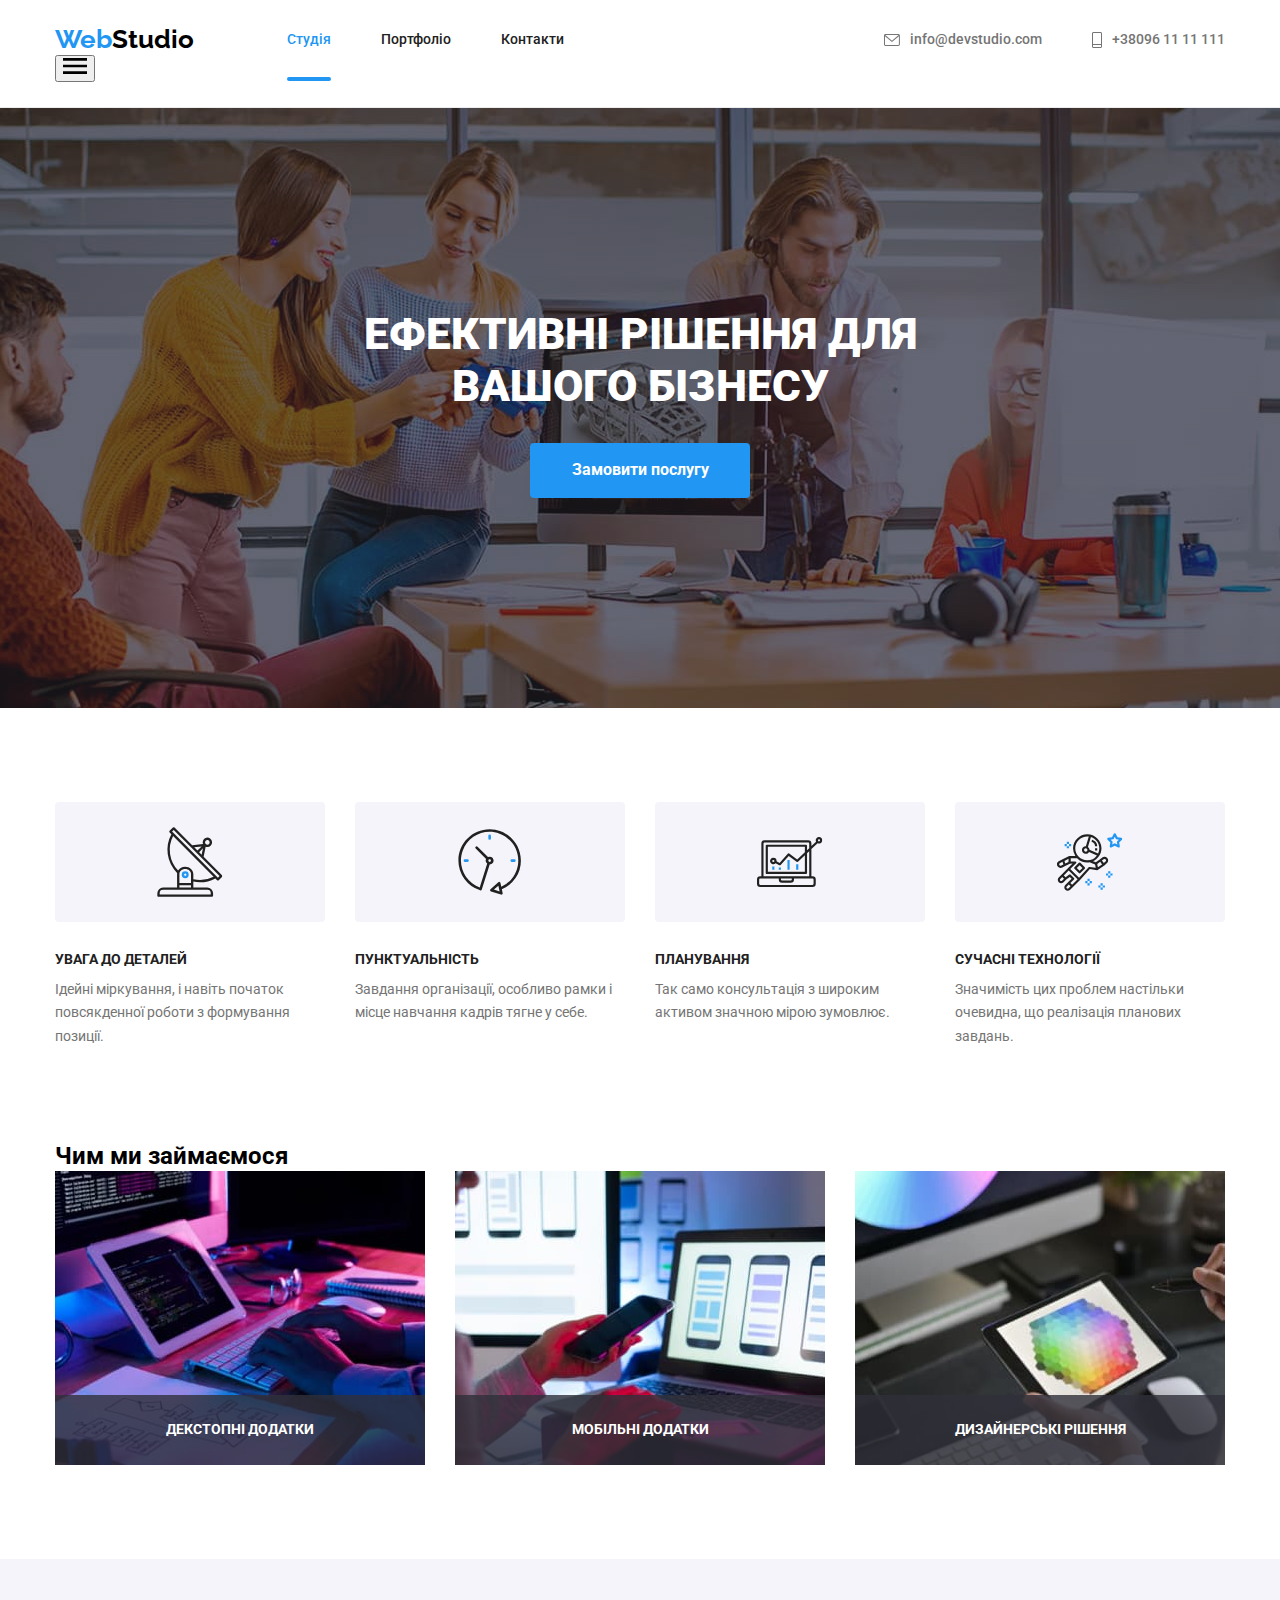
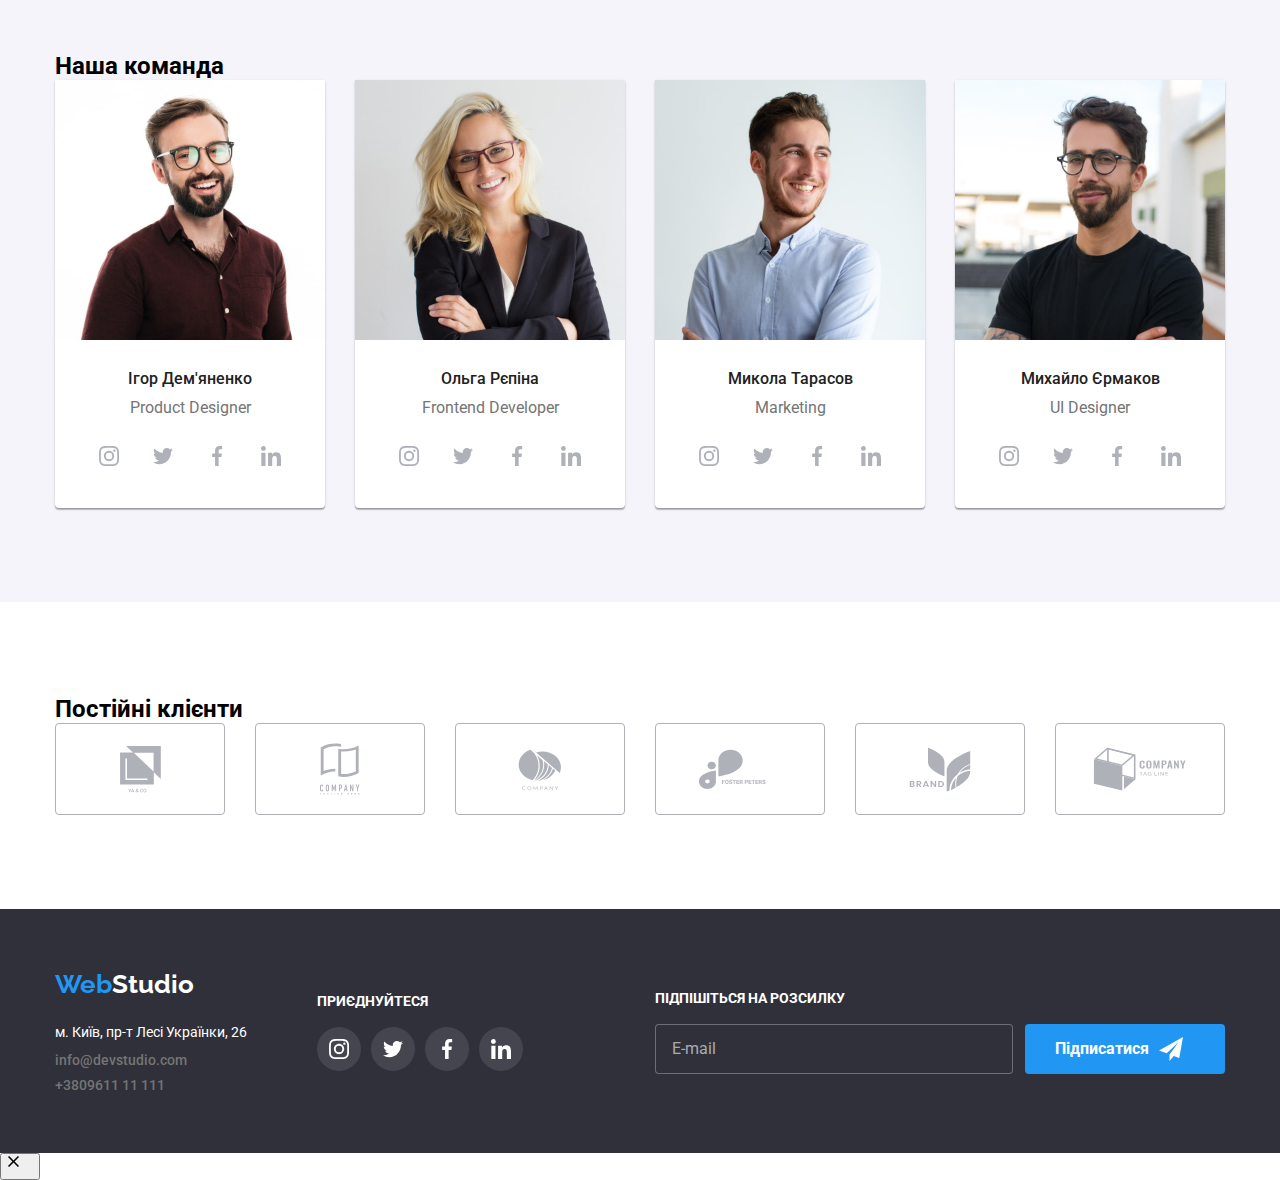
==== index.html @ 44519a96 "first-commit" ====
<!DOCTYPE html>
<html lang="uk">
  <head>
    <meta charset="UTF-8">
    <meta http-equiv="X-UA-Compatible" content="IE=edge">
    <meta name="viewport" content="width=device-width, initial-scale=1.0">
    <title>Document</title>
    <link rel="stylesheet"
    href="https://cdnjs.cloudflare.com/ajax/libs/modern-normalize/1.0.0/modern-normalize.min.css">
    <link
      href="https://fonts.googleapis.com/css2?family=Raleway:wght@700&family=Roboto:wght@400;500;700;900&display=swap"
      rel="stylesheet">
    <link rel="stylesheet" href="./css/main.min.css">
  </head>

  <body>
    <header class="page-header">
      <div class="container page-header__container">
         <div class="page-header__wrap">
          <a href="./index.html" class="logo"><span class="logo__color">Web</span>Studio</a>
          <nav class="page-header__navigation">
            <ul class="page-header__menu">
              <li class="page-header__item"><a href="./index.html" class="page-header__link page-header__link--active">Студія</a></li>
              <li class="page-header__item"><a href="./portfolio.html" class="page-header__link">Портфоліо</a></li>
              <li class="page-header__item"><a href="#" class="page-header__link">Контакти</a></li>
          </ul>
          </nav>
          <ul class="contact-list">
            <li class="contact-list__item"><a href="mailto:info@devstudio.com" class="contact-list__link">
              <svg class="contact-list__icon" width="16px" height="12px">
                <use href="./images/icon-sprite.svg#icon-mail"></use>
              </svg>info@devstudio.com</a></li> 
            <li class="contact-list__item"><a href="tel:+380961111111" class="contact-list__link">
              <svg class="contact-list__icon" width="10px" height="16px">
                <use href="./images/icon-sprite.svg#icon-tel"></use>
              </svg>+38096 11 11 111</a></li>
          </ul>
         </div>
         <button
         class="menu-toggle js-open-menu"
         aria-expanded="false"
         aria-controls="mobile-menu"
       >
         <svg width="24" height="16">
           <use href="./images/icon-sprite.svg#open"></use>
         </svg>
       </button>
         </div>
    </header>
    <main>
      <section class="hero-section">
        <div class="container">
          <h1 class="hero-section__title">Ефективні рішення для вашого бізнесу</h1>
          <button type="button"  class="hero-section__button" data-modal-open>Замовити послугу</button>
        </div>
      </section>
      <section class="section-position benefits-section">
        <div class="container">
          <ul class="benefits-section__list">
            <li class="benefits-section__item">
              <div class="benefits-section__wrap">
                <svg width="65.32px" height="70px" class="benefits-section__icon">
                  <use href="./images/icon-sprite.svg#icon-satellite"></use>
                </svg>
              </div>
              <h3 class="benefits-section__title">УВАГА ДО ДЕТАЛЕЙ</h3>
              <p class="benefits-section__text">Ідейні міркування, і навіть початок повсякденної роботи з
                формування позиції.
              </p>
            </li>
            <li class="benefits-section__item">
              <div class="benefits-section__wrap">
                <svg width="65.32px" height="70px" class="benefits-section__icon">
                  <use href="./images/icon-sprite.svg#icon-watch"></use>
                </svg>
              </div>
              <h3 class="benefits-section__title">ПУНКТУАЛЬНІСТЬ</h3>
              <p class="benefits-section__text">Завдання організації, особливо рамки і місце навчання кадрів
                тягне у себе.
              </p>
            </li>
            <li class="benefits-section__item">
              <div class="benefits-section__wrap">
                <svg width="65.32px" height="70px" class="benefits-section__icon">
                  <use href="./images/icon-sprite.svg#icon-diagram"></use>
                </svg>
              </div>
              <h3 class="benefits-section__title">ПЛАНУВАННЯ</h3>
              <p class="benefits-section__text">Так само консультація з широким активом значною мірою зумовлює.
              </p>
            </li>
            <li class="benefits-section__item">
              <div class="benefits-section__wrap">
                <svg width="65.32px" height="70px" class="benefits-section__icon">
                  <use href="./images/icon-sprite.svg#icon-astronaut"></use>
                </svg>
              </div>
              <h3 class="benefits-section__title">СУЧАСНІ ТЕХНОЛОГІЇ</h3>
              <p class="benefits-section__text">Значимість цих проблем настільки очевидна, що реалізація
                планових завдань.
              </p>
            </li>
          </ul>
        </div>
      </section>
      <section class="section-position work">
        <div class="container">
          <h2 class="name-section">Чим ми займаємося</h2>
          <ul class="work__list">
            <li class="work__item"><img src="./images/img1.jpg" alt="На цьому фото процес кодування" width="370">
              <p class="work__name">Декстопні додатки</p>
            </li>
            <li class="work__item"><img src="./images/img2.jpg" alt="На цьому фото процес програмування" width="370">
              <p class="work__name">Мобільні додатки</p>
            </li>
            <li class="work__item"><img src="./images/img3.jpg" alt="На цьому фото процес налаштування" width="370">
              <p class="work__name">Дизайнерські рішення</p>
            </li>
          </ul>
        </div>
      </section>
      <section class="developers section-position">
        <div class="container">
        <h2 class="name-section">Наша команда</h2>
          <ul class="developers-wrap">
            <li class="developers__item">
              <img src="./images/photoIgor.jpg" alt="Фото Ігор Дем'яненко" width="270" class="foto">
              <h3 class="developers__name">Ігор Дем'яненко</h3>
              <p class="developers__position">Product Designer</p>
              <ul class="developers__social-list">
                <li class="social-list__item"><a href="" class="social-list__link">
                  <svg class="social-list__icon" width="20px" height="20px">
                    <use href="./images/icon-sprite.svg#icon-instagram"></use>
                  </svg>
                </a></li>
                <li class="social-list__item"><a href="" class="social-list__link">
                  <svg class="social-list__icon" width="20px" height="20px">
                    <use href="./images/icon-sprite.svg#icon-twitter"></use>
                  </svg >
                </a></li>
                <li class="social-list__item"><a href="" class="social-list__link">
                  <svg class="social-list__icon" width="20px" height="20px">
                    <use href="./images/icon-sprite.svg#icon-facebook"></use>
                  </svg>
                </a></li>
                <li class="social-list__item"><a href="" class="social-list__link">
                  <svg class="social-list__icon" width="20px" height="20px">
                    <use href="./images/icon-sprite.svg#icon-linkedin"></use>
                  </svg>
                </a></li>
              </ul>
            </li>
            <li class="developers__item">
              <img src="./images/photoOlga.jpg" alt="Фото Ольга Рєпіна" width="270" class="foto">
              <h3 class="developers__name">Ольга Рєпіна</h3>
              <p class="developers__position">Frontend Developer</p>
              <ul class="developers__social-list">
                <li class="social-list__item"><a href="" class="social-list__link">
                  <svg class="social-list__icon" width="20px" height="20px">
                    <use href="./images/icon-sprite.svg#icon-instagram"></use>
                  </svg>
                </a></li>
                <li class="social-list__item"><a href="" class="social-list__link">
                  <svg class="social-list__icon" width="20px" height="20px">
                    <use href="./images/icon-sprite.svg#icon-twitter"></use>
                  </svg >
                </a></li>
                <li class="social-list__item"><a href="" class="social-list__link">
                  <svg class="social-list__icon" width="20px" height="20px">
                    <use href="./images/icon-sprite.svg#icon-facebook"></use>
                  </svg>
                </a></li>
                <li class="social-list__item"><a href="" class="social-list__link">
                  <svg class="social-list__icon" width="20px" height="20px">
                    <use href="./images/icon-sprite.svg#icon-linkedin"></use>
                  </svg>
                </a></li>
              </ul>
            </li>
            <li class="developers__item">
              <img src="./images/photoMykola.jpg" alt="Фото Микола Тарасов" width="270" class="foto">
              <h3 class="developers__name">Микола Тарасов</h3>
              <p class="developers__position">Marketing</p>
              <ul class="developers__social-list">
                <li class="social-list__item"><a href="" class="social-list__link">
                  <svg class="social-list__icon" width="20px" height="20px">
                    <use href="./images/icon-sprite.svg#icon-instagram"></use>
                  </svg>
                </a></li>
                <li class="social-list__item"><a href="" class="social-list__link">
                  <svg class="social-list__icon" width="20px" height="20px">
                    <use href="./images/icon-sprite.svg#icon-twitter"></use>
                  </svg >
                </a></li>
                <li class="social-list__item"><a href="" class="social-list__link">
                  <svg class="social-list__icon" width="20px" height="20px">
                    <use href="./images/icon-sprite.svg#icon-facebook"></use>
                  </svg>
                </a></li>
                <li class="social-list__item"><a href="" class="social-list__link">
                  <svg class="social-list__icon" width="20px" height="20px">
                    <use href="./images/icon-sprite.svg#icon-linkedin"></use>
                  </svg>
                </a></li>
              </ul>
            </li>
            <li class="developers__item">
              <img src="./images/photoMyhail.jpg" alt="Фото Михайло Єрмаков" width="270" class="foto">
              <h3 class="developers__name">Михайло Єрмаков</h3>
              <p class="developers__position">UI Designer</p>
              <ul class="developers__social-list">
                <li class="social-list__item"><a href="" class="social-list__link">
                  <svg class="social-list__icon" width="20px" height="20px">
                    <use href="./images/icon-sprite.svg#icon-instagram"></use>
                  </svg>
                </a></li>
                <li class="social-list__item"><a href="" class="social-list__link">
                  <svg class="social-list__icon" width="20px" height="20px">
                    <use href="./images/icon-sprite.svg#icon-twitter"></use>
                  </svg >
                </a></li>
                <li class="social-list__item"><a href="" class="social-list__link">
                  <svg class="social-list__icon" width="20px" height="20px">
                    <use href="./images/icon-sprite.svg#icon-facebook"></use>
                  </svg>
                </a></li>
                <li class="social-list__item"><a href="" class="social-list__link">
                  <svg class="social-list__icon" width="20px" height="20px">
                    <use href="./images/icon-sprite.svg#icon-linkedin"></use>
                  </svg>
                </a></li>
              </ul>
            </li>
          </ul>
        </div>
      </section>
      <section class="section-position">
        <div class="container">
        <h2 class="name-section">Постійні клієнти</h2>
        <ul class="regular-clients__list">
          <li class="regular-clients__item"><a href="" class="regular-clients__link"><svg class="regular-clients__icon" width="41px" height="46.7px">
            <use href="./images/icon-sprite.svg#icon-client1"></use>
          </svg></a></li>
          <li class="regular-clients__item"><a href="" class="regular-clients__link"><svg class="regular-clients__icon" width="40px" height="52">
            <use href="./images/icon-sprite.svg#icon-client2"></use>
          </svg></a></li>
          <li class="regular-clients__item"><a href="" class="regular-clients__link"><svg class="regular-clients__icon" width="43.46px" height="41.18">
            <use href="./images/icon-sprite.svg#icon-client3"></use>
          </svg></a></li>
          <li class="regular-clients__item"><a href="" class="regular-clients__link"><svg class="regular-clients__icon" width="84.44px" height="40.62">
            <use href="./images/icon-sprite.svg#icon-client4"></use>
          </svg></a></li>
          <li class="regular-clients__item"><a href="" class="regular-clients__link"><svg class="regular-clients__icon" width="62.54" height="45.43">
            <use href="./images/icon-sprite.svg#icon-client5"></use>
          </svg></a></li>
          <li class="regular-clients__item"><a href="" class="regular-clients__link"><svg class="regular-clients__icon" width="93.79px" height="43.93px">
            <use href="./images/icon-sprite.svg#icon-client6"></use>
          </svg></a></li>
        </ul>
        </div>
      </section>
    </main>
    <footer class="page-footer">
    <div class="container page-footer__container">
      <div class="page-footer__address">
      <a href="./index.html" class="logo page-footer__logo"><span class="logo__color">Web</span>Studio</a>
      <address>
        <ul>
          <li class="address-item"><a href="https://goo.gl/maps/CPtrU1FHBa2aNyZL9" target="_blank" rel="noopener noreferrer nofollow" class="address-link">м. Київ, пр-т Лесі Українки, 26</a></li>
          <li class="address-item"><a href="mailto:info@devstudio.com" class="contact-list__link">info@devstudio.com</a></li>
          <li><a href="tel:+380961111111" class="contact-list__link">+3809611 11 111</a></li>
        </ul>
      </address>
    </div>
    <div>
    <span class="page-footer__main-social-link">Приєднуйтеся</span>
    <ul class="footer-social__list">
      <li class="footer-social__item"><a href="" class="social-list__link">
        <svg class="footer-social__icon" width="20px" height="20px">
          <use href="./images/icon-sprite.svg#icon-instagram"></use>
        </svg>
      </a></li>
      <li class="footer-social__item"><a href="" class="social-list__link">
        <svg class="footer-social__icon" width="20px" height="20px">
          <use href="./images/icon-sprite.svg#icon-twitter"></use>
        </svg >
      </a></li>
      <li class="footer-social__item"><a href="" class="social-list__link">
        <svg class="footer-social__icon" width="20px" height="20px">
          <use href="./images/icon-sprite.svg#icon-facebook"></use>
        </svg>
      </a></li>
      <li class="footer-social__item"><a href="" class="social-list__link">
        <svg class="footer-social__icon" width="20px" height="20px">
          <use href="./images/icon-sprite.svg#icon-linkedin"></use>
        </svg>
      </a></li>
    </ul>
    </div>
    <form class="page-footer__form-subscription">
      <div class="form-subscription__wrap">
        <label for="subscription" class="form-subscription__label">Підпішіться на розсилку</label>
        <input type="email" name="subscription" id="subscription" class="form-subscription__input" placeholder="E-mail">
      </div>
      <div class="wrap-submit">
        <button type="submit" class="form-subscription__button">Підписатися 
          <svg width="24px" height="24px" class="form-subscription__icon">
            <use href="./images/icon-sprite.svg#send"></use>
          </svg>
        </button>
      </div>
    </form>
    </div>
    </footer>

    <div class="menu-container js-menu-container" id="mobile-menu">
      <button class="menu-toggle js-close-menu">
        <svg width="24" height="16">
        <use href="./images/icon-sprite.svg#button"></use>
        </svg>
      </button>

    </div>
    <div class="backdrop is-hidden" data-modal>
      <div class="modal">
        <p class="modal__name">Залиште свої дані, ми вам передзвонимо</p>
        <form class="modal-form">
          <div class="modal__wrap">
            <label for="user-name" class="modal__label">Ім'я</label>
            <input type="text" name="name" id="user-name" class="modal__input">
            <svg width="12px" height="12px" class="modal__icon">
              <use href="./images/icon-sprite.svg#name"></use>
            </svg>
          </div>
          <div class="modal__wrap">
            <label for="user-tel" class="modal__label">Телефон</label>
            <input type="tel" name="user-tel" id="user-tel" class="modal__input">
            <svg width="13px" height="13px" class="modal__icon">
              <use href="./images/icon-sprite.svg#phone"></use>
            </svg>
          </div>
          <div class="modal__wrap">
            <label for="user-mail" class="modal__label">Пошта</label>
            <input type="email" name="mail" id="user-mail" class="modal__input">
            <svg width="15px" height="12px" class="modal__icon">
              <use href="./images/icon-sprite.svg#email"></use>
            </svg>
          </div>
          <div class="modal__wrap wrap__textarea">
            <label for="coments" class="modal__label">Коментар</label>
            <textarea name="coments" id="coments" class="modal__textarea" placeholder="Введіть текст"></textarea>
          </div>
            <div class="modal__checkbox">
              <input type="checkbox" class="checkbox__input" name="terms-checkbox" id="terms-checkbox">
              <span class="checkbox__border">
              <svg class="checkbox__icon" width="16" height="15">
              <use href="./images/icon-sprite.svg#check"></use>
              </svg>
              </span>
            <label class="checkbox__label" for="terms-checkbox">Погоджуюся з розсилкою та приймаю
            <a href="#" class="checkbox__link">Умови договору</a>
            </label>
            </div>
          <button type="submit" class="modal__submit">Відправити</button>
        </form>
      <button type="button" class="modal__button" data-modal-close>
        <svg width="11px" height="11px" class="modal__button--blue">
          <use href="./images/icon-sprite.svg#button"></use>
        </svg>
      </button>
      </div>
    </div>
    <script src="./js/modal.js"></script>
  </body>
</html>
---- css/main.min.css ----
body{font-family:"Roboto",sans-serif;font-style:normal;font-weight:400;--dominant-color: #212121;--secondary-color: #757575;--accent-color: #2196F3}*,*::before,*::after{-webkit-box-sizing:border-box;box-sizing:border-box}h1,h2,h3,h4,h5,h6,p,ul{margin:0;padding:0}a{text-decoration:none}ul{list-style-type:none}img{display:block;max-width:100%;height:auto}address{font-style:normal}.container{width:480px;padding:0 15px;margin:0 auto;position:relative}@media screen and (min-width: 768px){.container{width:768px}}@media screen and (min-width: 1200px){.container{width:1200px}}.section-position{padding-top:60px;padding-bottom:60px}@media screen and (min-width: 1200px){.section-position{padding-top:94px;padding-bottom:94px}}.logo{font-family:"Raleway",sans-serif;font-style:normal;font-weight:700;font-size:24px;line-height:.857;color:#000}@media screen and (min-width: 1200px){.logo{font-size:26px;line-height:1.2}}.logo__color{color:var(--accent-color)}.page-footer__logo{display:inline-block;margin-bottom:20px;color:#fff}.page-header{border-bottom:1px solid #ececec;padding-top:16px;padding-bottom:16px}@media screen and (min-width: 768px){.page-header{padding-top:26px;padding-bottom:26px}}@media screen and (min-width: 1200px){.page-header{padding-top:24px;padding-bottom:25px}}@media screen and (min-width: 768px){.page-header__wrap{display:-webkit-box;display:-ms-flexbox;display:flex;-webkit-box-align:center;-ms-flex-align:center;align-items:center}}@media screen and (min-width: 768px){.page-header__navigation{display:-webkit-box;display:-ms-flexbox;display:flex;-webkit-box-align:center;-ms-flex-align:center;align-items:center}}@media screen and (min-width: 768px){.page-header__menu{display:-webkit-box;display:-ms-flexbox;display:flex;margin-left:90px}}@media screen and (min-width: 1200px){.page-header__menu{display:-webkit-box;display:-ms-flexbox;display:flex;margin-left:93px}}.page-header__item{position:relative}.page-header__item:not(:last-child){margin-right:50px}.page-header__link{font-weight:500;font-size:40px;line-height:.851;color:var(--dominant-color);-webkit-transition:color 250ms cubic-bezier(0.4, 0, 0.2, 1);transition:color 250ms cubic-bezier(0.4, 0, 0.2, 1)}.page-header__link:hover,.page-header__link:focus{color:var(--accent-color)}@media screen and (min-width: 768px){.page-header__link{font-size:14px;line-height:1.1}}.page-header__link--active{color:var(--accent-color);-webkit-transition:color 250ms cubic-bezier(0.4, 0, 0.2, 1);transition:color 250ms cubic-bezier(0.4, 0, 0.2, 1)}@media screen and (min-width: 768px){.page-header__link--active::after{display:inline-block;content:"";height:4px;width:100%;position:absolute;left:0;bottom:-32px;border-radius:2px;background-color:var(--accent-color)}}@media screen and (min-width: 1200px){.contact-list{display:-webkit-box;display:-ms-flexbox;display:flex;-webkit-box-align:center;-ms-flex-align:center;align-items:center;margin-left:auto}}@media screen and (min-width: 1200px){.contact-list__item:not(:last-child){margin-right:50px}}.contact-list__link{display:-webkit-box;display:-ms-flexbox;display:flex;-webkit-box-align:center;-ms-flex-align:center;align-items:center;font-weight:500;font-size:14px;line-height:1.1;text-align:center;color:var(--secondary-color);fill:var(--secondary-color);-webkit-transition:color 250ms cubic-bezier(0.4, 0, 0.2, 1),fill 250ms cubic-bezier(0.4, 0, 0.2, 1);transition:color 250ms cubic-bezier(0.4, 0, 0.2, 1),fill 250ms cubic-bezier(0.4, 0, 0.2, 1)}.contact-list__link:hover,.contact-list__link:focus{color:var(--accent-color);fill:var(--accent-color)}.contact-list__icon{margin-right:10px}.page-footer__address{margin-right:70px}.address-item{margin-bottom:9px}.address-link{font-style:normal;font-weight:400;font-size:14px;line-height:1.7;color:#fff;-webkit-transition:color 250ms cubic-bezier(0.4, 0, 0.2, 1);transition:color 250ms cubic-bezier(0.4, 0, 0.2, 1)}.address-link:hover,.address-link:focus{color:var(--accent-color)}.hero-section{max-width:1600px;height:600px;text-align:center;background-color:#2f303a;padding:200px 0;margin:0 auto;background-image:-webkit-gradient(linear, left top, right top, from(rgba(47, 48, 58, 0.4)), to(rgba(47, 48, 58, 0.4))),url("../images/background.jpg");background-image:linear-gradient(to right, rgba(47, 48, 58, 0.4), rgba(47, 48, 58, 0.4)),url("../images/background.jpg");background-repeat:no-repeat;background-position:center;background-size:cover}.hero-section__title{font-weight:900;font-size:44px;line-height:1.2;text-transform:uppercase;color:#fff;width:696px;margin-left:auto;margin-right:auto;margin-bottom:30px}.hero-section__button{font-weight:700;font-size:16px;line-height:1.9;border-radius:4px;border-color:rgba(0,0,0,0);color:#fff;background-color:var(--accent-color);min-height:54px;min-width:220px;padding:10px 32px;cursor:pointer;-webkit-transition:color 250ms cubic-bezier(0.4, 0, 0.2, 1),background-color 250ms cubic-bezier(0.4, 0, 0.2, 1);transition:color 250ms cubic-bezier(0.4, 0, 0.2, 1),background-color 250ms cubic-bezier(0.4, 0, 0.2, 1)}.hero-section__button:hover,.hero-section__button:focus{background-color:#fff;color:var(--dominant-color)}.benefits-section{padding-bottom:0}.benefits-section__list{display:-webkit-box;display:-ms-flexbox;display:flex}.benefits-section__item{text-align:left;width:270px}.benefits-section__item:not(:last-child){margin-right:30px}.benefits-section__wrap{display:-webkit-box;display:-ms-flexbox;display:flex;-webkit-box-align:center;-ms-flex-align:center;align-items:center;-webkit-box-pack:center;-ms-flex-pack:center;justify-content:center;width:100%;height:120px;background-color:#f5f4fa;border-radius:4px;margin-bottom:30px;padding:auto}.benefits-section__title{font-weight:700;font-size:14px;line-height:1.14;color:var(--dominant-color);margin-bottom:10px}.benefits-section__text{font-weight:400;font-size:14px;line-height:1.7;color:var(--secondary-color)}@media screen and (max-width: 1199px){.work{display:none}}.work__list{display:-webkit-box;display:-ms-flexbox;display:flex}.work__item{position:relative}.work__item:not(:last-child){margin-right:30px}.work__name{font-style:normal;font-weight:700;font-size:14px;line-height:.8px;text-transform:uppercase;color:#fff;display:-webkit-box;display:-ms-flexbox;display:flex;-webkit-box-pack:center;-ms-flex-pack:center;justify-content:center;-webkit-box-align:center;-ms-flex-align:center;align-items:center;width:370px;height:70px;text-align:center;background:rgba(47,48,58,.8);position:absolute;bottom:0}.developers{background-color:#f5f4fa}.developers-wrap{display:-webkit-box;display:-ms-flexbox;display:flex}.developers__item{text-align:center;background-color:#fff;-webkit-box-shadow:0px 1px 3px rgba(0,0,0,.12),0px 1px 1px rgba(0,0,0,.14),0px 2px 1px rgba(0,0,0,.2);box-shadow:0px 1px 3px rgba(0,0,0,.12),0px 1px 1px rgba(0,0,0,.14),0px 2px 1px rgba(0,0,0,.2);border-radius:0px 0px 4px 4px;border-color:rgba(0,0,0,0);width:270px}.developers__item:not(:last-child){margin-right:30px}.developers__name{font-weight:500;font-size:16px;line-height:1.18;color:var(--dominant-color);padding-top:30px;margin-bottom:10px}.developers__position{font-weight:400;font-size:16px;line-height:1.18;color:var(--secondary-color);padding-bottom:16px}.developers__social-list{display:-webkit-box;display:-ms-flexbox;display:flex;-webkit-box-pack:center;-ms-flex-pack:center;justify-content:center;padding-bottom:30px}.social-list__item:not(:last-child){margin-right:10px}.social-list__link{display:-webkit-box;display:-ms-flexbox;display:flex;-webkit-box-align:center;-ms-flex-align:center;align-items:center;-webkit-box-pack:center;-ms-flex-pack:center;justify-content:center;width:44px;height:44px;color:#afb1b8;-webkit-transition:background-color 250ms cubic-bezier(0.4, 0, 0.2, 1),border-radius 250ms cubic-bezier(0.4, 0, 0.2, 1);transition:background-color 250ms cubic-bezier(0.4, 0, 0.2, 1),border-radius 250ms cubic-bezier(0.4, 0, 0.2, 1)}.social-list__link:hover,.social-list__link:focus{background-color:var(--accent-color);border-radius:50%}.social-list__icon{fill:#afb1b8;-webkit-transition:fill 250ms cubic-bezier(0.4, 0, 0.2, 1);transition:fill 250ms cubic-bezier(0.4, 0, 0.2, 1)}.social-list__link:hover .social-list__icon,.social-list__link:focus .social-list__icon{fill:#fff}.footer-social__list{display:-webkit-box;display:-ms-flexbox;display:flex}.footer-social__item:not(:last-child){margin-right:10px}.footer-social__icon{fill:#fff}.footer-social__item{background:rgba(255,255,255,.1);border-radius:50%;cursor:pointer;-webkit-transition:background-color 250ms cubic-bezier(0.4, 0, 0.2, 1);transition:background-color 250ms cubic-bezier(0.4, 0, 0.2, 1)}.footer-social__item:hover,.footer-social__item:focus{background-color:var(--accent-color)}.regular-clients__list{display:-webkit-box;display:-ms-flexbox;display:flex}.regular-clients__item:not(:last-child){margin-right:30px}.regular-clients__link{display:-webkit-box;display:-ms-flexbox;display:flex;-webkit-box-align:center;-ms-flex-align:center;align-items:center;-webkit-box-pack:center;-ms-flex-pack:center;justify-content:center;width:170px;height:92px;border:1px solid #afb1b8;border-radius:4px;-webkit-transition:border-color 250ms cubic-bezier(0.4, 0, 0.2, 1);transition:border-color 250ms cubic-bezier(0.4, 0, 0.2, 1)}.regular-clients__link:hover,.regular-clients__link:focus{border-color:var(--accent-color)}.regular-clients__icon{fill:#afb1b8;-webkit-transition:fill 250ms cubic-bezier(0.4, 0, 0.2, 1);transition:fill 250ms cubic-bezier(0.4, 0, 0.2, 1)}.regular-clients__link:hover .regular-clients__icon,.regular-clients__link:focus .regular-clients__icon{fill:var(--accent-color)}.backdrop{position:fixed;top:0;left:0;width:100%;height:100%;background:rgba(0,0,0,.2);opacity:1;-webkit-transition:opacity 250ms cubic-bezier(0.4, 0, 0.2, 1);transition:opacity 250ms cubic-bezier(0.4, 0, 0.2, 1)}.modal{position:absolute;top:50%;left:50%;width:528px;height:581px;padding:40px;text-align:center;background:#fff;-webkit-box-shadow:0px 1px 3px rgba(0,0,0,.12),0px 1px 1px rgba(0,0,0,.14),0px 2px 1px rgba(0,0,0,.2);box-shadow:0px 1px 3px rgba(0,0,0,.12),0px 1px 1px rgba(0,0,0,.14),0px 2px 1px rgba(0,0,0,.2);border-radius:4px;-webkit-transform:translate(-50%, -50%) scale(1);transform:translate(-50%, -50%) scale(1);opacity:1;-webkit-transition:opacity 250ms cubic-bezier(0.4, 0, 0.2, 1),-webkit-transform 250ms cubic-bezier(0.4, 0, 0.2, 1);transition:opacity 250ms cubic-bezier(0.4, 0, 0.2, 1),-webkit-transform 250ms cubic-bezier(0.4, 0, 0.2, 1);transition:transform 250ms cubic-bezier(0.4, 0, 0.2, 1),opacity 250ms cubic-bezier(0.4, 0, 0.2, 1);transition:transform 250ms cubic-bezier(0.4, 0, 0.2, 1),opacity 250ms cubic-bezier(0.4, 0, 0.2, 1),-webkit-transform 250ms cubic-bezier(0.4, 0, 0.2, 1)}.modal__name{font-style:normal;font-weight:700;font-size:20px;line-height:23px;text-align:center;color:var(--dominant-color);margin-bottom:12px}.modal__wrap{position:relative;display:-webkit-box;display:-ms-flexbox;display:flex;-webkit-box-orient:vertical;-webkit-box-direction:normal;-ms-flex-direction:column;flex-direction:column;margin-bottom:10px}.modal__label{display:-webkit-box;display:-ms-flexbox;display:flex;text-align:left;margin-bottom:4px;font-style:normal;font-size:12px;line-height:1.17;color:var(--secondary-color);cursor:pointer}.modal__input{width:100%;padding:10px 42px;line-height:1.125;border:1px solid rgba(33,33,33,.2);border-radius:4px;cursor:pointer;outline:none;-webkit-transition:border-color 250ms cubic-bezier(0.4, 0, 0.2, 1);transition:border-color 250ms cubic-bezier(0.4, 0, 0.2, 1)}.modal__input:focus{border-color:var(--accent-color)}.modal__icon{position:absolute;left:15px;bottom:14px;fill:var(--dominant-color);-webkit-transition:fill 250ms cubic-bezier(0.4, 0, 0.2, 1);transition:fill 250ms cubic-bezier(0.4, 0, 0.2, 1)}.modal__input:focus+.modal__icon{fill:var(--accent-color)}.modal__textarea{display:inline-block;resize:none;width:100%;height:120px;padding:12px 16px;border:1px solid rgba(33,33,33,.2);border-radius:4px;cursor:pointer;outline:none;-webkit-transition:border-color 250ms cubic-bezier(0.4, 0, 0.2, 1);transition:border-color 250ms cubic-bezier(0.4, 0, 0.2, 1)}.modal__textarea:focus{border-color:var(--accent-color)}.modal__textarea::-webkit-input-placeholder{font-style:normal;font-weight:400;font-size:12px;line-height:.857;color:rgba(117,117,117,.5)}.modal__textarea::-moz-placeholder{font-style:normal;font-weight:400;font-size:12px;line-height:.857;color:rgba(117,117,117,.5)}.modal__textarea:-ms-input-placeholder{font-style:normal;font-weight:400;font-size:12px;line-height:.857;color:rgba(117,117,117,.5)}.modal__textarea::-ms-input-placeholder{font-style:normal;font-weight:400;font-size:12px;line-height:.857;color:rgba(117,117,117,.5)}.modal__textarea::placeholder{font-style:normal;font-weight:400;font-size:12px;line-height:.857;color:rgba(117,117,117,.5)}.wrap__textarea{margin-bottom:20px}.modal__button{position:absolute;top:8px;right:8px;display:-webkit-box;display:-ms-flexbox;display:flex;-webkit-box-align:center;-ms-flex-align:center;align-items:center;-webkit-box-pack:center;-ms-flex-pack:center;justify-content:center;width:30px;height:30px;background:#fff;border:1px solid rgba(0,0,0,.1);border-radius:50%;cursor:pointer}.modal__button--blue{-webkit-transition:fill 250ms cubic-bezier(0.4, 0, 0.2, 1);transition:fill 250ms cubic-bezier(0.4, 0, 0.2, 1)}.modal__button:focus .modal__button--blue,.modal__button:hover .modal__button--blue{fill:var(--accent-color)}.modal__checkbox{position:relative;display:-webkit-box;display:-ms-flexbox;display:flex;-webkit-box-align:center;-ms-flex-align:center;align-items:center;-webkit-box-pack:center;-ms-flex-pack:center;justify-content:center;margin-bottom:30px}.checkbox__label{display:block;padding-left:20px;font-size:14px;line-height:1.71;letter-spacing:.03em;color:var(--secondary-color);cursor:pointer}.checkbox__link{text-decoration:underline;color:var(--accent-color)}.checkbox__input{opacity:0;position:absolute;-webkit-transition:opacity 250ms cubic-bezier(0.4, 0, 0.2, 1);transition:opacity 250ms cubic-bezier(0.4, 0, 0.2, 1)}.checkbox__input{width:1px;height:1px;position:absolute;opacity:0;cursor:pointer;-webkit-transition:opacity 250ms cubic-bezier(0.4, 0, 0.2, 1);transition:opacity 250ms cubic-bezier(0.4, 0, 0.2, 1)}.checkbox__border{position:absolute;top:50%;left:20px;fill:rgba(0,0,0,0);-webkit-transform:translateY(-50%);transform:translateY(-50%);width:16px;height:15px;border:2px solid #212121;border-radius:2px;background-color:#fff;z-index:-1;-webkit-transition:background-color 250ms cubic-bezier(0.4, 0, 0.2, 1),fill 250ms cubic-bezier(0.4, 0, 0.2, 1),border 250ms cubic-bezier(0.4, 0, 0.2, 1);transition:background-color 250ms cubic-bezier(0.4, 0, 0.2, 1),fill 250ms cubic-bezier(0.4, 0, 0.2, 1),border 250ms cubic-bezier(0.4, 0, 0.2, 1)}.checkbox__input:checked+.checkbox__border{border:rgba(0,0,0,0);background-color:var(--accent-color);fill:#fff}.modal__submit{font-style:normal;font-weight:700;font-size:16px;line-height:.533;color:#fff;width:200px;height:50px;background:#2196f3;border-radius:4px;border-color:rgba(0,0,0,0);-webkit-transition:color 250ms cubic-bezier(0.4, 0, 0.2, 1),background-color 250ms cubic-bezier(0.4, 0, 0.2, 1),-webkit-box-shadow 250ms cubic-bezier(0.4, 0, 0.2, 1);transition:color 250ms cubic-bezier(0.4, 0, 0.2, 1),background-color 250ms cubic-bezier(0.4, 0, 0.2, 1),-webkit-box-shadow 250ms cubic-bezier(0.4, 0, 0.2, 1);transition:box-shadow 250ms cubic-bezier(0.4, 0, 0.2, 1),color 250ms cubic-bezier(0.4, 0, 0.2, 1),background-color 250ms cubic-bezier(0.4, 0, 0.2, 1);transition:box-shadow 250ms cubic-bezier(0.4, 0, 0.2, 1),color 250ms cubic-bezier(0.4, 0, 0.2, 1),background-color 250ms cubic-bezier(0.4, 0, 0.2, 1),-webkit-box-shadow 250ms cubic-bezier(0.4, 0, 0.2, 1)}.modal__submit:hover,.modal__submit:focus{-webkit-box-shadow:0px 4px 4px rgba(0,0,0,.15);box-shadow:0px 4px 4px rgba(0,0,0,.15);cursor:pointer}.backdrop.is-hidden .modal{-webkit-transform:translate(-50%, -50%) scale(0.5);transform:translate(-50%, -50%) scale(0.5);opacity:0}.backdrop.is-hidden{opacity:0;pointer-events:none;visibility:inherit}.menu-portfolio{display:-webkit-box;display:-ms-flexbox;display:flex;-webkit-box-pack:center;-ms-flex-pack:center;justify-content:center;margin-bottom:50px}.menu-portfolio__item:not(:last-child){margin-right:8px}.button{background:#f5f4fa;cursor:pointer}.menu-portfolio__button{font-family:inherit;font-style:normal;font-weight:500;font-size:16px;line-height:1.5;border-color:rgba(0,0,0,0);border-radius:4px;padding:6px 22px;-webkit-transition:color 250ms cubic-bezier(0.4, 0, 0.2, 1),background-color 250ms cubic-bezier(0.4, 0, 0.2, 1),-webkit-box-shadow 250ms cubic-bezier(0.4, 0, 0.2, 1);transition:color 250ms cubic-bezier(0.4, 0, 0.2, 1),background-color 250ms cubic-bezier(0.4, 0, 0.2, 1),-webkit-box-shadow 250ms cubic-bezier(0.4, 0, 0.2, 1);transition:box-shadow 250ms cubic-bezier(0.4, 0, 0.2, 1),color 250ms cubic-bezier(0.4, 0, 0.2, 1),background-color 250ms cubic-bezier(0.4, 0, 0.2, 1);transition:box-shadow 250ms cubic-bezier(0.4, 0, 0.2, 1),color 250ms cubic-bezier(0.4, 0, 0.2, 1),background-color 250ms cubic-bezier(0.4, 0, 0.2, 1),-webkit-box-shadow 250ms cubic-bezier(0.4, 0, 0.2, 1)}.menu-portfolio__button:hover,.menu-portfolio__button:focus{-webkit-box-shadow:0px 3px 1px rgba(0,0,0,.1),0px 1px 2px rgba(0,0,0,.08),0px 2px 2px rgba(0,0,0,.12);box-shadow:0px 3px 1px rgba(0,0,0,.1),0px 1px 2px rgba(0,0,0,.08),0px 2px 2px rgba(0,0,0,.12);background-color:var(--accent-color);color:#fff}.product{display:-webkit-box;display:-ms-flexbox;display:flex;-ms-flex-wrap:wrap;flex-wrap:wrap}.product__item{margin-right:30px;margin-bottom:30px}.product__item:nth-child(3n){margin-right:0px}.product__item:nth-last-child(-n+3){margin-bottom:0px}.product__link{display:block;width:370px;-webkit-transition:-webkit-box-shadow 250ms cubic-bezier(0.4, 0, 0.2, 1);transition:-webkit-box-shadow 250ms cubic-bezier(0.4, 0, 0.2, 1);transition:box-shadow 250ms cubic-bezier(0.4, 0, 0.2, 1);transition:box-shadow 250ms cubic-bezier(0.4, 0, 0.2, 1), -webkit-box-shadow 250ms cubic-bezier(0.4, 0, 0.2, 1)}.product__link:hover,.product__link:focus{-webkit-box-shadow:0px 1px 1px rgba(0,0,0,.12),0px 4px 4px rgba(0,0,0,.06),1px 4px 6px rgba(0,0,0,.16);box-shadow:0px 1px 1px rgba(0,0,0,.12),0px 4px 4px rgba(0,0,0,.06),1px 4px 6px rgba(0,0,0,.16)}.product__accent{position:relative;overflow:hidden}.product__description{display:-webkit-box;display:-ms-flexbox;display:flex;-webkit-box-pack:center;-ms-flex-pack:center;justify-content:center;-webkit-box-align:center;-ms-flex-align:center;align-items:center;position:absolute;top:0;left:0;width:100%;height:100%;font-style:normal;font-weight:400;font-size:18px;line-height:28px;padding:63px 24px;color:#fff;background:rgba(33,150,243,.9);-webkit-transform:translateY(101%);transform:translateY(101%);-webkit-transition:-webkit-transform 250ms cubic-bezier(0.4, 0, 0.2, 1);transition:-webkit-transform 250ms cubic-bezier(0.4, 0, 0.2, 1);transition:transform 250ms cubic-bezier(0.4, 0, 0.2, 1);transition:transform 250ms cubic-bezier(0.4, 0, 0.2, 1), -webkit-transform 250ms cubic-bezier(0.4, 0, 0.2, 1)}.product__link:hover .product__description,.product__link:focus .product__description{-webkit-transform:translateY(0);transform:translateY(0)}.product__container{border:1px solid #eee;border-top:none;padding:20px 24px}.product__name{font-weight:700;font-size:18px;line-height:2;color:var(--dominant-color);margin-bottom:4px}.product__group{font-weight:400;font-size:16px;line-height:1.87;color:var(--secondary-color)}.page-footer{background-color:#2f303a;padding-top:60px;padding-bottom:60px}.page-footer__container{position:relative;text-align:left}.page-footer__container{display:-webkit-box;display:-ms-flexbox;display:flex;-webkit-box-align:center;-ms-flex-align:center;align-items:center}.page-footer__main-social-link{display:inline-block;font-style:normal;font-weight:700;font-size:14px;line-height:.875;text-transform:uppercase;color:#fff;margin-bottom:20px}.page-footer__form-subscription{display:-webkit-box;display:-ms-flexbox;display:flex;-webkit-box-align:end;-ms-flex-align:end;align-items:end;margin-left:auto}.form-subscription__button{font-style:normal;font-weight:700;font-size:16px;line-height:.533;text-align:center;width:200px;height:50px;margin-left:auto;padding-top:10px;padding-bottom:10px;padding-left:28px;border-radius:4px;border-color:rgba(0,0,0,0);color:#fff;background-color:var(--accent-color);display:-webkit-box;display:-ms-flexbox;display:flex;-webkit-box-align:center;-ms-flex-align:center;align-items:center;-webkit-transition:color 250ms cubic-bezier(0.4, 0, 0.2, 1),background-color 250ms cubic-bezier(0.4, 0, 0.2, 1),-webkit-box-shadow 250ms cubic-bezier(0.4, 0, 0.2, 1);transition:color 250ms cubic-bezier(0.4, 0, 0.2, 1),background-color 250ms cubic-bezier(0.4, 0, 0.2, 1),-webkit-box-shadow 250ms cubic-bezier(0.4, 0, 0.2, 1);transition:box-shadow 250ms cubic-bezier(0.4, 0, 0.2, 1),color 250ms cubic-bezier(0.4, 0, 0.2, 1),background-color 250ms cubic-bezier(0.4, 0, 0.2, 1);transition:box-shadow 250ms cubic-bezier(0.4, 0, 0.2, 1),color 250ms cubic-bezier(0.4, 0, 0.2, 1),background-color 250ms cubic-bezier(0.4, 0, 0.2, 1),-webkit-box-shadow 250ms cubic-bezier(0.4, 0, 0.2, 1)}.form-subscription__button:hover,.form-subscription__button:focus{background-color:#fff;color:var(--dominant-color);-webkit-box-shadow:0px 4px 4px rgba(0,0,0,.15);box-shadow:0px 4px 4px rgba(0,0,0,.15);cursor:pointer}.form-subscription__icon{fill:#fff;margin-left:10px;-webkit-transition:fill 250ms cubic-bezier(0.4, 0, 0.2, 1);transition:fill 250ms cubic-bezier(0.4, 0, 0.2, 1)}.form-subscription__button:hover .form-subscription__icon,.form-subscription__button:focus .form-subscription__icon{fill:var(--dominant-color)}.form-subscription__wrap{width:358px;margin-right:12px}.form-subscription__label{display:inline-block;color:#fff;font-style:normal;font-weight:700;font-size:14px;line-height:.875;text-transform:uppercase;cursor:pointer;margin-bottom:20px}.form-subscription__input{width:100%;height:50px;padding:15px 16px;border:1px solid rgba(255,255,255,.3);border-radius:4px;background-color:#2f303a;cursor:pointer;outline:none;color:rgba(255,255,255,.6);-webkit-transition:-webkit-filter 250ms cubic-bezier(0.4, 0, 0.2, 1);transition:-webkit-filter 250ms cubic-bezier(0.4, 0, 0.2, 1);transition:filter 250ms cubic-bezier(0.4, 0, 0.2, 1);transition:filter 250ms cubic-bezier(0.4, 0, 0.2, 1), -webkit-filter 250ms cubic-bezier(0.4, 0, 0.2, 1)}.form-subscription__input:hover,.form-subscription__input:focus{-webkit-filter:drop-shadow(0px 4px 4px rgba(0, 0, 0, 0.15));filter:drop-shadow(0px 4px 4px rgba(0, 0, 0, 0.15))}.form-subscription__input::-webkit-input-placeholder{font-style:normal;font-weight:400;font-size:16px;line-height:.8;color:rgba(255,255,255,.6)}.form-subscription__input::-moz-placeholder{font-style:normal;font-weight:400;font-size:16px;line-height:.8;color:rgba(255,255,255,.6)}.form-subscription__input:-ms-input-placeholder{font-style:normal;font-weight:400;font-size:16px;line-height:.8;color:rgba(255,255,255,.6)}.form-subscription__input::-ms-input-placeholder{font-style:normal;font-weight:400;font-size:16px;line-height:.8;color:rgba(255,255,255,.6)}.form-subscription__input::placeholder{font-style:normal;font-weight:400;font-size:16px;line-height:.8;color:rgba(255,255,255,.6)}/*# sourceMappingURL=main.min.css.map */
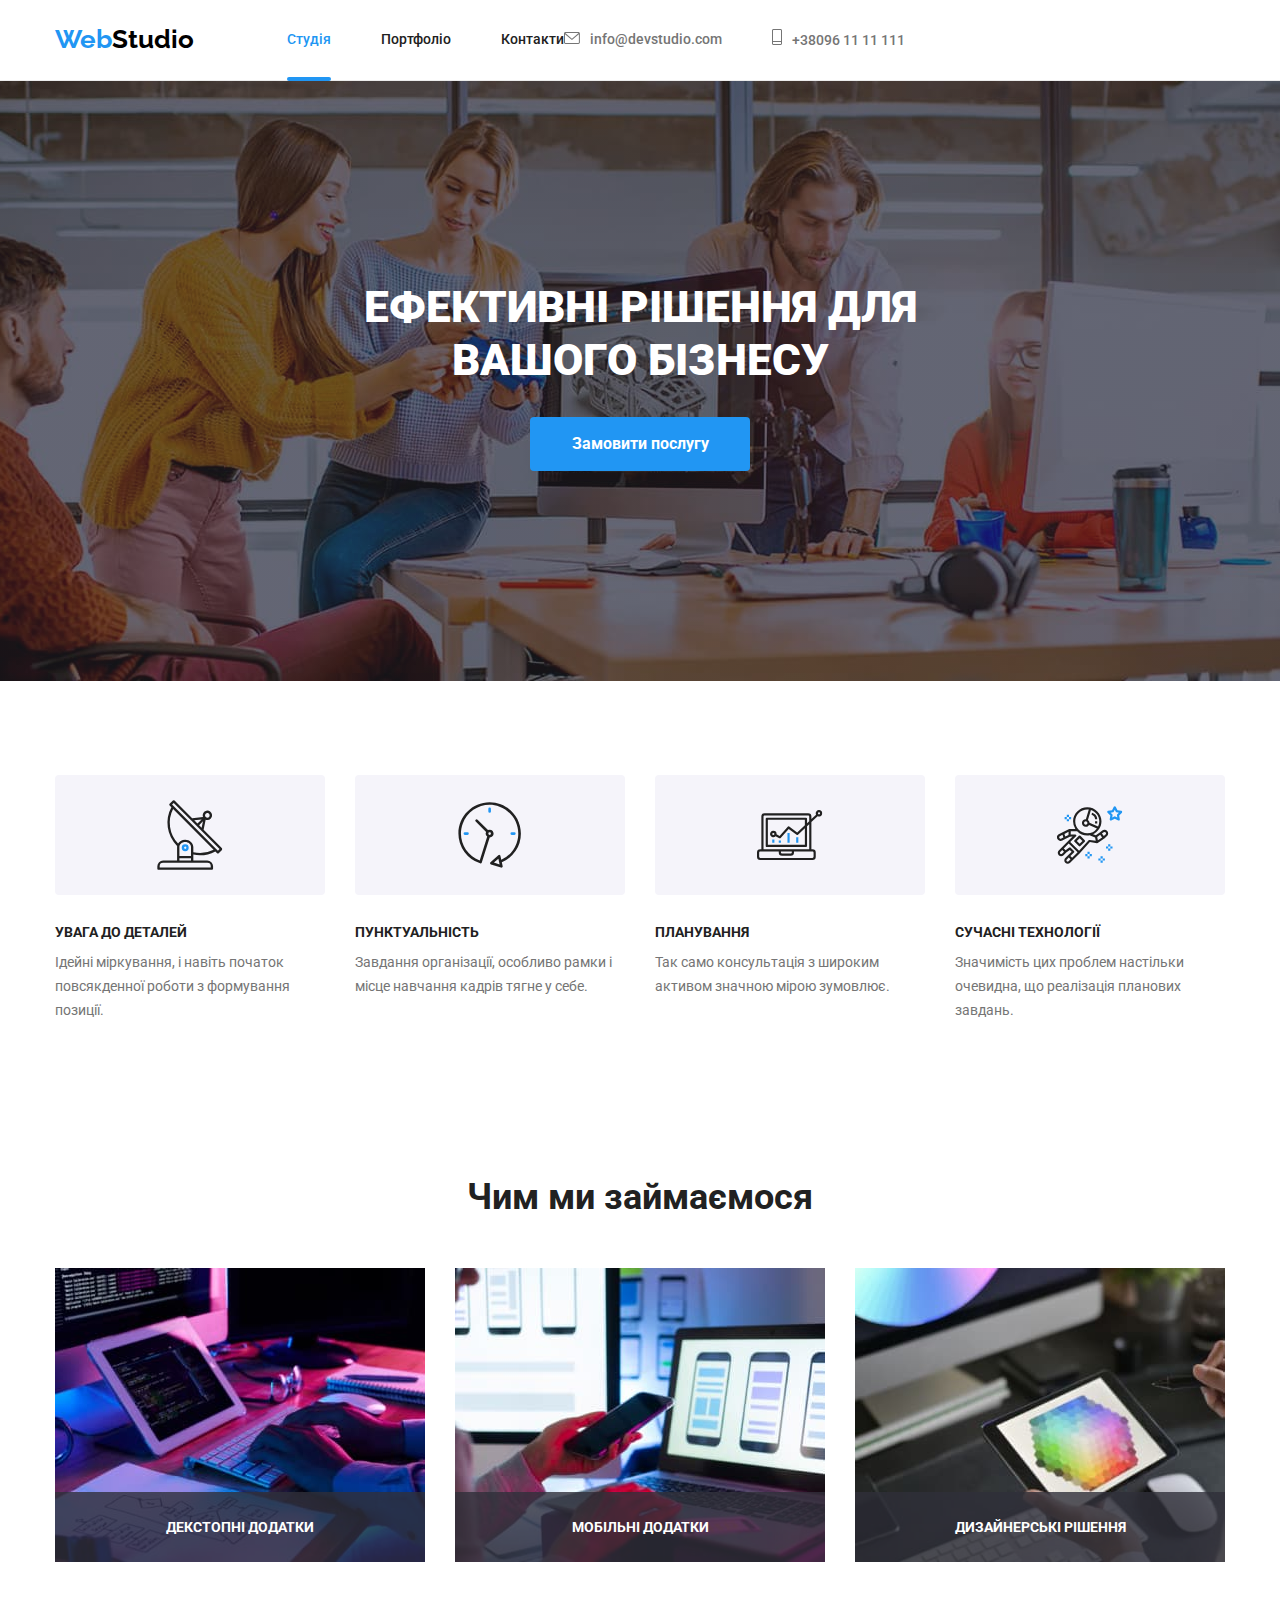
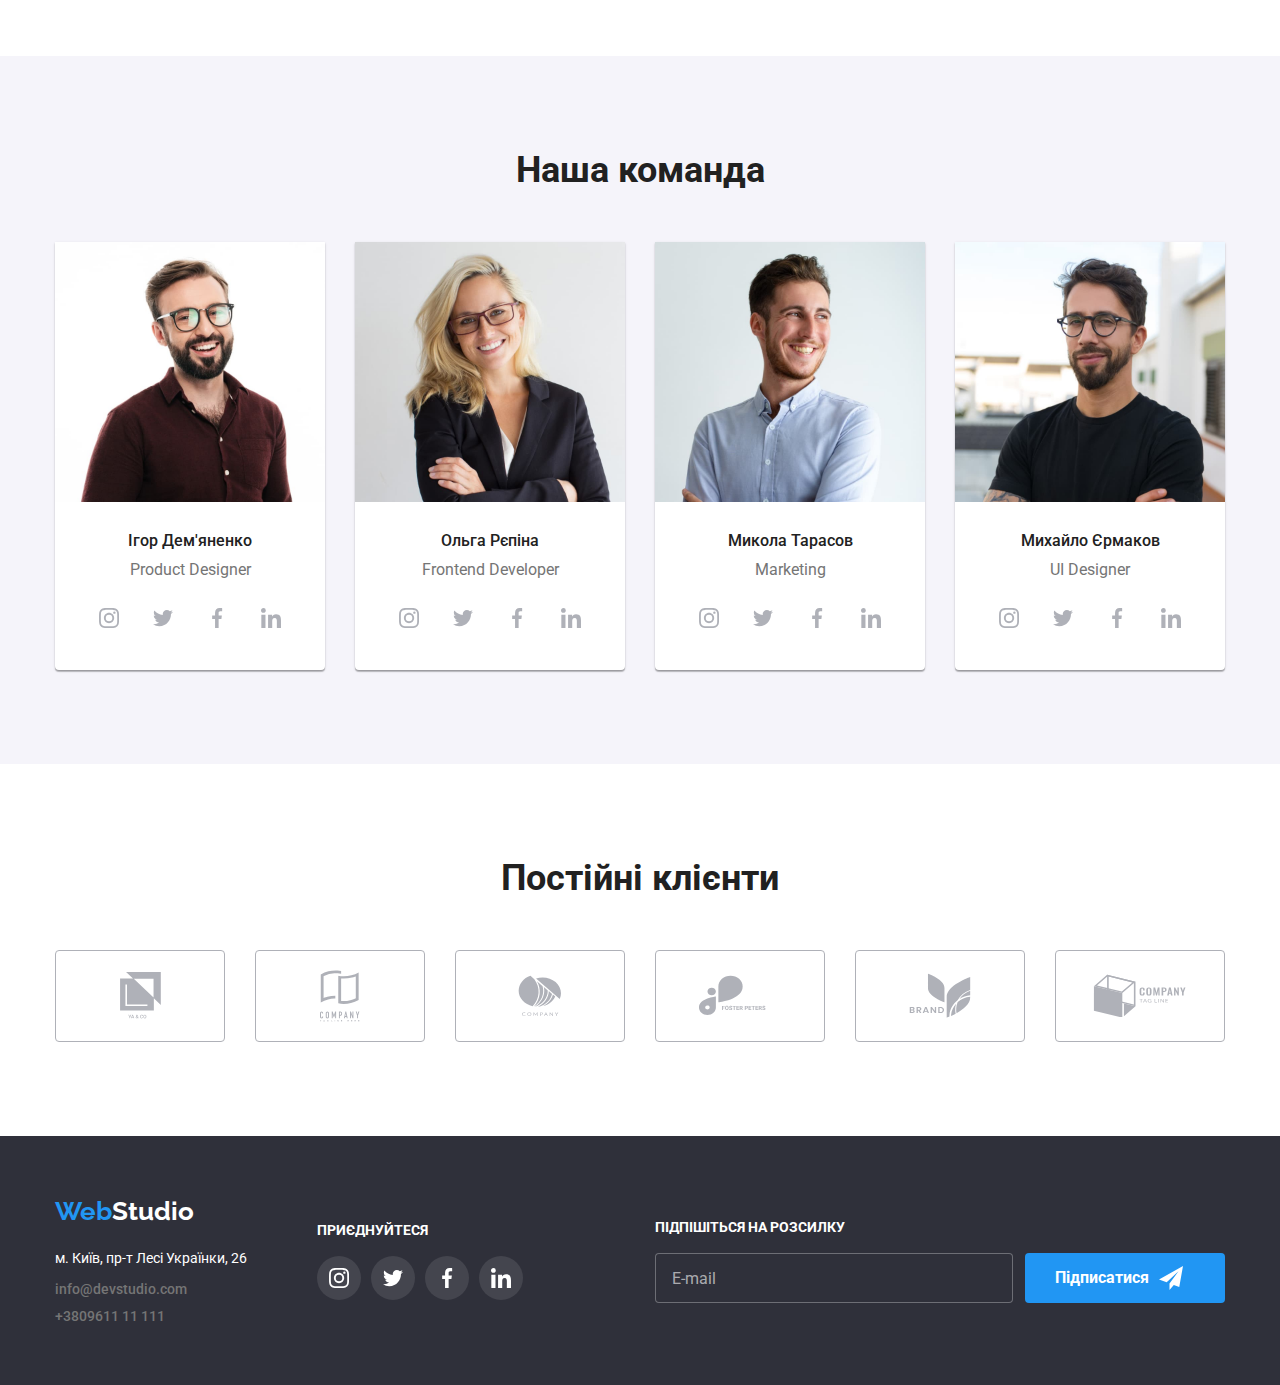
==== commit da4844ec: "adaptiv-commit" ====
--- a/index.html
+++ b/index.html
@@ -262,9 +262,9 @@
     </main>
     <footer class="page-footer">
     <div class="container page-footer__container">
-      <div class="page-footer__address">
+      <div class="page-footer__address footer-wrap">
       <a href="./index.html" class="logo page-footer__logo"><span class="logo__color">Web</span>Studio</a>
-      <address>
+      <address class="address">
         <ul>
           <li class="address-item"><a href="https://goo.gl/maps/CPtrU1FHBa2aNyZL9" target="_blank" rel="noopener noreferrer nofollow" class="address-link">м. Київ, пр-т Лесі Українки, 26</a></li>
           <li class="address-item"><a href="mailto:info@devstudio.com" class="contact-list__link">info@devstudio.com</a></li>
@@ -272,7 +272,7 @@
         </ul>
       </address>
     </div>
-    <div>
+    <div class="footer-wrap">
     <span class="page-footer__main-social-link">Приєднуйтеся</span>
     <ul class="footer-social__list">
       <li class="footer-social__item"><a href="" class="social-list__link">
@@ -319,7 +319,29 @@
         <use href="./images/icon-sprite.svg#button"></use>
         </svg>
       </button>
-
+      <nav class="menu-mobile">
+        <ul class="page-header__menu">
+          <li class="page-header__item"><a href="./index.html" class="page-header__link page-header__link--active">Студія</a></li>
+          <li class="page-header__item"><a href="./portfolio.html" class="page-header__link">Портфоліо</a></li>
+          <li class="page-header__item"><a href="#" class="page-header__link">Контакти</a></li>
+      </ul>
+      </nav>
+      <ul class="contact-list__mobile">
+        <li class="contact-list__item"><a href="mailto:info@devstudio.com" class="contact-list__link mobile-list__link">
+          <svg class="contact-list__icon" width="16px" height="12px">
+            <use href="./images/icon-sprite.svg#icon-mail"></use>
+          </svg>info@devstudio.com</a></li> 
+        <li class="contact-list__item"><a href="tel:+380961111111" class="contact-list__link mobile-list__link">
+          <svg class="contact-list__icon" width="10px" height="16px">
+            <use href="./images/icon-sprite.svg#icon-tel"></use>
+          </svg>+38096 11 11 111</a></li>
+      </ul>
+      <ul class="mobile-social__list">
+        <li class="mobile-social__item"><a class="mobile-social__link">Instagram</a></li>
+        <li class="mobile-social__item"><a class="mobile-social__link">Twitter</a></li>
+        <li class="mobile-social__item"><a class="mobile-social__link">Facebook</a></li>
+        <li class="mobile-social__item"><a class="mobile-social__link">Linkedin</a></li>
+      </ul>
     </div>
     <div class="backdrop is-hidden" data-modal>
       <div class="modal">
@@ -370,6 +392,7 @@
       </button>
       </div>
     </div>
+    <script src="./js/mobile.js"></script> 
     <script src="./js/modal.js"></script>
   </body>
 </html>
--- a/css/main.min.css
+++ b/css/main.min.css
@@ -1 +1 @@
-body{font-family:"Roboto",sans-serif;font-style:normal;font-weight:400;--dominant-color: #212121;--secondary-color: #757575;--accent-color: #2196F3}*,*::before,*::after{-webkit-box-sizing:border-box;box-sizing:border-box}h1,h2,h3,h4,h5,h6,p,ul{margin:0;padding:0}a{text-decoration:none}ul{list-style-type:none}img{display:block;max-width:100%;height:auto}address{font-style:normal}.container{width:480px;padding:0 15px;margin:0 auto;position:relative}@media screen and (min-width: 768px){.container{width:768px}}@media screen and (min-width: 1200px){.container{width:1200px}}.section-position{padding-top:60px;padding-bottom:60px}@media screen and (min-width: 1200px){.section-position{padding-top:94px;padding-bottom:94px}}.logo{font-family:"Raleway",sans-serif;font-style:normal;font-weight:700;font-size:24px;line-height:.857;color:#000}@media screen and (min-width: 1200px){.logo{font-size:26px;line-height:1.2}}.logo__color{color:var(--accent-color)}.page-footer__logo{display:inline-block;margin-bottom:20px;color:#fff}.page-header{border-bottom:1px solid #ececec;padding-top:16px;padding-bottom:16px}@media screen and (min-width: 768px){.page-header{padding-top:26px;padding-bottom:26px}}@media screen and (min-width: 1200px){.page-header{padding-top:24px;padding-bottom:25px}}@media screen and (min-width: 768px){.page-header__wrap{display:-webkit-box;display:-ms-flexbox;display:flex;-webkit-box-align:center;-ms-flex-align:center;align-items:center}}@media screen and (min-width: 768px){.page-header__navigation{display:-webkit-box;display:-ms-flexbox;display:flex;-webkit-box-align:center;-ms-flex-align:center;align-items:center}}@media screen and (min-width: 768px){.page-header__menu{display:-webkit-box;display:-ms-flexbox;display:flex;margin-left:90px}}@media screen and (min-width: 1200px){.page-header__menu{display:-webkit-box;display:-ms-flexbox;display:flex;margin-left:93px}}.page-header__item{position:relative}.page-header__item:not(:last-child){margin-right:50px}.page-header__link{font-weight:500;font-size:40px;line-height:.851;color:var(--dominant-color);-webkit-transition:color 250ms cubic-bezier(0.4, 0, 0.2, 1);transition:color 250ms cubic-bezier(0.4, 0, 0.2, 1)}.page-header__link:hover,.page-header__link:focus{color:var(--accent-color)}@media screen and (min-width: 768px){.page-header__link{font-size:14px;line-height:1.1}}.page-header__link--active{color:var(--accent-color);-webkit-transition:color 250ms cubic-bezier(0.4, 0, 0.2, 1);transition:color 250ms cubic-bezier(0.4, 0, 0.2, 1)}@media screen and (min-width: 768px){.page-header__link--active::after{display:inline-block;content:"";height:4px;width:100%;position:absolute;left:0;bottom:-32px;border-radius:2px;background-color:var(--accent-color)}}@media screen and (min-width: 1200px){.contact-list{display:-webkit-box;display:-ms-flexbox;display:flex;-webkit-box-align:center;-ms-flex-align:center;align-items:center;margin-left:auto}}@media screen and (min-width: 1200px){.contact-list__item:not(:last-child){margin-right:50px}}.contact-list__link{display:-webkit-box;display:-ms-flexbox;display:flex;-webkit-box-align:center;-ms-flex-align:center;align-items:center;font-weight:500;font-size:14px;line-height:1.1;text-align:center;color:var(--secondary-color);fill:var(--secondary-color);-webkit-transition:color 250ms cubic-bezier(0.4, 0, 0.2, 1),fill 250ms cubic-bezier(0.4, 0, 0.2, 1);transition:color 250ms cubic-bezier(0.4, 0, 0.2, 1),fill 250ms cubic-bezier(0.4, 0, 0.2, 1)}.contact-list__link:hover,.contact-list__link:focus{color:var(--accent-color);fill:var(--accent-color)}.contact-list__icon{margin-right:10px}.page-footer__address{margin-right:70px}.address-item{margin-bottom:9px}.address-link{font-style:normal;font-weight:400;font-size:14px;line-height:1.7;color:#fff;-webkit-transition:color 250ms cubic-bezier(0.4, 0, 0.2, 1);transition:color 250ms cubic-bezier(0.4, 0, 0.2, 1)}.address-link:hover,.address-link:focus{color:var(--accent-color)}.hero-section{max-width:1600px;height:600px;text-align:center;background-color:#2f303a;padding:200px 0;margin:0 auto;background-image:-webkit-gradient(linear, left top, right top, from(rgba(47, 48, 58, 0.4)), to(rgba(47, 48, 58, 0.4))),url("../images/background.jpg");background-image:linear-gradient(to right, rgba(47, 48, 58, 0.4), rgba(47, 48, 58, 0.4)),url("../images/background.jpg");background-repeat:no-repeat;background-position:center;background-size:cover}.hero-section__title{font-weight:900;font-size:44px;line-height:1.2;text-transform:uppercase;color:#fff;width:696px;margin-left:auto;margin-right:auto;margin-bottom:30px}.hero-section__button{font-weight:700;font-size:16px;line-height:1.9;border-radius:4px;border-color:rgba(0,0,0,0);color:#fff;background-color:var(--accent-color);min-height:54px;min-width:220px;padding:10px 32px;cursor:pointer;-webkit-transition:color 250ms cubic-bezier(0.4, 0, 0.2, 1),background-color 250ms cubic-bezier(0.4, 0, 0.2, 1);transition:color 250ms cubic-bezier(0.4, 0, 0.2, 1),background-color 250ms cubic-bezier(0.4, 0, 0.2, 1)}.hero-section__button:hover,.hero-section__button:focus{background-color:#fff;color:var(--dominant-color)}.benefits-section{padding-bottom:0}.benefits-section__list{display:-webkit-box;display:-ms-flexbox;display:flex}.benefits-section__item{text-align:left;width:270px}.benefits-section__item:not(:last-child){margin-right:30px}.benefits-section__wrap{display:-webkit-box;display:-ms-flexbox;display:flex;-webkit-box-align:center;-ms-flex-align:center;align-items:center;-webkit-box-pack:center;-ms-flex-pack:center;justify-content:center;width:100%;height:120px;background-color:#f5f4fa;border-radius:4px;margin-bottom:30px;padding:auto}.benefits-section__title{font-weight:700;font-size:14px;line-height:1.14;color:var(--dominant-color);margin-bottom:10px}.benefits-section__text{font-weight:400;font-size:14px;line-height:1.7;color:var(--secondary-color)}@media screen and (max-width: 1199px){.work{display:none}}.work__list{display:-webkit-box;display:-ms-flexbox;display:flex}.work__item{position:relative}.work__item:not(:last-child){margin-right:30px}.work__name{font-style:normal;font-weight:700;font-size:14px;line-height:.8px;text-transform:uppercase;color:#fff;display:-webkit-box;display:-ms-flexbox;display:flex;-webkit-box-pack:center;-ms-flex-pack:center;justify-content:center;-webkit-box-align:center;-ms-flex-align:center;align-items:center;width:370px;height:70px;text-align:center;background:rgba(47,48,58,.8);position:absolute;bottom:0}.developers{background-color:#f5f4fa}.developers-wrap{display:-webkit-box;display:-ms-flexbox;display:flex}.developers__item{text-align:center;background-color:#fff;-webkit-box-shadow:0px 1px 3px rgba(0,0,0,.12),0px 1px 1px rgba(0,0,0,.14),0px 2px 1px rgba(0,0,0,.2);box-shadow:0px 1px 3px rgba(0,0,0,.12),0px 1px 1px rgba(0,0,0,.14),0px 2px 1px rgba(0,0,0,.2);border-radius:0px 0px 4px 4px;border-color:rgba(0,0,0,0);width:270px}.developers__item:not(:last-child){margin-right:30px}.developers__name{font-weight:500;font-size:16px;line-height:1.18;color:var(--dominant-color);padding-top:30px;margin-bottom:10px}.developers__position{font-weight:400;font-size:16px;line-height:1.18;color:var(--secondary-color);padding-bottom:16px}.developers__social-list{display:-webkit-box;display:-ms-flexbox;display:flex;-webkit-box-pack:center;-ms-flex-pack:center;justify-content:center;padding-bottom:30px}.social-list__item:not(:last-child){margin-right:10px}.social-list__link{display:-webkit-box;display:-ms-flexbox;display:flex;-webkit-box-align:center;-ms-flex-align:center;align-items:center;-webkit-box-pack:center;-ms-flex-pack:center;justify-content:center;width:44px;height:44px;color:#afb1b8;-webkit-transition:background-color 250ms cubic-bezier(0.4, 0, 0.2, 1),border-radius 250ms cubic-bezier(0.4, 0, 0.2, 1);transition:background-color 250ms cubic-bezier(0.4, 0, 0.2, 1),border-radius 250ms cubic-bezier(0.4, 0, 0.2, 1)}.social-list__link:hover,.social-list__link:focus{background-color:var(--accent-color);border-radius:50%}.social-list__icon{fill:#afb1b8;-webkit-transition:fill 250ms cubic-bezier(0.4, 0, 0.2, 1);transition:fill 250ms cubic-bezier(0.4, 0, 0.2, 1)}.social-list__link:hover .social-list__icon,.social-list__link:focus .social-list__icon{fill:#fff}.footer-social__list{display:-webkit-box;display:-ms-flexbox;display:flex}.footer-social__item:not(:last-child){margin-right:10px}.footer-social__icon{fill:#fff}.footer-social__item{background:rgba(255,255,255,.1);border-radius:50%;cursor:pointer;-webkit-transition:background-color 250ms cubic-bezier(0.4, 0, 0.2, 1);transition:background-color 250ms cubic-bezier(0.4, 0, 0.2, 1)}.footer-social__item:hover,.footer-social__item:focus{background-color:var(--accent-color)}.regular-clients__list{display:-webkit-box;display:-ms-flexbox;display:flex}.regular-clients__item:not(:last-child){margin-right:30px}.regular-clients__link{display:-webkit-box;display:-ms-flexbox;display:flex;-webkit-box-align:center;-ms-flex-align:center;align-items:center;-webkit-box-pack:center;-ms-flex-pack:center;justify-content:center;width:170px;height:92px;border:1px solid #afb1b8;border-radius:4px;-webkit-transition:border-color 250ms cubic-bezier(0.4, 0, 0.2, 1);transition:border-color 250ms cubic-bezier(0.4, 0, 0.2, 1)}.regular-clients__link:hover,.regular-clients__link:focus{border-color:var(--accent-color)}.regular-clients__icon{fill:#afb1b8;-webkit-transition:fill 250ms cubic-bezier(0.4, 0, 0.2, 1);transition:fill 250ms cubic-bezier(0.4, 0, 0.2, 1)}.regular-clients__link:hover .regular-clients__icon,.regular-clients__link:focus .regular-clients__icon{fill:var(--accent-color)}.backdrop{position:fixed;top:0;left:0;width:100%;height:100%;background:rgba(0,0,0,.2);opacity:1;-webkit-transition:opacity 250ms cubic-bezier(0.4, 0, 0.2, 1);transition:opacity 250ms cubic-bezier(0.4, 0, 0.2, 1)}.modal{position:absolute;top:50%;left:50%;width:528px;height:581px;padding:40px;text-align:center;background:#fff;-webkit-box-shadow:0px 1px 3px rgba(0,0,0,.12),0px 1px 1px rgba(0,0,0,.14),0px 2px 1px rgba(0,0,0,.2);box-shadow:0px 1px 3px rgba(0,0,0,.12),0px 1px 1px rgba(0,0,0,.14),0px 2px 1px rgba(0,0,0,.2);border-radius:4px;-webkit-transform:translate(-50%, -50%) scale(1);transform:translate(-50%, -50%) scale(1);opacity:1;-webkit-transition:opacity 250ms cubic-bezier(0.4, 0, 0.2, 1),-webkit-transform 250ms cubic-bezier(0.4, 0, 0.2, 1);transition:opacity 250ms cubic-bezier(0.4, 0, 0.2, 1),-webkit-transform 250ms cubic-bezier(0.4, 0, 0.2, 1);transition:transform 250ms cubic-bezier(0.4, 0, 0.2, 1),opacity 250ms cubic-bezier(0.4, 0, 0.2, 1);transition:transform 250ms cubic-bezier(0.4, 0, 0.2, 1),opacity 250ms cubic-bezier(0.4, 0, 0.2, 1),-webkit-transform 250ms cubic-bezier(0.4, 0, 0.2, 1)}.modal__name{font-style:normal;font-weight:700;font-size:20px;line-height:23px;text-align:center;color:var(--dominant-color);margin-bottom:12px}.modal__wrap{position:relative;display:-webkit-box;display:-ms-flexbox;display:flex;-webkit-box-orient:vertical;-webkit-box-direction:normal;-ms-flex-direction:column;flex-direction:column;margin-bottom:10px}.modal__label{display:-webkit-box;display:-ms-flexbox;display:flex;text-align:left;margin-bottom:4px;font-style:normal;font-size:12px;line-height:1.17;color:var(--secondary-color);cursor:pointer}.modal__input{width:100%;padding:10px 42px;line-height:1.125;border:1px solid rgba(33,33,33,.2);border-radius:4px;cursor:pointer;outline:none;-webkit-transition:border-color 250ms cubic-bezier(0.4, 0, 0.2, 1);transition:border-color 250ms cubic-bezier(0.4, 0, 0.2, 1)}.modal__input:focus{border-color:var(--accent-color)}.modal__icon{position:absolute;left:15px;bottom:14px;fill:var(--dominant-color);-webkit-transition:fill 250ms cubic-bezier(0.4, 0, 0.2, 1);transition:fill 250ms cubic-bezier(0.4, 0, 0.2, 1)}.modal__input:focus+.modal__icon{fill:var(--accent-color)}.modal__textarea{display:inline-block;resize:none;width:100%;height:120px;padding:12px 16px;border:1px solid rgba(33,33,33,.2);border-radius:4px;cursor:pointer;outline:none;-webkit-transition:border-color 250ms cubic-bezier(0.4, 0, 0.2, 1);transition:border-color 250ms cubic-bezier(0.4, 0, 0.2, 1)}.modal__textarea:focus{border-color:var(--accent-color)}.modal__textarea::-webkit-input-placeholder{font-style:normal;font-weight:400;font-size:12px;line-height:.857;color:rgba(117,117,117,.5)}.modal__textarea::-moz-placeholder{font-style:normal;font-weight:400;font-size:12px;line-height:.857;color:rgba(117,117,117,.5)}.modal__textarea:-ms-input-placeholder{font-style:normal;font-weight:400;font-size:12px;line-height:.857;color:rgba(117,117,117,.5)}.modal__textarea::-ms-input-placeholder{font-style:normal;font-weight:400;font-size:12px;line-height:.857;color:rgba(117,117,117,.5)}.modal__textarea::placeholder{font-style:normal;font-weight:400;font-size:12px;line-height:.857;color:rgba(117,117,117,.5)}.wrap__textarea{margin-bottom:20px}.modal__button{position:absolute;top:8px;right:8px;display:-webkit-box;display:-ms-flexbox;display:flex;-webkit-box-align:center;-ms-flex-align:center;align-items:center;-webkit-box-pack:center;-ms-flex-pack:center;justify-content:center;width:30px;height:30px;background:#fff;border:1px solid rgba(0,0,0,.1);border-radius:50%;cursor:pointer}.modal__button--blue{-webkit-transition:fill 250ms cubic-bezier(0.4, 0, 0.2, 1);transition:fill 250ms cubic-bezier(0.4, 0, 0.2, 1)}.modal__button:focus .modal__button--blue,.modal__button:hover .modal__button--blue{fill:var(--accent-color)}.modal__checkbox{position:relative;display:-webkit-box;display:-ms-flexbox;display:flex;-webkit-box-align:center;-ms-flex-align:center;align-items:center;-webkit-box-pack:center;-ms-flex-pack:center;justify-content:center;margin-bottom:30px}.checkbox__label{display:block;padding-left:20px;font-size:14px;line-height:1.71;letter-spacing:.03em;color:var(--secondary-color);cursor:pointer}.checkbox__link{text-decoration:underline;color:var(--accent-color)}.checkbox__input{opacity:0;position:absolute;-webkit-transition:opacity 250ms cubic-bezier(0.4, 0, 0.2, 1);transition:opacity 250ms cubic-bezier(0.4, 0, 0.2, 1)}.checkbox__input{width:1px;height:1px;position:absolute;opacity:0;cursor:pointer;-webkit-transition:opacity 250ms cubic-bezier(0.4, 0, 0.2, 1);transition:opacity 250ms cubic-bezier(0.4, 0, 0.2, 1)}.checkbox__border{position:absolute;top:50%;left:20px;fill:rgba(0,0,0,0);-webkit-transform:translateY(-50%);transform:translateY(-50%);width:16px;height:15px;border:2px solid #212121;border-radius:2px;background-color:#fff;z-index:-1;-webkit-transition:background-color 250ms cubic-bezier(0.4, 0, 0.2, 1),fill 250ms cubic-bezier(0.4, 0, 0.2, 1),border 250ms cubic-bezier(0.4, 0, 0.2, 1);transition:background-color 250ms cubic-bezier(0.4, 0, 0.2, 1),fill 250ms cubic-bezier(0.4, 0, 0.2, 1),border 250ms cubic-bezier(0.4, 0, 0.2, 1)}.checkbox__input:checked+.checkbox__border{border:rgba(0,0,0,0);background-color:var(--accent-color);fill:#fff}.modal__submit{font-style:normal;font-weight:700;font-size:16px;line-height:.533;color:#fff;width:200px;height:50px;background:#2196f3;border-radius:4px;border-color:rgba(0,0,0,0);-webkit-transition:color 250ms cubic-bezier(0.4, 0, 0.2, 1),background-color 250ms cubic-bezier(0.4, 0, 0.2, 1),-webkit-box-shadow 250ms cubic-bezier(0.4, 0, 0.2, 1);transition:color 250ms cubic-bezier(0.4, 0, 0.2, 1),background-color 250ms cubic-bezier(0.4, 0, 0.2, 1),-webkit-box-shadow 250ms cubic-bezier(0.4, 0, 0.2, 1);transition:box-shadow 250ms cubic-bezier(0.4, 0, 0.2, 1),color 250ms cubic-bezier(0.4, 0, 0.2, 1),background-color 250ms cubic-bezier(0.4, 0, 0.2, 1);transition:box-shadow 250ms cubic-bezier(0.4, 0, 0.2, 1),color 250ms cubic-bezier(0.4, 0, 0.2, 1),background-color 250ms cubic-bezier(0.4, 0, 0.2, 1),-webkit-box-shadow 250ms cubic-bezier(0.4, 0, 0.2, 1)}.modal__submit:hover,.modal__submit:focus{-webkit-box-shadow:0px 4px 4px rgba(0,0,0,.15);box-shadow:0px 4px 4px rgba(0,0,0,.15);cursor:pointer}.backdrop.is-hidden .modal{-webkit-transform:translate(-50%, -50%) scale(0.5);transform:translate(-50%, -50%) scale(0.5);opacity:0}.backdrop.is-hidden{opacity:0;pointer-events:none;visibility:inherit}.menu-portfolio{display:-webkit-box;display:-ms-flexbox;display:flex;-webkit-box-pack:center;-ms-flex-pack:center;justify-content:center;margin-bottom:50px}.menu-portfolio__item:not(:last-child){margin-right:8px}.button{background:#f5f4fa;cursor:pointer}.menu-portfolio__button{font-family:inherit;font-style:normal;font-weight:500;font-size:16px;line-height:1.5;border-color:rgba(0,0,0,0);border-radius:4px;padding:6px 22px;-webkit-transition:color 250ms cubic-bezier(0.4, 0, 0.2, 1),background-color 250ms cubic-bezier(0.4, 0, 0.2, 1),-webkit-box-shadow 250ms cubic-bezier(0.4, 0, 0.2, 1);transition:color 250ms cubic-bezier(0.4, 0, 0.2, 1),background-color 250ms cubic-bezier(0.4, 0, 0.2, 1),-webkit-box-shadow 250ms cubic-bezier(0.4, 0, 0.2, 1);transition:box-shadow 250ms cubic-bezier(0.4, 0, 0.2, 1),color 250ms cubic-bezier(0.4, 0, 0.2, 1),background-color 250ms cubic-bezier(0.4, 0, 0.2, 1);transition:box-shadow 250ms cubic-bezier(0.4, 0, 0.2, 1),color 250ms cubic-bezier(0.4, 0, 0.2, 1),background-color 250ms cubic-bezier(0.4, 0, 0.2, 1),-webkit-box-shadow 250ms cubic-bezier(0.4, 0, 0.2, 1)}.menu-portfolio__button:hover,.menu-portfolio__button:focus{-webkit-box-shadow:0px 3px 1px rgba(0,0,0,.1),0px 1px 2px rgba(0,0,0,.08),0px 2px 2px rgba(0,0,0,.12);box-shadow:0px 3px 1px rgba(0,0,0,.1),0px 1px 2px rgba(0,0,0,.08),0px 2px 2px rgba(0,0,0,.12);background-color:var(--accent-color);color:#fff}.product{display:-webkit-box;display:-ms-flexbox;display:flex;-ms-flex-wrap:wrap;flex-wrap:wrap}.product__item{margin-right:30px;margin-bottom:30px}.product__item:nth-child(3n){margin-right:0px}.product__item:nth-last-child(-n+3){margin-bottom:0px}.product__link{display:block;width:370px;-webkit-transition:-webkit-box-shadow 250ms cubic-bezier(0.4, 0, 0.2, 1);transition:-webkit-box-shadow 250ms cubic-bezier(0.4, 0, 0.2, 1);transition:box-shadow 250ms cubic-bezier(0.4, 0, 0.2, 1);transition:box-shadow 250ms cubic-bezier(0.4, 0, 0.2, 1), -webkit-box-shadow 250ms cubic-bezier(0.4, 0, 0.2, 1)}.product__link:hover,.product__link:focus{-webkit-box-shadow:0px 1px 1px rgba(0,0,0,.12),0px 4px 4px rgba(0,0,0,.06),1px 4px 6px rgba(0,0,0,.16);box-shadow:0px 1px 1px rgba(0,0,0,.12),0px 4px 4px rgba(0,0,0,.06),1px 4px 6px rgba(0,0,0,.16)}.product__accent{position:relative;overflow:hidden}.product__description{display:-webkit-box;display:-ms-flexbox;display:flex;-webkit-box-pack:center;-ms-flex-pack:center;justify-content:center;-webkit-box-align:center;-ms-flex-align:center;align-items:center;position:absolute;top:0;left:0;width:100%;height:100%;font-style:normal;font-weight:400;font-size:18px;line-height:28px;padding:63px 24px;color:#fff;background:rgba(33,150,243,.9);-webkit-transform:translateY(101%);transform:translateY(101%);-webkit-transition:-webkit-transform 250ms cubic-bezier(0.4, 0, 0.2, 1);transition:-webkit-transform 250ms cubic-bezier(0.4, 0, 0.2, 1);transition:transform 250ms cubic-bezier(0.4, 0, 0.2, 1);transition:transform 250ms cubic-bezier(0.4, 0, 0.2, 1), -webkit-transform 250ms cubic-bezier(0.4, 0, 0.2, 1)}.product__link:hover .product__description,.product__link:focus .product__description{-webkit-transform:translateY(0);transform:translateY(0)}.product__container{border:1px solid #eee;border-top:none;padding:20px 24px}.product__name{font-weight:700;font-size:18px;line-height:2;color:var(--dominant-color);margin-bottom:4px}.product__group{font-weight:400;font-size:16px;line-height:1.87;color:var(--secondary-color)}.page-footer{background-color:#2f303a;padding-top:60px;padding-bottom:60px}.page-footer__container{position:relative;text-align:left}.page-footer__container{display:-webkit-box;display:-ms-flexbox;display:flex;-webkit-box-align:center;-ms-flex-align:center;align-items:center}.page-footer__main-social-link{display:inline-block;font-style:normal;font-weight:700;font-size:14px;line-height:.875;text-transform:uppercase;color:#fff;margin-bottom:20px}.page-footer__form-subscription{display:-webkit-box;display:-ms-flexbox;display:flex;-webkit-box-align:end;-ms-flex-align:end;align-items:end;margin-left:auto}.form-subscription__button{font-style:normal;font-weight:700;font-size:16px;line-height:.533;text-align:center;width:200px;height:50px;margin-left:auto;padding-top:10px;padding-bottom:10px;padding-left:28px;border-radius:4px;border-color:rgba(0,0,0,0);color:#fff;background-color:var(--accent-color);display:-webkit-box;display:-ms-flexbox;display:flex;-webkit-box-align:center;-ms-flex-align:center;align-items:center;-webkit-transition:color 250ms cubic-bezier(0.4, 0, 0.2, 1),background-color 250ms cubic-bezier(0.4, 0, 0.2, 1),-webkit-box-shadow 250ms cubic-bezier(0.4, 0, 0.2, 1);transition:color 250ms cubic-bezier(0.4, 0, 0.2, 1),background-color 250ms cubic-bezier(0.4, 0, 0.2, 1),-webkit-box-shadow 250ms cubic-bezier(0.4, 0, 0.2, 1);transition:box-shadow 250ms cubic-bezier(0.4, 0, 0.2, 1),color 250ms cubic-bezier(0.4, 0, 0.2, 1),background-color 250ms cubic-bezier(0.4, 0, 0.2, 1);transition:box-shadow 250ms cubic-bezier(0.4, 0, 0.2, 1),color 250ms cubic-bezier(0.4, 0, 0.2, 1),background-color 250ms cubic-bezier(0.4, 0, 0.2, 1),-webkit-box-shadow 250ms cubic-bezier(0.4, 0, 0.2, 1)}.form-subscription__button:hover,.form-subscription__button:focus{background-color:#fff;color:var(--dominant-color);-webkit-box-shadow:0px 4px 4px rgba(0,0,0,.15);box-shadow:0px 4px 4px rgba(0,0,0,.15);cursor:pointer}.form-subscription__icon{fill:#fff;margin-left:10px;-webkit-transition:fill 250ms cubic-bezier(0.4, 0, 0.2, 1);transition:fill 250ms cubic-bezier(0.4, 0, 0.2, 1)}.form-subscription__button:hover .form-subscription__icon,.form-subscription__button:focus .form-subscription__icon{fill:var(--dominant-color)}.form-subscription__wrap{width:358px;margin-right:12px}.form-subscription__label{display:inline-block;color:#fff;font-style:normal;font-weight:700;font-size:14px;line-height:.875;text-transform:uppercase;cursor:pointer;margin-bottom:20px}.form-subscription__input{width:100%;height:50px;padding:15px 16px;border:1px solid rgba(255,255,255,.3);border-radius:4px;background-color:#2f303a;cursor:pointer;outline:none;color:rgba(255,255,255,.6);-webkit-transition:-webkit-filter 250ms cubic-bezier(0.4, 0, 0.2, 1);transition:-webkit-filter 250ms cubic-bezier(0.4, 0, 0.2, 1);transition:filter 250ms cubic-bezier(0.4, 0, 0.2, 1);transition:filter 250ms cubic-bezier(0.4, 0, 0.2, 1), -webkit-filter 250ms cubic-bezier(0.4, 0, 0.2, 1)}.form-subscription__input:hover,.form-subscription__input:focus{-webkit-filter:drop-shadow(0px 4px 4px rgba(0, 0, 0, 0.15));filter:drop-shadow(0px 4px 4px rgba(0, 0, 0, 0.15))}.form-subscription__input::-webkit-input-placeholder{font-style:normal;font-weight:400;font-size:16px;line-height:.8;color:rgba(255,255,255,.6)}.form-subscription__input::-moz-placeholder{font-style:normal;font-weight:400;font-size:16px;line-height:.8;color:rgba(255,255,255,.6)}.form-subscription__input:-ms-input-placeholder{font-style:normal;font-weight:400;font-size:16px;line-height:.8;color:rgba(255,255,255,.6)}.form-subscription__input::-ms-input-placeholder{font-style:normal;font-weight:400;font-size:16px;line-height:.8;color:rgba(255,255,255,.6)}.form-subscription__input::placeholder{font-style:normal;font-weight:400;font-size:16px;line-height:.8;color:rgba(255,255,255,.6)}/*# sourceMappingURL=main.min.css.map */+body{font-family:"Roboto",sans-serif;font-style:normal;font-weight:400;--dominant-color: #212121;--secondary-color: #757575;--accent-color: #2196F3}*,*::before,*::after{-webkit-box-sizing:border-box;box-sizing:border-box}h1,h2,h3,h4,h5,h6,p,ul{margin:0;padding:0}a{text-decoration:none}ul{list-style-type:none}img{display:block;max-width:100%;height:auto}address{font-style:normal}.container{width:480px;padding:0 15px;margin:0 auto;position:relative}@media screen and (max-width: 767px){.container{max-width:480px}}@media screen and (min-width: 768px){.container{width:768px}}@media screen and (min-width: 1200px){.container{width:1200px}}.section-position{padding-top:60px;padding-bottom:60px}@media screen and (min-width: 1200px){.section-position{padding-top:94px;padding-bottom:94px}}.name-section{font-weight:700;font-size:36px;line-height:1.16;color:var(--dominant-color);text-align:center;margin-bottom:50px}.logo{font-family:"Raleway",sans-serif;font-style:normal;font-weight:700;font-size:24px;line-height:.857;color:#000}@media screen and (min-width: 1200px){.logo{font-size:26px;line-height:1.2}}.logo__color{color:var(--accent-color)}.page-footer__logo{display:inline-block;margin-bottom:20px;color:#fff}.page-header{border-bottom:1px solid #ececec;padding-top:16px;padding-bottom:16px}@media screen and (min-width: 768px){.page-header{padding-top:26px;padding-bottom:26px}}@media screen and (min-width: 1200px){.page-header{padding-top:24px;padding-bottom:25px}}.page-header__container{display:-webkit-box;display:-ms-flexbox;display:flex;-webkit-box-align:center;-ms-flex-align:center;align-items:center}@media screen and (min-width: 768px){.page-header__wrap{display:-webkit-box;display:-ms-flexbox;display:flex;-webkit-box-align:center;-ms-flex-align:center;align-items:center}}.menu-toggle{min-height:40px;min-width:40px;display:-webkit-box;display:-ms-flexbox;display:flex;-webkit-box-align:center;-ms-flex-align:center;align-items:center;-webkit-box-pack:center;-ms-flex-pack:center;justify-content:center;margin:0;margin-left:auto;padding:0;background-color:rgba(0,0,0,0);cursor:pointer;border:none;border-radius:50%;outline:none}.menu-toggle:hover,.menu-toggle:focus{background-color:rgba(0,0,0,.1)}@media(min-width: 768px){.menu-toggle{display:none}}.menu-container{position:fixed;top:0;left:0;width:100vw;height:100vh;padding:48px 40px;background-color:#fff;z-index:999;-webkit-transform:translateX(100%);transform:translateX(100%);-webkit-transition:-webkit-transform 250ms ease-in-out;transition:-webkit-transform 250ms ease-in-out;transition:transform 250ms ease-in-out;transition:transform 250ms ease-in-out, -webkit-transform 250ms ease-in-out}.menu-container.is-open{-webkit-transform:translateX(0);transform:translateX(0)}.menu-container .menu-toggle{position:absolute;top:16px;right:16px;color:#fff}.mobile-social__list{display:-webkit-box;display:-ms-flexbox;display:flex}.mobile-social__item{color:#2196f3}.mobile-social__item:not(:last-child){margin-right:20px;padding-right:10px;border-right:1px solid rgba(33,33,33,.2)}@media screen and (max-width: 767px){.page-header__navigation{display:none}}@media screen and (min-width: 768px){.page-header__navigation{display:-webkit-box;display:-ms-flexbox;display:flex;-webkit-box-align:center;-ms-flex-align:center;align-items:center}}@media screen and (max-width: 1199px){.page-header__navigation{margin-right:80px}}.menu-mobile{margin-bottom:300px}@media screen and (min-width: 768px){.page-header__menu{display:-webkit-box;display:-ms-flexbox;display:flex;margin-left:90px}}@media screen and (min-width: 1200px){.page-header__menu{display:-webkit-box;display:-ms-flexbox;display:flex;margin-left:93px}}.page-header__item{position:relative}@media screen and (max-width: 767px){.page-header__item:not(:last-child){margin-bottom:32px}}@media screen and (min-width: 768px){.page-header__item:not(:last-child){margin-right:50px}}.page-header__link{font-weight:500;font-size:40px;line-height:.851;color:var(--dominant-color);-webkit-transition:color 250ms cubic-bezier(0.4, 0, 0.2, 1);transition:color 250ms cubic-bezier(0.4, 0, 0.2, 1)}.page-header__link:hover,.page-header__link:focus{color:var(--accent-color)}@media screen and (min-width: 768px){.page-header__link{font-size:14px;line-height:1.1}}.page-header__link--active{color:var(--accent-color);-webkit-transition:color 250ms cubic-bezier(0.4, 0, 0.2, 1);transition:color 250ms cubic-bezier(0.4, 0, 0.2, 1)}@media screen and (min-width: 768px){.page-header__link--active::after{display:inline-block;content:"";height:4px;width:100%;position:absolute;left:0;bottom:-37px;border-radius:2px;background-color:var(--accent-color)}}@media screen and (min-width: 1200px){.page-header__link--active::after{bottom:-32px}}@media screen and (max-width: 767px){.contact-list{display:none}}@media screen and (min-width: 768px){.contact-list{display:-webkit-box;display:-ms-flexbox;display:flex;-ms-flex-wrap:wrap;flex-wrap:wrap;-webkit-box-align:center;-ms-flex-align:center;align-items:center}}@media screen and (min-width: 1200px){.contact-list{margin-left:auto}}@media screen and (max-width: 767px){.contact-list__item:not(:last-child){margin-bottom:32px}}@media screen and (min-width: 1200px){.contact-list__item:not(:last-child){margin-right:50px}}@media screen and (max-width: 767px){.contact-list__mobile{margin-bottom:64px}}.contact-list__link{-webkit-box-align:center;-ms-flex-align:center;align-items:center;font-weight:500;font-size:14px;line-height:1.1;text-align:center;color:var(--secondary-color);fill:var(--secondary-color);-webkit-transition:color 250ms cubic-bezier(0.4, 0, 0.2, 1),fill 250ms cubic-bezier(0.4, 0, 0.2, 1);transition:color 250ms cubic-bezier(0.4, 0, 0.2, 1),fill 250ms cubic-bezier(0.4, 0, 0.2, 1)}@media screen and (max-width: 767px){.contact-list__link{display:block;font-size:14px;line-height:0 .583}}.contact-list__link:hover,.contact-list__link:focus{color:var(--accent-color);fill:var(--accent-color)}.mobile-list__link{text-align:left;font-size:34px;line-height:.85}.contact-list__icon{margin-right:10px}@media screen and (max-width: 767px){.contact-list__icon{display:none}}@media screen and (min-width: 768px){.page-footer__address{margin-right:165px}}@media screen and (min-width: 1200px){.page-footer__address{margin-right:70px}}.address-item{margin-bottom:9px}.address-link{font-style:normal;font-weight:400;font-size:14px;line-height:1.7;color:#fff;-webkit-transition:color 250ms cubic-bezier(0.4, 0, 0.2, 1);transition:color 250ms cubic-bezier(0.4, 0, 0.2, 1)}.address-link:hover,.address-link:focus{color:var(--accent-color)}.hero-section{max-width:1600px;height:600px;text-align:center;background-color:#2f303a;padding:200px 0;margin:0 auto;background-image:-webkit-gradient(linear, left top, right top, from(rgba(47, 48, 58, 0.4)), to(rgba(47, 48, 58, 0.4))),url("../images/background.jpg");background-image:linear-gradient(to right, rgba(47, 48, 58, 0.4), rgba(47, 48, 58, 0.4)),url("../images/background.jpg");background-repeat:no-repeat;background-position:center;background-size:cover}.hero-section__title{font-weight:900;font-size:44px;line-height:1.2;text-transform:uppercase;color:#fff;width:696px;margin-left:auto;margin-right:auto;margin-bottom:30px}@media screen and (max-width: 767px){.hero-section__title{display:block;width:360px;text-align:center;font-size:26px;line-height:1.5}}.hero-section__button{font-weight:700;font-size:16px;line-height:1.9;border-radius:4px;border-color:rgba(0,0,0,0);color:#fff;background-color:var(--accent-color);min-height:54px;min-width:220px;padding:10px 32px;cursor:pointer;-webkit-transition:color 250ms cubic-bezier(0.4, 0, 0.2, 1),background-color 250ms cubic-bezier(0.4, 0, 0.2, 1);transition:color 250ms cubic-bezier(0.4, 0, 0.2, 1),background-color 250ms cubic-bezier(0.4, 0, 0.2, 1)}.hero-section__button:hover,.hero-section__button:focus{background-color:#fff;color:var(--dominant-color)}.benefits-section{padding-bottom:0}.benefits-section__list{margin:-15px;padding-bottom:60px}@media screen and (min-width: 768px){.benefits-section__list{display:-webkit-box;display:-ms-flexbox;display:flex;-webkit-box-pack:center;-ms-flex-pack:center;justify-content:center;-ms-flex-wrap:wrap;flex-wrap:wrap;margin:-15px}}.benefits-section__item{text-align:left;width:calc(100% - 30px);margin:0 auto}@media screen and (min-width: 768px){.benefits-section__item{width:354px;margin:15px}}@media screen and (min-width: 1200px){.benefits-section__item{width:270px}}.benefits-section__wrap{display:-webkit-box;display:-ms-flexbox;display:flex;-webkit-box-align:center;-ms-flex-align:center;align-items:center;-webkit-box-pack:center;-ms-flex-pack:center;justify-content:center;width:100%;height:120px;background-color:#f5f4fa;border-radius:4px;margin-bottom:30px;padding:auto}.benefits-section__title{font-weight:700;font-size:14px;line-height:1.14;color:var(--dominant-color);margin-bottom:10px}.benefits-section__text{font-weight:400;font-size:14px;line-height:1.7;color:var(--secondary-color)}@media screen and (max-width: 1199px){.work{display:none}}.work__list{display:-webkit-box;display:-ms-flexbox;display:flex}.work__item{position:relative}.work__item:not(:last-child){margin-right:30px}.work__name{font-style:normal;font-weight:700;font-size:14px;line-height:.8px;text-transform:uppercase;color:#fff;display:-webkit-box;display:-ms-flexbox;display:flex;-webkit-box-pack:center;-ms-flex-pack:center;justify-content:center;-webkit-box-align:center;-ms-flex-align:center;align-items:center;width:370px;height:70px;text-align:center;background:rgba(47,48,58,.8);position:absolute;bottom:0}.developers{background-color:#f5f4fa}.developers-wrap{margin:-15px}@media screen and (min-width: 768px){.developers-wrap{display:-webkit-box;display:-ms-flexbox;display:flex;-ms-flex-wrap:wrap;flex-wrap:wrap}}.developers__item{text-align:center;background-color:#fff;-webkit-box-shadow:0px 1px 3px rgba(0,0,0,.12),0px 1px 1px rgba(0,0,0,.14),0px 2px 1px rgba(0,0,0,.2);box-shadow:0px 1px 3px rgba(0,0,0,.12),0px 1px 1px rgba(0,0,0,.14),0px 2px 1px rgba(0,0,0,.2);border-radius:0px 0px 4px 4px;border-color:rgba(0,0,0,0);width:calc(100% - 30px)}@media screen and (max-width: 767px){.developers__item{margin:0 auto}.developers__item:not(:last-child){margin-bottom:30px}}@media screen and (min-width: 768px){.developers__item{width:354px;margin:15px}}@media screen and (min-width: 1200px){.developers__item{width:270px}}.developers__name{font-weight:500;font-size:16px;line-height:1.18;color:var(--dominant-color);padding-top:30px;margin-bottom:10px}.developers__position{font-weight:400;font-size:16px;line-height:1.18;color:var(--secondary-color);padding-bottom:16px}.developers__social-list{display:-webkit-box;display:-ms-flexbox;display:flex;-webkit-box-pack:center;-ms-flex-pack:center;justify-content:center;padding-bottom:30px}.social-list__item:not(:last-child){margin-right:10px}.social-list__link{display:-webkit-box;display:-ms-flexbox;display:flex;-webkit-box-align:center;-ms-flex-align:center;align-items:center;-webkit-box-pack:center;-ms-flex-pack:center;justify-content:center;width:44px;height:44px;color:#afb1b8;-webkit-transition:background-color 250ms cubic-bezier(0.4, 0, 0.2, 1),border-radius 250ms cubic-bezier(0.4, 0, 0.2, 1);transition:background-color 250ms cubic-bezier(0.4, 0, 0.2, 1),border-radius 250ms cubic-bezier(0.4, 0, 0.2, 1)}.social-list__link:hover,.social-list__link:focus{background-color:var(--accent-color);border-radius:50%}.social-list__icon{fill:#afb1b8;-webkit-transition:fill 250ms cubic-bezier(0.4, 0, 0.2, 1);transition:fill 250ms cubic-bezier(0.4, 0, 0.2, 1)}.social-list__link:hover .social-list__icon,.social-list__link:focus .social-list__icon{fill:#fff}.footer-social__list{display:-webkit-box;display:-ms-flexbox;display:flex;-webkit-box-pack:center;-ms-flex-pack:center;justify-content:center}@media screen and (max-width: 767px){.footer-social__list{margin:0 auto}}.footer-social__item:not(:last-child){margin-right:10px}.footer-social__icon{fill:#fff}.footer-social__item{background:rgba(255,255,255,.1);border-radius:50%;cursor:pointer;-webkit-transition:background-color 250ms cubic-bezier(0.4, 0, 0.2, 1);transition:background-color 250ms cubic-bezier(0.4, 0, 0.2, 1)}.footer-social__item:hover,.footer-social__item:focus{background-color:var(--accent-color)}.regular-clients__list{display:-webkit-box;display:-ms-flexbox;display:flex;-ms-flex-wrap:wrap;flex-wrap:wrap;-webkit-box-align:center;-ms-flex-align:center;align-items:center;-webkit-box-pack:center;-ms-flex-pack:center;justify-content:center;margin:-15px}.regular-clients__item{margin:15px}@media screen and (min-width: 768px){.regular-clients__item{width:226px}}@media screen and (min-width: 1200px){.regular-clients__item{width:170px;height:92px}}.regular-clients__link{display:-webkit-box;display:-ms-flexbox;display:flex;-webkit-box-align:center;-ms-flex-align:center;align-items:center;-webkit-box-pack:center;-ms-flex-pack:center;justify-content:center;margin:0;width:170px;height:92px;border:1px solid #afb1b8;border-radius:4px;-webkit-transition:border-color 250ms cubic-bezier(0.4, 0, 0.2, 1);transition:border-color 250ms cubic-bezier(0.4, 0, 0.2, 1)}.regular-clients__link:hover,.regular-clients__link:focus{border-color:var(--accent-color)}@media screen and (min-width: 768px){.regular-clients__link{width:226px}}@media screen and (min-width: 1200px){.regular-clients__link{width:100%}}.regular-clients__icon{fill:#afb1b8;-webkit-transition:fill 250ms cubic-bezier(0.4, 0, 0.2, 1);transition:fill 250ms cubic-bezier(0.4, 0, 0.2, 1)}.regular-clients__link:hover .regular-clients__icon,.regular-clients__link:focus .regular-clients__icon{fill:var(--accent-color)}.backdrop{position:fixed;top:0;left:0;width:100%;height:100%;background:rgba(0,0,0,.2);opacity:1;-webkit-transition:opacity 250ms cubic-bezier(0.4, 0, 0.2, 1);transition:opacity 250ms cubic-bezier(0.4, 0, 0.2, 1)}.modal{position:absolute;top:93px;left:15px;width:450px;height:609px;padding:40px;text-align:center;background:#fff;-webkit-box-shadow:0px 1px 3px rgba(0,0,0,.12),0px 1px 1px rgba(0,0,0,.14),0px 2px 1px rgba(0,0,0,.2);box-shadow:0px 1px 3px rgba(0,0,0,.12),0px 1px 1px rgba(0,0,0,.14),0px 2px 1px rgba(0,0,0,.2);border-radius:4px;-webkit-transform:scale(1);transform:scale(1);opacity:1;-webkit-transition:opacity 250ms cubic-bezier(0.4, 0, 0.2, 1),-webkit-transform 250ms cubic-bezier(0.4, 0, 0.2, 1);transition:opacity 250ms cubic-bezier(0.4, 0, 0.2, 1),-webkit-transform 250ms cubic-bezier(0.4, 0, 0.2, 1);transition:transform 250ms cubic-bezier(0.4, 0, 0.2, 1),opacity 250ms cubic-bezier(0.4, 0, 0.2, 1);transition:transform 250ms cubic-bezier(0.4, 0, 0.2, 1),opacity 250ms cubic-bezier(0.4, 0, 0.2, 1),-webkit-transform 250ms cubic-bezier(0.4, 0, 0.2, 1)}@media screen and (min-width: 768px){.modal{width:450px;height:609px;top:50%;left:50%;-webkit-transform:translate(-50%, -50%);transform:translate(-50%, -50%)}}.modal__name{font-style:normal;font-weight:700;font-size:20px;line-height:23px;text-align:center;color:var(--dominant-color);margin-bottom:12px}.modal__wrap{position:relative;display:-webkit-box;display:-ms-flexbox;display:flex;-webkit-box-orient:vertical;-webkit-box-direction:normal;-ms-flex-direction:column;flex-direction:column;margin-bottom:10px}.modal__label{display:-webkit-box;display:-ms-flexbox;display:flex;text-align:left;margin-bottom:4px;font-style:normal;font-size:12px;line-height:1.17;color:var(--secondary-color);cursor:pointer}.modal__input{width:100%;padding:10px 42px;line-height:1.125;border:1px solid rgba(33,33,33,.2);border-radius:4px;cursor:pointer;outline:none;-webkit-transition:border-color 250ms cubic-bezier(0.4, 0, 0.2, 1);transition:border-color 250ms cubic-bezier(0.4, 0, 0.2, 1)}.modal__input:focus{border-color:var(--accent-color)}.modal__icon{position:absolute;left:15px;bottom:14px;fill:var(--dominant-color);-webkit-transition:fill 250ms cubic-bezier(0.4, 0, 0.2, 1);transition:fill 250ms cubic-bezier(0.4, 0, 0.2, 1)}.modal__input:focus+.modal__icon{fill:var(--accent-color)}.modal__textarea{display:inline-block;resize:none;width:100%;height:120px;padding:12px 16px;border:1px solid rgba(33,33,33,.2);border-radius:4px;cursor:pointer;outline:none;-webkit-transition:border-color 250ms cubic-bezier(0.4, 0, 0.2, 1);transition:border-color 250ms cubic-bezier(0.4, 0, 0.2, 1)}.modal__textarea:focus{border-color:var(--accent-color)}.modal__textarea::-webkit-input-placeholder{font-style:normal;font-weight:400;font-size:12px;line-height:.857;color:rgba(117,117,117,.5)}.modal__textarea::-moz-placeholder{font-style:normal;font-weight:400;font-size:12px;line-height:.857;color:rgba(117,117,117,.5)}.modal__textarea:-ms-input-placeholder{font-style:normal;font-weight:400;font-size:12px;line-height:.857;color:rgba(117,117,117,.5)}.modal__textarea::-ms-input-placeholder{font-style:normal;font-weight:400;font-size:12px;line-height:.857;color:rgba(117,117,117,.5)}.modal__textarea::placeholder{font-style:normal;font-weight:400;font-size:12px;line-height:.857;color:rgba(117,117,117,.5)}.wrap__textarea{margin-bottom:20px}.modal__button{position:absolute;top:8px;right:8px;display:-webkit-box;display:-ms-flexbox;display:flex;-webkit-box-align:center;-ms-flex-align:center;align-items:center;-webkit-box-pack:center;-ms-flex-pack:center;justify-content:center;width:30px;height:30px;background:#fff;border:1px solid rgba(0,0,0,.1);border-radius:50%;cursor:pointer}.modal__button--blue{-webkit-transition:fill 250ms cubic-bezier(0.4, 0, 0.2, 1);transition:fill 250ms cubic-bezier(0.4, 0, 0.2, 1)}.modal__button:focus .modal__button--blue,.modal__button:hover .modal__button--blue{fill:var(--accent-color)}.modal__checkbox{position:relative;display:-webkit-box;display:-ms-flexbox;display:flex;-webkit-box-align:center;-ms-flex-align:center;align-items:center;-webkit-box-pack:center;-ms-flex-pack:center;justify-content:center;margin-bottom:30px}.checkbox__label{display:block;padding-left:20px;font-size:12px;line-height:.857;color:var(--secondary-color);cursor:pointer}@media screen and (min-width: 768px){.checkbox__label{font-size:12px;line-height:.857;padding-left:20px}}.checkbox__link{text-decoration:underline;color:var(--accent-color)}.checkbox__input{opacity:0;position:absolute;-webkit-transition:opacity 250ms cubic-bezier(0.4, 0, 0.2, 1);transition:opacity 250ms cubic-bezier(0.4, 0, 0.2, 1)}.checkbox__input{width:1px;height:1px;position:absolute;opacity:0;cursor:pointer;-webkit-transition:opacity 250ms cubic-bezier(0.4, 0, 0.2, 1);transition:opacity 250ms cubic-bezier(0.4, 0, 0.2, 1)}.checkbox__border{position:absolute;top:50%;left:5px;fill:rgba(0,0,0,0);-webkit-transform:translateY(-50%);transform:translateY(-50%);width:16px;height:15px;border:2px solid #212121;border-radius:2px;background-color:#fff;z-index:-1;-webkit-transition:background-color 250ms cubic-bezier(0.4, 0, 0.2, 1),fill 250ms cubic-bezier(0.4, 0, 0.2, 1),border 250ms cubic-bezier(0.4, 0, 0.2, 1);transition:background-color 250ms cubic-bezier(0.4, 0, 0.2, 1),fill 250ms cubic-bezier(0.4, 0, 0.2, 1),border 250ms cubic-bezier(0.4, 0, 0.2, 1)}.checkbox__input:checked+.checkbox__border{border:rgba(0,0,0,0);background-color:var(--accent-color);fill:#fff}@media screen and (min-width: 768px){.checkbox__border{top:50%;left:20px}}.modal__submit{font-style:normal;font-weight:700;font-size:16px;line-height:.533;color:#fff;width:200px;height:50px;background:#2196f3;border-radius:4px;border-color:rgba(0,0,0,0);-webkit-transition:color 250ms cubic-bezier(0.4, 0, 0.2, 1),background-color 250ms cubic-bezier(0.4, 0, 0.2, 1),-webkit-box-shadow 250ms cubic-bezier(0.4, 0, 0.2, 1);transition:color 250ms cubic-bezier(0.4, 0, 0.2, 1),background-color 250ms cubic-bezier(0.4, 0, 0.2, 1),-webkit-box-shadow 250ms cubic-bezier(0.4, 0, 0.2, 1);transition:box-shadow 250ms cubic-bezier(0.4, 0, 0.2, 1),color 250ms cubic-bezier(0.4, 0, 0.2, 1),background-color 250ms cubic-bezier(0.4, 0, 0.2, 1);transition:box-shadow 250ms cubic-bezier(0.4, 0, 0.2, 1),color 250ms cubic-bezier(0.4, 0, 0.2, 1),background-color 250ms cubic-bezier(0.4, 0, 0.2, 1),-webkit-box-shadow 250ms cubic-bezier(0.4, 0, 0.2, 1)}.modal__submit:hover,.modal__submit:focus{-webkit-box-shadow:0px 4px 4px rgba(0,0,0,.15);box-shadow:0px 4px 4px rgba(0,0,0,.15);cursor:pointer}.backdrop.is-hidden .modal{-webkit-transform:translate(-50%, -50%) scale(0.5);transform:translate(-50%, -50%) scale(0.5);opacity:0}.backdrop.is-hidden{opacity:0;pointer-events:none;visibility:inherit}.menu-portfolio{display:-webkit-box;display:-ms-flexbox;display:flex;-webkit-box-pack:center;-ms-flex-pack:center;justify-content:center;margin-bottom:50px}.menu-portfolio__item:not(:last-child){margin-right:8px}.button{background:#f5f4fa;cursor:pointer}.menu-portfolio__button{font-family:inherit;font-style:normal;font-weight:500;font-size:16px;line-height:1.5;border-color:rgba(0,0,0,0);border-radius:4px;padding:6px 22px;-webkit-transition:color 250ms cubic-bezier(0.4, 0, 0.2, 1),background-color 250ms cubic-bezier(0.4, 0, 0.2, 1),-webkit-box-shadow 250ms cubic-bezier(0.4, 0, 0.2, 1);transition:color 250ms cubic-bezier(0.4, 0, 0.2, 1),background-color 250ms cubic-bezier(0.4, 0, 0.2, 1),-webkit-box-shadow 250ms cubic-bezier(0.4, 0, 0.2, 1);transition:box-shadow 250ms cubic-bezier(0.4, 0, 0.2, 1),color 250ms cubic-bezier(0.4, 0, 0.2, 1),background-color 250ms cubic-bezier(0.4, 0, 0.2, 1);transition:box-shadow 250ms cubic-bezier(0.4, 0, 0.2, 1),color 250ms cubic-bezier(0.4, 0, 0.2, 1),background-color 250ms cubic-bezier(0.4, 0, 0.2, 1),-webkit-box-shadow 250ms cubic-bezier(0.4, 0, 0.2, 1)}.menu-portfolio__button:hover,.menu-portfolio__button:focus{-webkit-box-shadow:0px 3px 1px rgba(0,0,0,.1),0px 1px 2px rgba(0,0,0,.08),0px 2px 2px rgba(0,0,0,.12);box-shadow:0px 3px 1px rgba(0,0,0,.1),0px 1px 2px rgba(0,0,0,.08),0px 2px 2px rgba(0,0,0,.12);background-color:var(--accent-color);color:#fff}.product{display:-webkit-box;display:-ms-flexbox;display:flex;-ms-flex-wrap:wrap;flex-wrap:wrap}.product__item{margin-right:30px;margin-bottom:30px}.product__item:nth-child(3n){margin-right:0px}.product__item:nth-last-child(-n+3){margin-bottom:0px}.product__link{display:block;width:370px;-webkit-transition:-webkit-box-shadow 250ms cubic-bezier(0.4, 0, 0.2, 1);transition:-webkit-box-shadow 250ms cubic-bezier(0.4, 0, 0.2, 1);transition:box-shadow 250ms cubic-bezier(0.4, 0, 0.2, 1);transition:box-shadow 250ms cubic-bezier(0.4, 0, 0.2, 1), -webkit-box-shadow 250ms cubic-bezier(0.4, 0, 0.2, 1)}.product__link:hover,.product__link:focus{-webkit-box-shadow:0px 1px 1px rgba(0,0,0,.12),0px 4px 4px rgba(0,0,0,.06),1px 4px 6px rgba(0,0,0,.16);box-shadow:0px 1px 1px rgba(0,0,0,.12),0px 4px 4px rgba(0,0,0,.06),1px 4px 6px rgba(0,0,0,.16)}.product__accent{position:relative;overflow:hidden}.product__description{display:-webkit-box;display:-ms-flexbox;display:flex;-webkit-box-pack:center;-ms-flex-pack:center;justify-content:center;-webkit-box-align:center;-ms-flex-align:center;align-items:center;position:absolute;top:0;left:0;width:100%;height:100%;font-style:normal;font-weight:400;font-size:18px;line-height:28px;padding:63px 24px;color:#fff;background:rgba(33,150,243,.9);-webkit-transform:translateY(101%);transform:translateY(101%);-webkit-transition:-webkit-transform 250ms cubic-bezier(0.4, 0, 0.2, 1);transition:-webkit-transform 250ms cubic-bezier(0.4, 0, 0.2, 1);transition:transform 250ms cubic-bezier(0.4, 0, 0.2, 1);transition:transform 250ms cubic-bezier(0.4, 0, 0.2, 1), -webkit-transform 250ms cubic-bezier(0.4, 0, 0.2, 1)}.product__link:hover .product__description,.product__link:focus .product__description{-webkit-transform:translateY(0);transform:translateY(0)}.product__container{border:1px solid #eee;border-top:none;padding:20px 24px}.product__name{font-weight:700;font-size:18px;line-height:2;color:var(--dominant-color);margin-bottom:4px}.product__group{font-weight:400;font-size:16px;line-height:1.87;color:var(--secondary-color)}.page-footer{background-color:#2f303a;padding-top:60px;padding-bottom:60px}.page-footer__container{position:relative;text-align:center}@media screen and (min-width: 1200px){.page-footer__container{text-align:left}}@media screen and (min-width: 768px){.page-footer__container{display:-webkit-box;display:-ms-flexbox;display:flex;-ms-flex-wrap:wrap;flex-wrap:wrap;-webkit-box-pack:center;-ms-flex-pack:center;justify-content:center;-webkit-box-align:center;-ms-flex-align:center;align-items:center}}@media screen and (max-width: 1199px){.footer-wrap{margin-bottom:60px}}.page-footer__main-social-link{display:inline-block;font-style:normal;font-weight:700;font-size:14px;line-height:.875;text-transform:uppercase;color:#fff;margin-bottom:20px}@media screen and (min-width: 1200px){.page-footer__form-subscription{display:-webkit-box;display:-ms-flexbox;display:flex;-webkit-box-align:end;-ms-flex-align:end;align-items:end;margin-left:auto}}.form-subscription__button{font-style:normal;font-weight:700;font-size:16px;line-height:.533;text-align:center;width:200px;height:50px;margin:0 auto;padding-top:10px;padding-bottom:10px;padding-left:28px;border-radius:4px;border-color:rgba(0,0,0,0);color:#fff;background-color:var(--accent-color);display:-webkit-box;display:-ms-flexbox;display:flex;-webkit-box-align:center;-ms-flex-align:center;align-items:center;-webkit-transition:color 250ms cubic-bezier(0.4, 0, 0.2, 1),background-color 250ms cubic-bezier(0.4, 0, 0.2, 1),-webkit-box-shadow 250ms cubic-bezier(0.4, 0, 0.2, 1);transition:color 250ms cubic-bezier(0.4, 0, 0.2, 1),background-color 250ms cubic-bezier(0.4, 0, 0.2, 1),-webkit-box-shadow 250ms cubic-bezier(0.4, 0, 0.2, 1);transition:box-shadow 250ms cubic-bezier(0.4, 0, 0.2, 1),color 250ms cubic-bezier(0.4, 0, 0.2, 1),background-color 250ms cubic-bezier(0.4, 0, 0.2, 1);transition:box-shadow 250ms cubic-bezier(0.4, 0, 0.2, 1),color 250ms cubic-bezier(0.4, 0, 0.2, 1),background-color 250ms cubic-bezier(0.4, 0, 0.2, 1),-webkit-box-shadow 250ms cubic-bezier(0.4, 0, 0.2, 1)}.form-subscription__button:hover,.form-subscription__button:focus{background-color:#fff;color:var(--dominant-color);-webkit-box-shadow:0px 4px 4px rgba(0,0,0,.15);box-shadow:0px 4px 4px rgba(0,0,0,.15);cursor:pointer}.form-subscription__icon{fill:#fff;margin-left:10px;-webkit-transition:fill 250ms cubic-bezier(0.4, 0, 0.2, 1);transition:fill 250ms cubic-bezier(0.4, 0, 0.2, 1)}.form-subscription__button:hover .form-subscription__icon,.form-subscription__button:focus .form-subscription__icon{fill:var(--dominant-color)}@media screen and (max-width: 767px){.form-subscription__wrap{width:100%}}@media screen and (max-width: 1199px){.form-subscription__wrap{margin-bottom:20px}}@media screen and (min-width: 1200px){.form-subscription__wrap{width:358px;margin-right:12px}}.form-subscription__label{display:inline-block;color:#fff;font-style:normal;font-weight:700;font-size:14px;line-height:.875;text-align:center;text-transform:uppercase;cursor:pointer;margin-bottom:20px}.form-subscription__input{width:100%;height:50px;padding:15px 16px;border:1px solid rgba(255,255,255,.3);border-radius:4px;background-color:#2f303a;cursor:pointer;outline:none;color:rgba(255,255,255,.6);-webkit-transition:-webkit-filter 250ms cubic-bezier(0.4, 0, 0.2, 1);transition:-webkit-filter 250ms cubic-bezier(0.4, 0, 0.2, 1);transition:filter 250ms cubic-bezier(0.4, 0, 0.2, 1);transition:filter 250ms cubic-bezier(0.4, 0, 0.2, 1), -webkit-filter 250ms cubic-bezier(0.4, 0, 0.2, 1)}.form-subscription__input:hover,.form-subscription__input:focus{-webkit-filter:drop-shadow(0px 4px 4px rgba(0, 0, 0, 0.15));filter:drop-shadow(0px 4px 4px rgba(0, 0, 0, 0.15))}.form-subscription__input::-webkit-input-placeholder{font-style:normal;font-weight:400;font-size:16px;line-height:.8;color:rgba(255,255,255,.6)}.form-subscription__input::-moz-placeholder{font-style:normal;font-weight:400;font-size:16px;line-height:.8;color:rgba(255,255,255,.6)}.form-subscription__input:-ms-input-placeholder{font-style:normal;font-weight:400;font-size:16px;line-height:.8;color:rgba(255,255,255,.6)}.form-subscription__input::-ms-input-placeholder{font-style:normal;font-weight:400;font-size:16px;line-height:.8;color:rgba(255,255,255,.6)}.form-subscription__input::placeholder{font-style:normal;font-weight:400;font-size:16px;line-height:.8;color:rgba(255,255,255,.6)}/*# sourceMappingURL=main.min.css.map */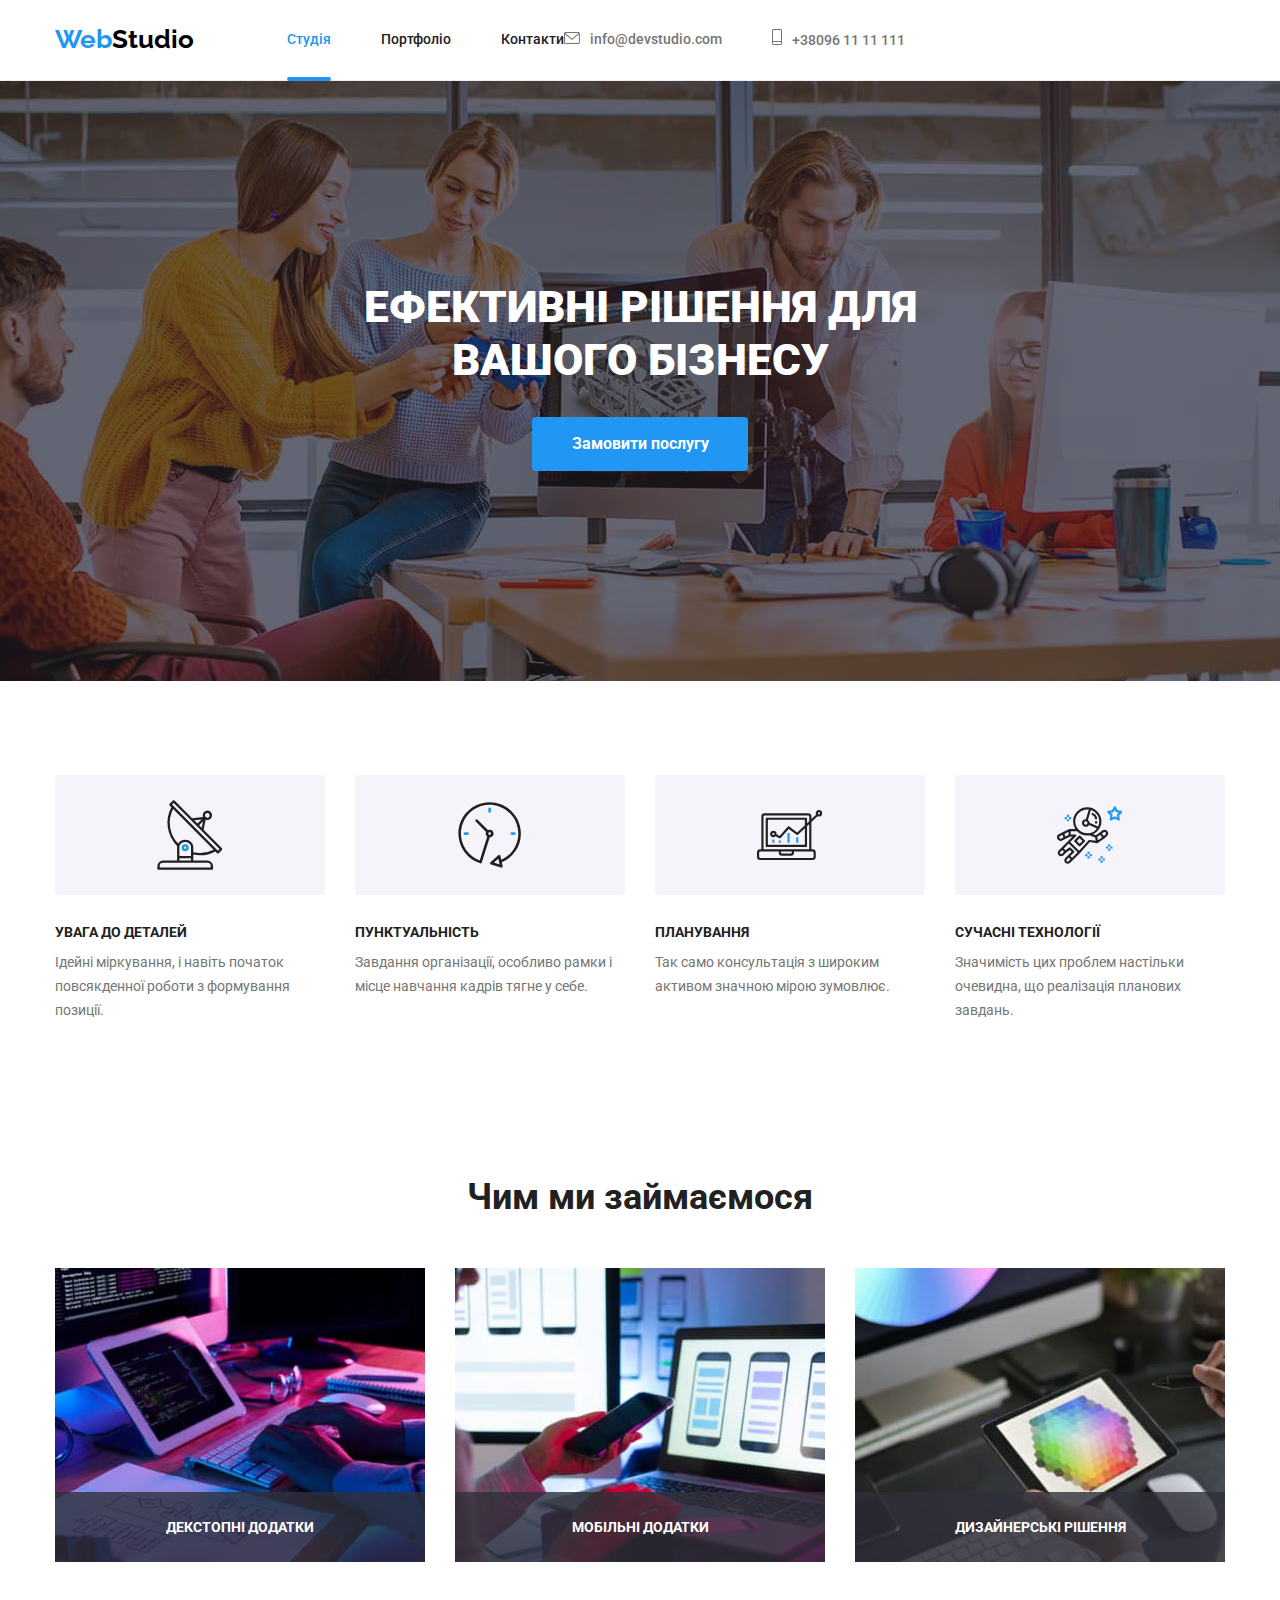
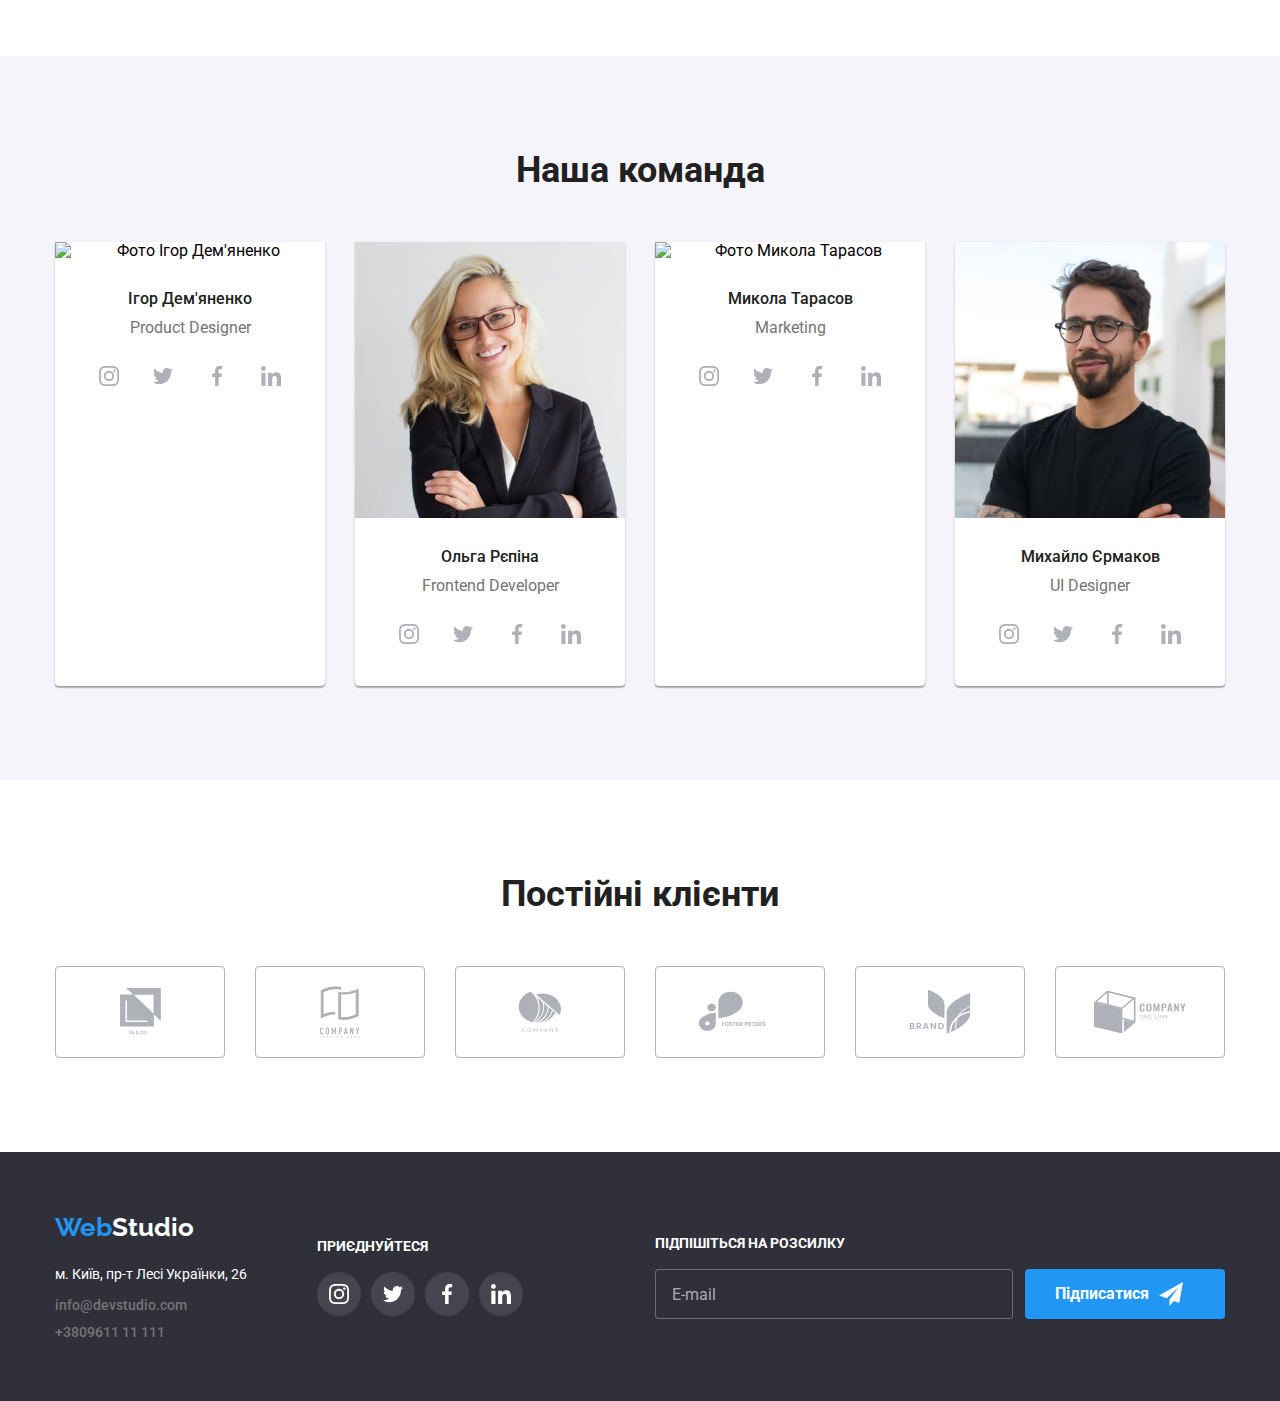
==== commit 3929dbe2: "finish-work" ====
--- a/index.html
+++ b/index.html
@@ -124,7 +124,7 @@
         <h2 class="name-section">Наша команда</h2>
           <ul class="developers-wrap">
             <li class="developers__item">
-              <img src="./images/photoIgor.jpg" alt="Фото Ігор Дем'яненко" width="270" class="foto">
+              <img srcset="./images/Igor@1x.jpg 1x, ./images/Igor@2x.jpg 2x, ./images/Igor@3x.jpg 3x" src="./images/Igor@1x.jpg" alt="Фото Ігор Дем'яненко"  class="foto">
               <h3 class="developers__name">Ігор Дем'яненко</h3>
               <p class="developers__position">Product Designer</p>
               <ul class="developers__social-list">
@@ -151,7 +151,7 @@
               </ul>
             </li>
             <li class="developers__item">
-              <img src="./images/photoOlga.jpg" alt="Фото Ольга Рєпіна" width="270" class="foto">
+              <img srcset="./images/Olga@1x.jpg 1x, ./images/Olga@2x.jpg 2x, ./images/Olga@3x.jpg 3x" src="./images/photoOlga.jpg" alt="Фото Ольга Рєпіна"  class="foto">
               <h3 class="developers__name">Ольга Рєпіна</h3>
               <p class="developers__position">Frontend Developer</p>
               <ul class="developers__social-list">
@@ -178,7 +178,7 @@
               </ul>
             </li>
             <li class="developers__item">
-              <img src="./images/photoMykola.jpg" alt="Фото Микола Тарасов" width="270" class="foto">
+              <img srcset="./images/Mykola@1x.jpg 1x, ./images/Mykola@2x.jpg 2x, ./images/Mykola@3x.jpg 3x" src="./images/photoMykola.jpg" alt="Фото Микола Тарасов"  class="foto">
               <h3 class="developers__name">Микола Тарасов</h3>
               <p class="developers__position">Marketing</p>
               <ul class="developers__social-list">
@@ -205,7 +205,7 @@
               </ul>
             </li>
             <li class="developers__item">
-              <img src="./images/photoMyhail.jpg" alt="Фото Михайло Єрмаков" width="270" class="foto">
+              <img srcset="./images/Myhailo@1x.jpg 1x, ./images/Myhailo@2x.jpg 2x, ./images/Myhailo@3x.jpg 3x" src="./images/photoMyhail.jpg" alt="Фото Михайло Єрмаков"  class="foto">
               <h3 class="developers__name">Михайло Єрмаков</h3>
               <p class="developers__position">UI Designer</p>
               <ul class="developers__social-list">
--- a/css/main.min.css
+++ b/css/main.min.css
@@ -1 +1 @@
-body{font-family:"Roboto",sans-serif;font-style:normal;font-weight:400;--dominant-color: #212121;--secondary-color: #757575;--accent-color: #2196F3}*,*::before,*::after{-webkit-box-sizing:border-box;box-sizing:border-box}h1,h2,h3,h4,h5,h6,p,ul{margin:0;padding:0}a{text-decoration:none}ul{list-style-type:none}img{display:block;max-width:100%;height:auto}address{font-style:normal}.container{width:480px;padding:0 15px;margin:0 auto;position:relative}@media screen and (max-width: 767px){.container{max-width:480px}}@media screen and (min-width: 768px){.container{width:768px}}@media screen and (min-width: 1200px){.container{width:1200px}}.section-position{padding-top:60px;padding-bottom:60px}@media screen and (min-width: 1200px){.section-position{padding-top:94px;padding-bottom:94px}}.name-section{font-weight:700;font-size:36px;line-height:1.16;color:var(--dominant-color);text-align:center;margin-bottom:50px}.logo{font-family:"Raleway",sans-serif;font-style:normal;font-weight:700;font-size:24px;line-height:.857;color:#000}@media screen and (min-width: 1200px){.logo{font-size:26px;line-height:1.2}}.logo__color{color:var(--accent-color)}.page-footer__logo{display:inline-block;margin-bottom:20px;color:#fff}.page-header{border-bottom:1px solid #ececec;padding-top:16px;padding-bottom:16px}@media screen and (min-width: 768px){.page-header{padding-top:26px;padding-bottom:26px}}@media screen and (min-width: 1200px){.page-header{padding-top:24px;padding-bottom:25px}}.page-header__container{display:-webkit-box;display:-ms-flexbox;display:flex;-webkit-box-align:center;-ms-flex-align:center;align-items:center}@media screen and (min-width: 768px){.page-header__wrap{display:-webkit-box;display:-ms-flexbox;display:flex;-webkit-box-align:center;-ms-flex-align:center;align-items:center}}.menu-toggle{min-height:40px;min-width:40px;display:-webkit-box;display:-ms-flexbox;display:flex;-webkit-box-align:center;-ms-flex-align:center;align-items:center;-webkit-box-pack:center;-ms-flex-pack:center;justify-content:center;margin:0;margin-left:auto;padding:0;background-color:rgba(0,0,0,0);cursor:pointer;border:none;border-radius:50%;outline:none}.menu-toggle:hover,.menu-toggle:focus{background-color:rgba(0,0,0,.1)}@media(min-width: 768px){.menu-toggle{display:none}}.menu-container{position:fixed;top:0;left:0;width:100vw;height:100vh;padding:48px 40px;background-color:#fff;z-index:999;-webkit-transform:translateX(100%);transform:translateX(100%);-webkit-transition:-webkit-transform 250ms ease-in-out;transition:-webkit-transform 250ms ease-in-out;transition:transform 250ms ease-in-out;transition:transform 250ms ease-in-out, -webkit-transform 250ms ease-in-out}.menu-container.is-open{-webkit-transform:translateX(0);transform:translateX(0)}.menu-container .menu-toggle{position:absolute;top:16px;right:16px;color:#fff}.mobile-social__list{display:-webkit-box;display:-ms-flexbox;display:flex}.mobile-social__item{color:#2196f3}.mobile-social__item:not(:last-child){margin-right:20px;padding-right:10px;border-right:1px solid rgba(33,33,33,.2)}@media screen and (max-width: 767px){.page-header__navigation{display:none}}@media screen and (min-width: 768px){.page-header__navigation{display:-webkit-box;display:-ms-flexbox;display:flex;-webkit-box-align:center;-ms-flex-align:center;align-items:center}}@media screen and (max-width: 1199px){.page-header__navigation{margin-right:80px}}.menu-mobile{margin-bottom:300px}@media screen and (min-width: 768px){.page-header__menu{display:-webkit-box;display:-ms-flexbox;display:flex;margin-left:90px}}@media screen and (min-width: 1200px){.page-header__menu{display:-webkit-box;display:-ms-flexbox;display:flex;margin-left:93px}}.page-header__item{position:relative}@media screen and (max-width: 767px){.page-header__item:not(:last-child){margin-bottom:32px}}@media screen and (min-width: 768px){.page-header__item:not(:last-child){margin-right:50px}}.page-header__link{font-weight:500;font-size:40px;line-height:.851;color:var(--dominant-color);-webkit-transition:color 250ms cubic-bezier(0.4, 0, 0.2, 1);transition:color 250ms cubic-bezier(0.4, 0, 0.2, 1)}.page-header__link:hover,.page-header__link:focus{color:var(--accent-color)}@media screen and (min-width: 768px){.page-header__link{font-size:14px;line-height:1.1}}.page-header__link--active{color:var(--accent-color);-webkit-transition:color 250ms cubic-bezier(0.4, 0, 0.2, 1);transition:color 250ms cubic-bezier(0.4, 0, 0.2, 1)}@media screen and (min-width: 768px){.page-header__link--active::after{display:inline-block;content:"";height:4px;width:100%;position:absolute;left:0;bottom:-37px;border-radius:2px;background-color:var(--accent-color)}}@media screen and (min-width: 1200px){.page-header__link--active::after{bottom:-32px}}@media screen and (max-width: 767px){.contact-list{display:none}}@media screen and (min-width: 768px){.contact-list{display:-webkit-box;display:-ms-flexbox;display:flex;-ms-flex-wrap:wrap;flex-wrap:wrap;-webkit-box-align:center;-ms-flex-align:center;align-items:center}}@media screen and (min-width: 1200px){.contact-list{margin-left:auto}}@media screen and (max-width: 767px){.contact-list__item:not(:last-child){margin-bottom:32px}}@media screen and (min-width: 1200px){.contact-list__item:not(:last-child){margin-right:50px}}@media screen and (max-width: 767px){.contact-list__mobile{margin-bottom:64px}}.contact-list__link{-webkit-box-align:center;-ms-flex-align:center;align-items:center;font-weight:500;font-size:14px;line-height:1.1;text-align:center;color:var(--secondary-color);fill:var(--secondary-color);-webkit-transition:color 250ms cubic-bezier(0.4, 0, 0.2, 1),fill 250ms cubic-bezier(0.4, 0, 0.2, 1);transition:color 250ms cubic-bezier(0.4, 0, 0.2, 1),fill 250ms cubic-bezier(0.4, 0, 0.2, 1)}@media screen and (max-width: 767px){.contact-list__link{display:block;font-size:14px;line-height:0 .583}}.contact-list__link:hover,.contact-list__link:focus{color:var(--accent-color);fill:var(--accent-color)}.mobile-list__link{text-align:left;font-size:34px;line-height:.85}.contact-list__icon{margin-right:10px}@media screen and (max-width: 767px){.contact-list__icon{display:none}}@media screen and (min-width: 768px){.page-footer__address{margin-right:165px}}@media screen and (min-width: 1200px){.page-footer__address{margin-right:70px}}.address-item{margin-bottom:9px}.address-link{font-style:normal;font-weight:400;font-size:14px;line-height:1.7;color:#fff;-webkit-transition:color 250ms cubic-bezier(0.4, 0, 0.2, 1);transition:color 250ms cubic-bezier(0.4, 0, 0.2, 1)}.address-link:hover,.address-link:focus{color:var(--accent-color)}.hero-section{max-width:1600px;height:600px;text-align:center;background-color:#2f303a;padding:200px 0;margin:0 auto;background-image:-webkit-gradient(linear, left top, right top, from(rgba(47, 48, 58, 0.4)), to(rgba(47, 48, 58, 0.4))),url("../images/background.jpg");background-image:linear-gradient(to right, rgba(47, 48, 58, 0.4), rgba(47, 48, 58, 0.4)),url("../images/background.jpg");background-repeat:no-repeat;background-position:center;background-size:cover}.hero-section__title{font-weight:900;font-size:44px;line-height:1.2;text-transform:uppercase;color:#fff;width:696px;margin-left:auto;margin-right:auto;margin-bottom:30px}@media screen and (max-width: 767px){.hero-section__title{display:block;width:360px;text-align:center;font-size:26px;line-height:1.5}}.hero-section__button{font-weight:700;font-size:16px;line-height:1.9;border-radius:4px;border-color:rgba(0,0,0,0);color:#fff;background-color:var(--accent-color);min-height:54px;min-width:220px;padding:10px 32px;cursor:pointer;-webkit-transition:color 250ms cubic-bezier(0.4, 0, 0.2, 1),background-color 250ms cubic-bezier(0.4, 0, 0.2, 1);transition:color 250ms cubic-bezier(0.4, 0, 0.2, 1),background-color 250ms cubic-bezier(0.4, 0, 0.2, 1)}.hero-section__button:hover,.hero-section__button:focus{background-color:#fff;color:var(--dominant-color)}.benefits-section{padding-bottom:0}.benefits-section__list{margin:-15px;padding-bottom:60px}@media screen and (min-width: 768px){.benefits-section__list{display:-webkit-box;display:-ms-flexbox;display:flex;-webkit-box-pack:center;-ms-flex-pack:center;justify-content:center;-ms-flex-wrap:wrap;flex-wrap:wrap;margin:-15px}}.benefits-section__item{text-align:left;width:calc(100% - 30px);margin:0 auto}@media screen and (min-width: 768px){.benefits-section__item{width:354px;margin:15px}}@media screen and (min-width: 1200px){.benefits-section__item{width:270px}}.benefits-section__wrap{display:-webkit-box;display:-ms-flexbox;display:flex;-webkit-box-align:center;-ms-flex-align:center;align-items:center;-webkit-box-pack:center;-ms-flex-pack:center;justify-content:center;width:100%;height:120px;background-color:#f5f4fa;border-radius:4px;margin-bottom:30px;padding:auto}.benefits-section__title{font-weight:700;font-size:14px;line-height:1.14;color:var(--dominant-color);margin-bottom:10px}.benefits-section__text{font-weight:400;font-size:14px;line-height:1.7;color:var(--secondary-color)}@media screen and (max-width: 1199px){.work{display:none}}.work__list{display:-webkit-box;display:-ms-flexbox;display:flex}.work__item{position:relative}.work__item:not(:last-child){margin-right:30px}.work__name{font-style:normal;font-weight:700;font-size:14px;line-height:.8px;text-transform:uppercase;color:#fff;display:-webkit-box;display:-ms-flexbox;display:flex;-webkit-box-pack:center;-ms-flex-pack:center;justify-content:center;-webkit-box-align:center;-ms-flex-align:center;align-items:center;width:370px;height:70px;text-align:center;background:rgba(47,48,58,.8);position:absolute;bottom:0}.developers{background-color:#f5f4fa}.developers-wrap{margin:-15px}@media screen and (min-width: 768px){.developers-wrap{display:-webkit-box;display:-ms-flexbox;display:flex;-ms-flex-wrap:wrap;flex-wrap:wrap}}.developers__item{text-align:center;background-color:#fff;-webkit-box-shadow:0px 1px 3px rgba(0,0,0,.12),0px 1px 1px rgba(0,0,0,.14),0px 2px 1px rgba(0,0,0,.2);box-shadow:0px 1px 3px rgba(0,0,0,.12),0px 1px 1px rgba(0,0,0,.14),0px 2px 1px rgba(0,0,0,.2);border-radius:0px 0px 4px 4px;border-color:rgba(0,0,0,0);width:calc(100% - 30px)}@media screen and (max-width: 767px){.developers__item{margin:0 auto}.developers__item:not(:last-child){margin-bottom:30px}}@media screen and (min-width: 768px){.developers__item{width:354px;margin:15px}}@media screen and (min-width: 1200px){.developers__item{width:270px}}.developers__name{font-weight:500;font-size:16px;line-height:1.18;color:var(--dominant-color);padding-top:30px;margin-bottom:10px}.developers__position{font-weight:400;font-size:16px;line-height:1.18;color:var(--secondary-color);padding-bottom:16px}.developers__social-list{display:-webkit-box;display:-ms-flexbox;display:flex;-webkit-box-pack:center;-ms-flex-pack:center;justify-content:center;padding-bottom:30px}.social-list__item:not(:last-child){margin-right:10px}.social-list__link{display:-webkit-box;display:-ms-flexbox;display:flex;-webkit-box-align:center;-ms-flex-align:center;align-items:center;-webkit-box-pack:center;-ms-flex-pack:center;justify-content:center;width:44px;height:44px;color:#afb1b8;-webkit-transition:background-color 250ms cubic-bezier(0.4, 0, 0.2, 1),border-radius 250ms cubic-bezier(0.4, 0, 0.2, 1);transition:background-color 250ms cubic-bezier(0.4, 0, 0.2, 1),border-radius 250ms cubic-bezier(0.4, 0, 0.2, 1)}.social-list__link:hover,.social-list__link:focus{background-color:var(--accent-color);border-radius:50%}.social-list__icon{fill:#afb1b8;-webkit-transition:fill 250ms cubic-bezier(0.4, 0, 0.2, 1);transition:fill 250ms cubic-bezier(0.4, 0, 0.2, 1)}.social-list__link:hover .social-list__icon,.social-list__link:focus .social-list__icon{fill:#fff}.footer-social__list{display:-webkit-box;display:-ms-flexbox;display:flex;-webkit-box-pack:center;-ms-flex-pack:center;justify-content:center}@media screen and (max-width: 767px){.footer-social__list{margin:0 auto}}.footer-social__item:not(:last-child){margin-right:10px}.footer-social__icon{fill:#fff}.footer-social__item{background:rgba(255,255,255,.1);border-radius:50%;cursor:pointer;-webkit-transition:background-color 250ms cubic-bezier(0.4, 0, 0.2, 1);transition:background-color 250ms cubic-bezier(0.4, 0, 0.2, 1)}.footer-social__item:hover,.footer-social__item:focus{background-color:var(--accent-color)}.regular-clients__list{display:-webkit-box;display:-ms-flexbox;display:flex;-ms-flex-wrap:wrap;flex-wrap:wrap;-webkit-box-align:center;-ms-flex-align:center;align-items:center;-webkit-box-pack:center;-ms-flex-pack:center;justify-content:center;margin:-15px}.regular-clients__item{margin:15px}@media screen and (min-width: 768px){.regular-clients__item{width:226px}}@media screen and (min-width: 1200px){.regular-clients__item{width:170px;height:92px}}.regular-clients__link{display:-webkit-box;display:-ms-flexbox;display:flex;-webkit-box-align:center;-ms-flex-align:center;align-items:center;-webkit-box-pack:center;-ms-flex-pack:center;justify-content:center;margin:0;width:170px;height:92px;border:1px solid #afb1b8;border-radius:4px;-webkit-transition:border-color 250ms cubic-bezier(0.4, 0, 0.2, 1);transition:border-color 250ms cubic-bezier(0.4, 0, 0.2, 1)}.regular-clients__link:hover,.regular-clients__link:focus{border-color:var(--accent-color)}@media screen and (min-width: 768px){.regular-clients__link{width:226px}}@media screen and (min-width: 1200px){.regular-clients__link{width:100%}}.regular-clients__icon{fill:#afb1b8;-webkit-transition:fill 250ms cubic-bezier(0.4, 0, 0.2, 1);transition:fill 250ms cubic-bezier(0.4, 0, 0.2, 1)}.regular-clients__link:hover .regular-clients__icon,.regular-clients__link:focus .regular-clients__icon{fill:var(--accent-color)}.backdrop{position:fixed;top:0;left:0;width:100%;height:100%;background:rgba(0,0,0,.2);opacity:1;-webkit-transition:opacity 250ms cubic-bezier(0.4, 0, 0.2, 1);transition:opacity 250ms cubic-bezier(0.4, 0, 0.2, 1)}.modal{position:absolute;top:93px;left:15px;width:450px;height:609px;padding:40px;text-align:center;background:#fff;-webkit-box-shadow:0px 1px 3px rgba(0,0,0,.12),0px 1px 1px rgba(0,0,0,.14),0px 2px 1px rgba(0,0,0,.2);box-shadow:0px 1px 3px rgba(0,0,0,.12),0px 1px 1px rgba(0,0,0,.14),0px 2px 1px rgba(0,0,0,.2);border-radius:4px;-webkit-transform:scale(1);transform:scale(1);opacity:1;-webkit-transition:opacity 250ms cubic-bezier(0.4, 0, 0.2, 1),-webkit-transform 250ms cubic-bezier(0.4, 0, 0.2, 1);transition:opacity 250ms cubic-bezier(0.4, 0, 0.2, 1),-webkit-transform 250ms cubic-bezier(0.4, 0, 0.2, 1);transition:transform 250ms cubic-bezier(0.4, 0, 0.2, 1),opacity 250ms cubic-bezier(0.4, 0, 0.2, 1);transition:transform 250ms cubic-bezier(0.4, 0, 0.2, 1),opacity 250ms cubic-bezier(0.4, 0, 0.2, 1),-webkit-transform 250ms cubic-bezier(0.4, 0, 0.2, 1)}@media screen and (min-width: 768px){.modal{width:450px;height:609px;top:50%;left:50%;-webkit-transform:translate(-50%, -50%);transform:translate(-50%, -50%)}}.modal__name{font-style:normal;font-weight:700;font-size:20px;line-height:23px;text-align:center;color:var(--dominant-color);margin-bottom:12px}.modal__wrap{position:relative;display:-webkit-box;display:-ms-flexbox;display:flex;-webkit-box-orient:vertical;-webkit-box-direction:normal;-ms-flex-direction:column;flex-direction:column;margin-bottom:10px}.modal__label{display:-webkit-box;display:-ms-flexbox;display:flex;text-align:left;margin-bottom:4px;font-style:normal;font-size:12px;line-height:1.17;color:var(--secondary-color);cursor:pointer}.modal__input{width:100%;padding:10px 42px;line-height:1.125;border:1px solid rgba(33,33,33,.2);border-radius:4px;cursor:pointer;outline:none;-webkit-transition:border-color 250ms cubic-bezier(0.4, 0, 0.2, 1);transition:border-color 250ms cubic-bezier(0.4, 0, 0.2, 1)}.modal__input:focus{border-color:var(--accent-color)}.modal__icon{position:absolute;left:15px;bottom:14px;fill:var(--dominant-color);-webkit-transition:fill 250ms cubic-bezier(0.4, 0, 0.2, 1);transition:fill 250ms cubic-bezier(0.4, 0, 0.2, 1)}.modal__input:focus+.modal__icon{fill:var(--accent-color)}.modal__textarea{display:inline-block;resize:none;width:100%;height:120px;padding:12px 16px;border:1px solid rgba(33,33,33,.2);border-radius:4px;cursor:pointer;outline:none;-webkit-transition:border-color 250ms cubic-bezier(0.4, 0, 0.2, 1);transition:border-color 250ms cubic-bezier(0.4, 0, 0.2, 1)}.modal__textarea:focus{border-color:var(--accent-color)}.modal__textarea::-webkit-input-placeholder{font-style:normal;font-weight:400;font-size:12px;line-height:.857;color:rgba(117,117,117,.5)}.modal__textarea::-moz-placeholder{font-style:normal;font-weight:400;font-size:12px;line-height:.857;color:rgba(117,117,117,.5)}.modal__textarea:-ms-input-placeholder{font-style:normal;font-weight:400;font-size:12px;line-height:.857;color:rgba(117,117,117,.5)}.modal__textarea::-ms-input-placeholder{font-style:normal;font-weight:400;font-size:12px;line-height:.857;color:rgba(117,117,117,.5)}.modal__textarea::placeholder{font-style:normal;font-weight:400;font-size:12px;line-height:.857;color:rgba(117,117,117,.5)}.wrap__textarea{margin-bottom:20px}.modal__button{position:absolute;top:8px;right:8px;display:-webkit-box;display:-ms-flexbox;display:flex;-webkit-box-align:center;-ms-flex-align:center;align-items:center;-webkit-box-pack:center;-ms-flex-pack:center;justify-content:center;width:30px;height:30px;background:#fff;border:1px solid rgba(0,0,0,.1);border-radius:50%;cursor:pointer}.modal__button--blue{-webkit-transition:fill 250ms cubic-bezier(0.4, 0, 0.2, 1);transition:fill 250ms cubic-bezier(0.4, 0, 0.2, 1)}.modal__button:focus .modal__button--blue,.modal__button:hover .modal__button--blue{fill:var(--accent-color)}.modal__checkbox{position:relative;display:-webkit-box;display:-ms-flexbox;display:flex;-webkit-box-align:center;-ms-flex-align:center;align-items:center;-webkit-box-pack:center;-ms-flex-pack:center;justify-content:center;margin-bottom:30px}.checkbox__label{display:block;padding-left:20px;font-size:12px;line-height:.857;color:var(--secondary-color);cursor:pointer}@media screen and (min-width: 768px){.checkbox__label{font-size:12px;line-height:.857;padding-left:20px}}.checkbox__link{text-decoration:underline;color:var(--accent-color)}.checkbox__input{opacity:0;position:absolute;-webkit-transition:opacity 250ms cubic-bezier(0.4, 0, 0.2, 1);transition:opacity 250ms cubic-bezier(0.4, 0, 0.2, 1)}.checkbox__input{width:1px;height:1px;position:absolute;opacity:0;cursor:pointer;-webkit-transition:opacity 250ms cubic-bezier(0.4, 0, 0.2, 1);transition:opacity 250ms cubic-bezier(0.4, 0, 0.2, 1)}.checkbox__border{position:absolute;top:50%;left:5px;fill:rgba(0,0,0,0);-webkit-transform:translateY(-50%);transform:translateY(-50%);width:16px;height:15px;border:2px solid #212121;border-radius:2px;background-color:#fff;z-index:-1;-webkit-transition:background-color 250ms cubic-bezier(0.4, 0, 0.2, 1),fill 250ms cubic-bezier(0.4, 0, 0.2, 1),border 250ms cubic-bezier(0.4, 0, 0.2, 1);transition:background-color 250ms cubic-bezier(0.4, 0, 0.2, 1),fill 250ms cubic-bezier(0.4, 0, 0.2, 1),border 250ms cubic-bezier(0.4, 0, 0.2, 1)}.checkbox__input:checked+.checkbox__border{border:rgba(0,0,0,0);background-color:var(--accent-color);fill:#fff}@media screen and (min-width: 768px){.checkbox__border{top:50%;left:20px}}.modal__submit{font-style:normal;font-weight:700;font-size:16px;line-height:.533;color:#fff;width:200px;height:50px;background:#2196f3;border-radius:4px;border-color:rgba(0,0,0,0);-webkit-transition:color 250ms cubic-bezier(0.4, 0, 0.2, 1),background-color 250ms cubic-bezier(0.4, 0, 0.2, 1),-webkit-box-shadow 250ms cubic-bezier(0.4, 0, 0.2, 1);transition:color 250ms cubic-bezier(0.4, 0, 0.2, 1),background-color 250ms cubic-bezier(0.4, 0, 0.2, 1),-webkit-box-shadow 250ms cubic-bezier(0.4, 0, 0.2, 1);transition:box-shadow 250ms cubic-bezier(0.4, 0, 0.2, 1),color 250ms cubic-bezier(0.4, 0, 0.2, 1),background-color 250ms cubic-bezier(0.4, 0, 0.2, 1);transition:box-shadow 250ms cubic-bezier(0.4, 0, 0.2, 1),color 250ms cubic-bezier(0.4, 0, 0.2, 1),background-color 250ms cubic-bezier(0.4, 0, 0.2, 1),-webkit-box-shadow 250ms cubic-bezier(0.4, 0, 0.2, 1)}.modal__submit:hover,.modal__submit:focus{-webkit-box-shadow:0px 4px 4px rgba(0,0,0,.15);box-shadow:0px 4px 4px rgba(0,0,0,.15);cursor:pointer}.backdrop.is-hidden .modal{-webkit-transform:translate(-50%, -50%) scale(0.5);transform:translate(-50%, -50%) scale(0.5);opacity:0}.backdrop.is-hidden{opacity:0;pointer-events:none;visibility:inherit}.menu-portfolio{display:-webkit-box;display:-ms-flexbox;display:flex;-webkit-box-pack:center;-ms-flex-pack:center;justify-content:center;margin-bottom:50px}.menu-portfolio__item:not(:last-child){margin-right:8px}.button{background:#f5f4fa;cursor:pointer}.menu-portfolio__button{font-family:inherit;font-style:normal;font-weight:500;font-size:16px;line-height:1.5;border-color:rgba(0,0,0,0);border-radius:4px;padding:6px 22px;-webkit-transition:color 250ms cubic-bezier(0.4, 0, 0.2, 1),background-color 250ms cubic-bezier(0.4, 0, 0.2, 1),-webkit-box-shadow 250ms cubic-bezier(0.4, 0, 0.2, 1);transition:color 250ms cubic-bezier(0.4, 0, 0.2, 1),background-color 250ms cubic-bezier(0.4, 0, 0.2, 1),-webkit-box-shadow 250ms cubic-bezier(0.4, 0, 0.2, 1);transition:box-shadow 250ms cubic-bezier(0.4, 0, 0.2, 1),color 250ms cubic-bezier(0.4, 0, 0.2, 1),background-color 250ms cubic-bezier(0.4, 0, 0.2, 1);transition:box-shadow 250ms cubic-bezier(0.4, 0, 0.2, 1),color 250ms cubic-bezier(0.4, 0, 0.2, 1),background-color 250ms cubic-bezier(0.4, 0, 0.2, 1),-webkit-box-shadow 250ms cubic-bezier(0.4, 0, 0.2, 1)}.menu-portfolio__button:hover,.menu-portfolio__button:focus{-webkit-box-shadow:0px 3px 1px rgba(0,0,0,.1),0px 1px 2px rgba(0,0,0,.08),0px 2px 2px rgba(0,0,0,.12);box-shadow:0px 3px 1px rgba(0,0,0,.1),0px 1px 2px rgba(0,0,0,.08),0px 2px 2px rgba(0,0,0,.12);background-color:var(--accent-color);color:#fff}.product{display:-webkit-box;display:-ms-flexbox;display:flex;-ms-flex-wrap:wrap;flex-wrap:wrap}.product__item{margin-right:30px;margin-bottom:30px}.product__item:nth-child(3n){margin-right:0px}.product__item:nth-last-child(-n+3){margin-bottom:0px}.product__link{display:block;width:370px;-webkit-transition:-webkit-box-shadow 250ms cubic-bezier(0.4, 0, 0.2, 1);transition:-webkit-box-shadow 250ms cubic-bezier(0.4, 0, 0.2, 1);transition:box-shadow 250ms cubic-bezier(0.4, 0, 0.2, 1);transition:box-shadow 250ms cubic-bezier(0.4, 0, 0.2, 1), -webkit-box-shadow 250ms cubic-bezier(0.4, 0, 0.2, 1)}.product__link:hover,.product__link:focus{-webkit-box-shadow:0px 1px 1px rgba(0,0,0,.12),0px 4px 4px rgba(0,0,0,.06),1px 4px 6px rgba(0,0,0,.16);box-shadow:0px 1px 1px rgba(0,0,0,.12),0px 4px 4px rgba(0,0,0,.06),1px 4px 6px rgba(0,0,0,.16)}.product__accent{position:relative;overflow:hidden}.product__description{display:-webkit-box;display:-ms-flexbox;display:flex;-webkit-box-pack:center;-ms-flex-pack:center;justify-content:center;-webkit-box-align:center;-ms-flex-align:center;align-items:center;position:absolute;top:0;left:0;width:100%;height:100%;font-style:normal;font-weight:400;font-size:18px;line-height:28px;padding:63px 24px;color:#fff;background:rgba(33,150,243,.9);-webkit-transform:translateY(101%);transform:translateY(101%);-webkit-transition:-webkit-transform 250ms cubic-bezier(0.4, 0, 0.2, 1);transition:-webkit-transform 250ms cubic-bezier(0.4, 0, 0.2, 1);transition:transform 250ms cubic-bezier(0.4, 0, 0.2, 1);transition:transform 250ms cubic-bezier(0.4, 0, 0.2, 1), -webkit-transform 250ms cubic-bezier(0.4, 0, 0.2, 1)}.product__link:hover .product__description,.product__link:focus .product__description{-webkit-transform:translateY(0);transform:translateY(0)}.product__container{border:1px solid #eee;border-top:none;padding:20px 24px}.product__name{font-weight:700;font-size:18px;line-height:2;color:var(--dominant-color);margin-bottom:4px}.product__group{font-weight:400;font-size:16px;line-height:1.87;color:var(--secondary-color)}.page-footer{background-color:#2f303a;padding-top:60px;padding-bottom:60px}.page-footer__container{position:relative;text-align:center}@media screen and (min-width: 1200px){.page-footer__container{text-align:left}}@media screen and (min-width: 768px){.page-footer__container{display:-webkit-box;display:-ms-flexbox;display:flex;-ms-flex-wrap:wrap;flex-wrap:wrap;-webkit-box-pack:center;-ms-flex-pack:center;justify-content:center;-webkit-box-align:center;-ms-flex-align:center;align-items:center}}@media screen and (max-width: 1199px){.footer-wrap{margin-bottom:60px}}.page-footer__main-social-link{display:inline-block;font-style:normal;font-weight:700;font-size:14px;line-height:.875;text-transform:uppercase;color:#fff;margin-bottom:20px}@media screen and (min-width: 1200px){.page-footer__form-subscription{display:-webkit-box;display:-ms-flexbox;display:flex;-webkit-box-align:end;-ms-flex-align:end;align-items:end;margin-left:auto}}.form-subscription__button{font-style:normal;font-weight:700;font-size:16px;line-height:.533;text-align:center;width:200px;height:50px;margin:0 auto;padding-top:10px;padding-bottom:10px;padding-left:28px;border-radius:4px;border-color:rgba(0,0,0,0);color:#fff;background-color:var(--accent-color);display:-webkit-box;display:-ms-flexbox;display:flex;-webkit-box-align:center;-ms-flex-align:center;align-items:center;-webkit-transition:color 250ms cubic-bezier(0.4, 0, 0.2, 1),background-color 250ms cubic-bezier(0.4, 0, 0.2, 1),-webkit-box-shadow 250ms cubic-bezier(0.4, 0, 0.2, 1);transition:color 250ms cubic-bezier(0.4, 0, 0.2, 1),background-color 250ms cubic-bezier(0.4, 0, 0.2, 1),-webkit-box-shadow 250ms cubic-bezier(0.4, 0, 0.2, 1);transition:box-shadow 250ms cubic-bezier(0.4, 0, 0.2, 1),color 250ms cubic-bezier(0.4, 0, 0.2, 1),background-color 250ms cubic-bezier(0.4, 0, 0.2, 1);transition:box-shadow 250ms cubic-bezier(0.4, 0, 0.2, 1),color 250ms cubic-bezier(0.4, 0, 0.2, 1),background-color 250ms cubic-bezier(0.4, 0, 0.2, 1),-webkit-box-shadow 250ms cubic-bezier(0.4, 0, 0.2, 1)}.form-subscription__button:hover,.form-subscription__button:focus{background-color:#fff;color:var(--dominant-color);-webkit-box-shadow:0px 4px 4px rgba(0,0,0,.15);box-shadow:0px 4px 4px rgba(0,0,0,.15);cursor:pointer}.form-subscription__icon{fill:#fff;margin-left:10px;-webkit-transition:fill 250ms cubic-bezier(0.4, 0, 0.2, 1);transition:fill 250ms cubic-bezier(0.4, 0, 0.2, 1)}.form-subscription__button:hover .form-subscription__icon,.form-subscription__button:focus .form-subscription__icon{fill:var(--dominant-color)}@media screen and (max-width: 767px){.form-subscription__wrap{width:100%}}@media screen and (max-width: 1199px){.form-subscription__wrap{margin-bottom:20px}}@media screen and (min-width: 1200px){.form-subscription__wrap{width:358px;margin-right:12px}}.form-subscription__label{display:inline-block;color:#fff;font-style:normal;font-weight:700;font-size:14px;line-height:.875;text-align:center;text-transform:uppercase;cursor:pointer;margin-bottom:20px}.form-subscription__input{width:100%;height:50px;padding:15px 16px;border:1px solid rgba(255,255,255,.3);border-radius:4px;background-color:#2f303a;cursor:pointer;outline:none;color:rgba(255,255,255,.6);-webkit-transition:-webkit-filter 250ms cubic-bezier(0.4, 0, 0.2, 1);transition:-webkit-filter 250ms cubic-bezier(0.4, 0, 0.2, 1);transition:filter 250ms cubic-bezier(0.4, 0, 0.2, 1);transition:filter 250ms cubic-bezier(0.4, 0, 0.2, 1), -webkit-filter 250ms cubic-bezier(0.4, 0, 0.2, 1)}.form-subscription__input:hover,.form-subscription__input:focus{-webkit-filter:drop-shadow(0px 4px 4px rgba(0, 0, 0, 0.15));filter:drop-shadow(0px 4px 4px rgba(0, 0, 0, 0.15))}.form-subscription__input::-webkit-input-placeholder{font-style:normal;font-weight:400;font-size:16px;line-height:.8;color:rgba(255,255,255,.6)}.form-subscription__input::-moz-placeholder{font-style:normal;font-weight:400;font-size:16px;line-height:.8;color:rgba(255,255,255,.6)}.form-subscription__input:-ms-input-placeholder{font-style:normal;font-weight:400;font-size:16px;line-height:.8;color:rgba(255,255,255,.6)}.form-subscription__input::-ms-input-placeholder{font-style:normal;font-weight:400;font-size:16px;line-height:.8;color:rgba(255,255,255,.6)}.form-subscription__input::placeholder{font-style:normal;font-weight:400;font-size:16px;line-height:.8;color:rgba(255,255,255,.6)}/*# sourceMappingURL=main.min.css.map */+body{font-family:"Roboto",sans-serif;font-style:normal;font-weight:400;--dominant-color: #212121;--secondary-color: #757575;--accent-color: #2196F3}*,*::before,*::after{-webkit-box-sizing:border-box;box-sizing:border-box}h1,h2,h3,h4,h5,h6,p,ul{margin:0;padding:0}a{text-decoration:none}ul{list-style-type:none}img{display:block;max-width:100%;height:auto}address{font-style:normal}.container{width:100%;padding:0 15px;margin:0 auto;position:relative}@media screen and (min-width: 480px){.container{width:480px}}@media screen and (min-width: 768px){.container{width:768px}}@media screen and (min-width: 1200px){.container{width:1200px}}.section-position{padding-top:60px;padding-bottom:60px}@media screen and (min-width: 1200px){.section-position{padding-top:94px;padding-bottom:94px}}.name-section{font-weight:700;font-size:36px;line-height:1.16;color:var(--dominant-color);text-align:center;margin-bottom:50px}.logo{font-family:"Raleway",sans-serif;font-style:normal;font-weight:700;font-size:24px;line-height:.857;color:#000}@media screen and (min-width: 1200px){.logo{font-size:26px;line-height:1.2}}.logo__color{color:var(--accent-color)}.page-footer__logo{display:inline-block;margin-bottom:20px;color:#fff}.page-header{border-bottom:1px solid #ececec;padding-top:16px;padding-bottom:16px}@media screen and (min-width: 768px){.page-header{padding-top:26px;padding-bottom:26px}}@media screen and (min-width: 1200px){.page-header{padding-top:24px;padding-bottom:25px}}.page-header__container{display:-webkit-box;display:-ms-flexbox;display:flex;-webkit-box-align:center;-ms-flex-align:center;align-items:center}@media screen and (min-width: 768px){.page-header__wrap{display:-webkit-box;display:-ms-flexbox;display:flex;-webkit-box-align:center;-ms-flex-align:center;align-items:center}}.menu-toggle{min-height:40px;min-width:40px;display:-webkit-box;display:-ms-flexbox;display:flex;-webkit-box-align:center;-ms-flex-align:center;align-items:center;-webkit-box-pack:center;-ms-flex-pack:center;justify-content:center;margin:0;margin-left:auto;padding:0;background-color:rgba(0,0,0,0);cursor:pointer;border:none;border-radius:50%;outline:none}.menu-toggle:hover,.menu-toggle:focus{background-color:rgba(0,0,0,.1)}@media(min-width: 768px){.menu-toggle{display:none}}.menu-container{position:fixed;top:0;left:0;width:100%;height:100vh;padding:48px 40px;background-color:#fff;z-index:999;-webkit-transform:translateX(100%);transform:translateX(100%);-webkit-transition:-webkit-transform 250ms ease-in-out;transition:-webkit-transform 250ms ease-in-out;transition:transform 250ms ease-in-out;transition:transform 250ms ease-in-out, -webkit-transform 250ms ease-in-out}@media screen and (min-width: 480px){.menu-container{width:100vw}}.menu-container.is-open{-webkit-transform:translateX(0);transform:translateX(0)}.menu-container .menu-toggle{position:absolute;top:16px;right:16px;color:#fff}.mobile-social__list{display:-webkit-box;display:-ms-flexbox;display:flex}.mobile-social__item{color:#2196f3}.mobile-social__item:not(:last-child){margin-right:20px;padding-right:10px;border-right:1px solid rgba(33,33,33,.2)}@media screen and (max-width: 767px){.page-header__navigation{display:none}}@media screen and (min-width: 768px){.page-header__navigation{display:-webkit-box;display:-ms-flexbox;display:flex;-webkit-box-align:center;-ms-flex-align:center;align-items:center}}@media screen and (max-width: 1199px){.page-header__navigation{margin-right:80px}}.menu-mobile{margin-bottom:300px}@media screen and (min-width: 768px){.page-header__menu{display:-webkit-box;display:-ms-flexbox;display:flex;margin-left:90px}}@media screen and (min-width: 1200px){.page-header__menu{margin-left:93px}}.page-header__item{position:relative}@media screen and (max-width: 767px){.page-header__item:not(:last-child){margin-bottom:32px}}@media screen and (min-width: 768px){.page-header__item:not(:last-child){margin-right:50px}}.page-header__link{font-weight:500;font-size:40px;line-height:.851;color:var(--dominant-color);-webkit-transition:color 250ms cubic-bezier(0.4, 0, 0.2, 1);transition:color 250ms cubic-bezier(0.4, 0, 0.2, 1)}.page-header__link:hover,.page-header__link:focus{color:var(--accent-color)}@media screen and (min-width: 768px){.page-header__link{font-size:14px;line-height:1.1}}.page-header__link--active{color:var(--accent-color);-webkit-transition:color 250ms cubic-bezier(0.4, 0, 0.2, 1);transition:color 250ms cubic-bezier(0.4, 0, 0.2, 1)}@media screen and (min-width: 768px){.page-header__link--active::after{display:inline-block;content:"";height:4px;width:100%;position:absolute;left:0;bottom:-37px;border-radius:2px;background-color:var(--accent-color)}}@media screen and (min-width: 1200px){.page-header__link--active::after{bottom:-32px}}@media screen and (max-width: 767px){.contact-list{display:none}}@media screen and (min-width: 768px){.contact-list{display:-webkit-box;display:-ms-flexbox;display:flex;-ms-flex-wrap:wrap;flex-wrap:wrap;-webkit-box-align:center;-ms-flex-align:center;align-items:center}}@media screen and (min-width: 1200px){.contact-list{margin-left:auto}}@media screen and (max-width: 767px){.contact-list__item:not(:last-child){margin-bottom:32px}}@media screen and (min-width: 1200px){.contact-list__item:not(:last-child){margin-right:50px}}@media screen and (max-width: 767px){.contact-list__mobile{margin-bottom:64px}}.contact-list__link{-webkit-box-align:center;-ms-flex-align:center;align-items:center;font-weight:500;font-size:14px;line-height:1.1;text-align:center;color:var(--secondary-color);fill:var(--secondary-color);-webkit-transition:color 250ms cubic-bezier(0.4, 0, 0.2, 1),fill 250ms cubic-bezier(0.4, 0, 0.2, 1);transition:color 250ms cubic-bezier(0.4, 0, 0.2, 1),fill 250ms cubic-bezier(0.4, 0, 0.2, 1)}@media screen and (max-width: 767px){.contact-list__link{display:block;font-size:14px;line-height:0 .583}}.contact-list__link:hover,.contact-list__link:focus{color:var(--accent-color);fill:var(--accent-color)}.mobile-list__link{text-align:left;font-size:34px;line-height:.85}.contact-list__icon{margin-right:10px}@media screen and (max-width: 767px){.contact-list__icon{display:none}}@media screen and (min-width: 768px){.page-footer__address{margin-right:165px}}@media screen and (min-width: 1200px){.page-footer__address{margin-right:70px}}.address-item{margin-bottom:9px}.address-link{font-style:normal;font-weight:400;font-size:14px;line-height:1.7;color:#fff;-webkit-transition:color 250ms cubic-bezier(0.4, 0, 0.2, 1);transition:color 250ms cubic-bezier(0.4, 0, 0.2, 1)}.address-link:hover,.address-link:focus{color:var(--accent-color)}.hero-section{max-width:100%;height:400px;text-align:center;background-color:#2f303a;padding:118px 0;margin:0 auto;background-repeat:no-repeat;background-position:center;background-size:cover}@media screen and (min-device-pixel-ratio: 2)and (max-width: 767px),screen and (-webkit-min-device-pixel-ratio: 2)and (max-width: 767px),screen and (min-resolution: 192dpi)and (max-width: 767px),screen and (min-resolution: 2dppx)and (max-width: 767px){.hero-section{background-image:-webkit-gradient(linear, left top, left bottom, from(rgba(47, 48, 58, 0.4)), to(rgba(47, 48, 58, 0.4))),url(../../images/hero-background-mobile@2x.jpg);background-image:linear-gradient(rgba(47, 48, 58, 0.4), rgba(47, 48, 58, 0.4)),url(../../images/hero-background-mobile@2x.jpg)}}@media screen and (max-width: 767px){.hero-section{background-image:-webkit-gradient(linear, left top, left bottom, from(rgba(47, 48, 58, 0.4)), to(rgba(47, 48, 58, 0.4))),url(../../images/hero-background-mobile@1x.jpg);background-image:linear-gradient(rgba(47, 48, 58, 0.4), rgba(47, 48, 58, 0.4)),url(../../images/hero-background-mobile@1x.jpg);padding:118px 0 118px 0;width:480px}}@media screen and (min-device-pixel-ratio: 2)and (min-width: 768px),screen and (-webkit-min-device-pixel-ratio: 2)and (min-width: 768px),screen and (min-resolution: 192dpi)and (min-width: 768px),screen and (min-resolution: 2dppx)and (min-width: 768px){.hero-section{background-image:-webkit-gradient(linear, left top, left bottom, from(rgba(47, 48, 58, 0.4)), to(rgba(47, 48, 58, 0.4))),url(../../images/hero-background-tablet@2x.jpg);background-image:linear-gradient(rgba(47, 48, 58, 0.4), rgba(47, 48, 58, 0.4)),url(../../images/hero-background-tablet@2x.jpg);padding:118px 0 118px 0}}@media screen and (min-width: 768px){.hero-section{background-image:-webkit-gradient(linear, left top, left bottom, from(rgba(47, 48, 58, 0.4)), to(rgba(47, 48, 58, 0.4))),url(../../images/hero-background-tablet@1x.jpg);background-image:linear-gradient(rgba(47, 48, 58, 0.4), rgba(47, 48, 58, 0.4)),url(../../images/hero-background-tablet@1x.jpg);padding:118px 0 118px 0;width:768px}}@media screen and (min-device-pixel-ratio: 2)and (min-width: 1200px),screen and (-webkit-min-device-pixel-ratio: 2)and (min-width: 1200px),screen and (min-resolution: 192dpi)and (min-width: 1200px),screen and (min-resolution: 2dppx)and (min-width: 1200px){.hero-section{background-image:-webkit-gradient(linear, left top, left bottom, from(rgba(47, 48, 58, 0.4)), to(rgba(47, 48, 58, 0.4))),url(../../images/hero-background-desktop@2x.jpg);background-image:linear-gradient(rgba(47, 48, 58, 0.4), rgba(47, 48, 58, 0.4)),url(../../images/hero-background-desktop@2x.jpg)}}@media screen and (min-width: 1200px){.hero-section{background-image:-webkit-gradient(linear, left top, left bottom, from(rgba(47, 48, 58, 0.4)), to(rgba(47, 48, 58, 0.4))),url(../../images/hero-background-desktop@1x.jpg);background-image:linear-gradient(rgba(47, 48, 58, 0.4), rgba(47, 48, 58, 0.4)),url(../../images/hero-background-desktop@1x.jpg);padding:200px 0 200px 0;width:1600px;height:600px}}.hero-section__title{font-weight:900;font-size:44px;line-height:1.2;text-transform:uppercase;color:#fff;width:100%;margin-left:auto;margin-right:auto;margin-bottom:30px}@media screen and (max-width: 767px){.hero-section__title{display:block;width:360px;text-align:center;font-size:26px;line-height:1.5}}@media screen and (min-width: 768px){.hero-section__title{width:696px}}.hero-section__button{font-weight:700;font-size:16px;line-height:.533;border-radius:4px;border-color:rgba(0,0,0,0);color:#fff;background-color:var(--accent-color);min-height:54px;width:100%;padding:10px 24px;cursor:pointer;-webkit-transition:color 250ms cubic-bezier(0.4, 0, 0.2, 1),background-color 250ms cubic-bezier(0.4, 0, 0.2, 1);transition:color 250ms cubic-bezier(0.4, 0, 0.2, 1),background-color 250ms cubic-bezier(0.4, 0, 0.2, 1)}.hero-section__button:hover,.hero-section__button:focus{background-color:#fff;color:var(--dominant-color)}@media screen and (min-width: 480px){.hero-section__button{width:200px}}@media screen and (min-width: 1200px){.hero-section__button{width:216px;padding-left:32px;padding-right:32px;line-height:1.9}}.benefits-section{padding-bottom:0}.benefits-section__list{margin:-15px;padding-bottom:60px}@media screen and (min-width: 768px){.benefits-section__list{display:-webkit-box;display:-ms-flexbox;display:flex;-webkit-box-pack:center;-ms-flex-pack:center;justify-content:center;-ms-flex-wrap:wrap;flex-wrap:wrap;margin:-15px}}.benefits-section__item{text-align:left;width:calc(100% - 30px);margin:0 auto}@media screen and (min-width: 768px){.benefits-section__item{width:354px;margin:15px}}@media screen and (min-width: 1200px){.benefits-section__item{width:270px}}.benefits-section__wrap{display:-webkit-box;display:-ms-flexbox;display:flex;-webkit-box-align:center;-ms-flex-align:center;align-items:center;-webkit-box-pack:center;-ms-flex-pack:center;justify-content:center;width:100%;height:120px;background-color:#f5f4fa;border-radius:4px;margin-bottom:30px;padding:auto}.benefits-section__title{font-weight:700;font-size:14px;line-height:1.14;color:var(--dominant-color);margin-bottom:10px}.benefits-section__text{font-weight:400;font-size:14px;line-height:1.7;color:var(--secondary-color)}@media screen and (max-width: 1199px){.work{display:none}}.work__list{display:-webkit-box;display:-ms-flexbox;display:flex}.work__item{position:relative}.work__item:not(:last-child){margin-right:30px}.work__name{font-style:normal;font-weight:700;font-size:14px;line-height:.8px;text-transform:uppercase;color:#fff;display:-webkit-box;display:-ms-flexbox;display:flex;-webkit-box-pack:center;-ms-flex-pack:center;justify-content:center;-webkit-box-align:center;-ms-flex-align:center;align-items:center;width:370px;height:70px;text-align:center;background:rgba(47,48,58,.8);position:absolute;bottom:0}.developers{background-color:#f5f4fa}.developers-wrap{margin:-15px}@media screen and (min-width: 768px){.developers-wrap{display:-webkit-box;display:-ms-flexbox;display:flex;-ms-flex-wrap:wrap;flex-wrap:wrap}}.developers__item{text-align:center;background-color:#fff;-webkit-box-shadow:0px 1px 3px rgba(0,0,0,.12),0px 1px 1px rgba(0,0,0,.14),0px 2px 1px rgba(0,0,0,.2);box-shadow:0px 1px 3px rgba(0,0,0,.12),0px 1px 1px rgba(0,0,0,.14),0px 2px 1px rgba(0,0,0,.2);border-radius:0px 0px 4px 4px;border-color:rgba(0,0,0,0);width:100%}@media screen and (max-width: 767px){.developers__item{width:450px;margin:0 auto}.developers__item:not(:last-child){margin-bottom:30px}}@media screen and (min-width: 768px){.developers__item{width:354px;margin:15px}}@media screen and (min-width: 1200px){.developers__item{width:270px}}.developers__name{font-weight:500;font-size:16px;line-height:1.18;color:var(--dominant-color);padding-top:30px;margin-bottom:10px}.developers__position{font-weight:400;font-size:16px;line-height:1.18;color:var(--secondary-color);padding-bottom:16px}.developers__social-list{display:-webkit-box;display:-ms-flexbox;display:flex;-webkit-box-pack:center;-ms-flex-pack:center;justify-content:center;padding-bottom:30px}.social-list__item:not(:last-child){margin-right:10px}.social-list__link{display:-webkit-box;display:-ms-flexbox;display:flex;-webkit-box-align:center;-ms-flex-align:center;align-items:center;-webkit-box-pack:center;-ms-flex-pack:center;justify-content:center;width:44px;height:44px;color:#afb1b8;-webkit-transition:background-color 250ms cubic-bezier(0.4, 0, 0.2, 1),border-radius 250ms cubic-bezier(0.4, 0, 0.2, 1);transition:background-color 250ms cubic-bezier(0.4, 0, 0.2, 1),border-radius 250ms cubic-bezier(0.4, 0, 0.2, 1)}.social-list__link:hover,.social-list__link:focus{background-color:var(--accent-color);border-radius:50%}.social-list__icon{fill:#afb1b8;-webkit-transition:fill 250ms cubic-bezier(0.4, 0, 0.2, 1);transition:fill 250ms cubic-bezier(0.4, 0, 0.2, 1)}.social-list__link:hover .social-list__icon,.social-list__link:focus .social-list__icon{fill:#fff}.footer-social__list{display:-webkit-box;display:-ms-flexbox;display:flex;-webkit-box-pack:center;-ms-flex-pack:center;justify-content:center}@media screen and (max-width: 767px){.footer-social__list{margin:0 auto}}.footer-social__item:not(:last-child){margin-right:10px}.footer-social__icon{fill:#fff}.footer-social__item{background:rgba(255,255,255,.1);border-radius:50%;cursor:pointer;-webkit-transition:background-color 250ms cubic-bezier(0.4, 0, 0.2, 1);transition:background-color 250ms cubic-bezier(0.4, 0, 0.2, 1)}.footer-social__item:hover,.footer-social__item:focus{background-color:var(--accent-color)}.regular-clients__list{display:-webkit-box;display:-ms-flexbox;display:flex;-ms-flex-wrap:wrap;flex-wrap:wrap;-webkit-box-align:center;-ms-flex-align:center;align-items:center;-webkit-box-pack:center;-ms-flex-pack:center;justify-content:center;margin:-15px}.regular-clients__item{width:100%;margin:15px}@media screen and (min-width: 480px){.regular-clients__item{width:210px}}@media screen and (min-width: 768px){.regular-clients__item{width:226px}}@media screen and (min-width: 1200px){.regular-clients__item{width:170px;height:92px}}.regular-clients__link{display:-webkit-box;display:-ms-flexbox;display:flex;-webkit-box-align:center;-ms-flex-align:center;align-items:center;-webkit-box-pack:center;-ms-flex-pack:center;justify-content:center;margin:0;width:170px;height:92px;border:1px solid #afb1b8;border-radius:4px;-webkit-transition:border-color 250ms cubic-bezier(0.4, 0, 0.2, 1);transition:border-color 250ms cubic-bezier(0.4, 0, 0.2, 1)}.regular-clients__link:hover,.regular-clients__link:focus{border-color:var(--accent-color)}@media screen and (min-width: 768px){.regular-clients__link{width:226px}}@media screen and (min-width: 1200px){.regular-clients__link{width:100%}}.regular-clients__icon{fill:#afb1b8;-webkit-transition:fill 250ms cubic-bezier(0.4, 0, 0.2, 1);transition:fill 250ms cubic-bezier(0.4, 0, 0.2, 1)}.regular-clients__link:hover .regular-clients__icon,.regular-clients__link:focus .regular-clients__icon{fill:var(--accent-color)}.backdrop{position:fixed;top:0;left:0;width:100%;height:100%;background:rgba(0,0,0,.2);opacity:1;-webkit-transition:opacity 250ms cubic-bezier(0.4, 0, 0.2, 1);transition:opacity 250ms cubic-bezier(0.4, 0, 0.2, 1)}.modal{position:absolute;top:93px;left:15px;width:100%;height:609px;padding:40px;text-align:center;background:#fff;-webkit-box-shadow:0px 1px 3px rgba(0,0,0,.12),0px 1px 1px rgba(0,0,0,.14),0px 2px 1px rgba(0,0,0,.2);box-shadow:0px 1px 3px rgba(0,0,0,.12),0px 1px 1px rgba(0,0,0,.14),0px 2px 1px rgba(0,0,0,.2);border-radius:4px;-webkit-transform:scale(1);transform:scale(1);opacity:1;-webkit-transition:opacity 250ms cubic-bezier(0.4, 0, 0.2, 1),-webkit-transform 250ms cubic-bezier(0.4, 0, 0.2, 1);transition:opacity 250ms cubic-bezier(0.4, 0, 0.2, 1),-webkit-transform 250ms cubic-bezier(0.4, 0, 0.2, 1);transition:transform 250ms cubic-bezier(0.4, 0, 0.2, 1),opacity 250ms cubic-bezier(0.4, 0, 0.2, 1);transition:transform 250ms cubic-bezier(0.4, 0, 0.2, 1),opacity 250ms cubic-bezier(0.4, 0, 0.2, 1),-webkit-transform 250ms cubic-bezier(0.4, 0, 0.2, 1)}@media screen and (min-width: 480px){.modal{width:450px}}@media screen and (min-width: 768px){.modal{width:450px;height:609px;top:50%;left:50%;-webkit-transform:translate(-50%, -50%);transform:translate(-50%, -50%)}}@media screen and (min-width: 1200px){.modal{width:528px;height:581px}}.modal__name{font-style:normal;font-weight:700;font-size:20px;line-height:23px;text-align:center;color:var(--dominant-color);margin-bottom:12px}.modal__wrap{position:relative;display:-webkit-box;display:-ms-flexbox;display:flex;-webkit-box-orient:vertical;-webkit-box-direction:normal;-ms-flex-direction:column;flex-direction:column;margin-bottom:10px}.modal__label{display:-webkit-box;display:-ms-flexbox;display:flex;text-align:left;margin-bottom:4px;font-style:normal;font-size:12px;line-height:1.17;color:var(--secondary-color);cursor:pointer}.modal__input{width:100%;padding:10px 42px;line-height:1.125;border:1px solid rgba(33,33,33,.2);border-radius:4px;cursor:pointer;outline:none;-webkit-transition:border-color 250ms cubic-bezier(0.4, 0, 0.2, 1);transition:border-color 250ms cubic-bezier(0.4, 0, 0.2, 1)}.modal__input:focus{border-color:var(--accent-color)}.modal__icon{position:absolute;left:15px;bottom:14px;fill:var(--dominant-color);-webkit-transition:fill 250ms cubic-bezier(0.4, 0, 0.2, 1);transition:fill 250ms cubic-bezier(0.4, 0, 0.2, 1)}.modal__input:focus+.modal__icon{fill:var(--accent-color)}.modal__textarea{display:inline-block;resize:none;width:100%;height:120px;padding:12px 16px;border:1px solid rgba(33,33,33,.2);border-radius:4px;cursor:pointer;outline:none;-webkit-transition:border-color 250ms cubic-bezier(0.4, 0, 0.2, 1);transition:border-color 250ms cubic-bezier(0.4, 0, 0.2, 1)}.modal__textarea:focus{border-color:var(--accent-color)}.modal__textarea::-webkit-input-placeholder{font-style:normal;font-weight:400;font-size:12px;line-height:.857;color:rgba(117,117,117,.5)}.modal__textarea::-moz-placeholder{font-style:normal;font-weight:400;font-size:12px;line-height:.857;color:rgba(117,117,117,.5)}.modal__textarea:-ms-input-placeholder{font-style:normal;font-weight:400;font-size:12px;line-height:.857;color:rgba(117,117,117,.5)}.modal__textarea::-ms-input-placeholder{font-style:normal;font-weight:400;font-size:12px;line-height:.857;color:rgba(117,117,117,.5)}.modal__textarea::placeholder{font-style:normal;font-weight:400;font-size:12px;line-height:.857;color:rgba(117,117,117,.5)}.wrap__textarea{margin-bottom:20px}.modal__button{position:absolute;top:8px;right:8px;display:-webkit-box;display:-ms-flexbox;display:flex;-webkit-box-align:center;-ms-flex-align:center;align-items:center;-webkit-box-pack:center;-ms-flex-pack:center;justify-content:center;width:30px;height:30px;background:#fff;border:1px solid rgba(0,0,0,.1);border-radius:50%;cursor:pointer}.modal__button--blue{-webkit-transition:fill 250ms cubic-bezier(0.4, 0, 0.2, 1);transition:fill 250ms cubic-bezier(0.4, 0, 0.2, 1)}.modal__button:focus .modal__button--blue,.modal__button:hover .modal__button--blue{fill:var(--accent-color)}.modal__checkbox{position:relative;display:-webkit-box;display:-ms-flexbox;display:flex;-webkit-box-align:center;-ms-flex-align:center;align-items:center;-webkit-box-pack:center;-ms-flex-pack:center;justify-content:center;margin-bottom:30px}.checkbox__label{display:block;padding-left:20px;font-size:12px;line-height:.857;color:var(--secondary-color);cursor:pointer}@media screen and (min-width: 768px){.checkbox__label{font-size:12px;line-height:.857;padding-left:20px}}.checkbox__link{text-decoration:underline;color:var(--accent-color)}.checkbox__input{opacity:0;position:absolute;-webkit-transition:opacity 250ms cubic-bezier(0.4, 0, 0.2, 1);transition:opacity 250ms cubic-bezier(0.4, 0, 0.2, 1)}.checkbox__input{width:1px;height:1px;position:absolute;opacity:0;cursor:pointer;-webkit-transition:opacity 250ms cubic-bezier(0.4, 0, 0.2, 1);transition:opacity 250ms cubic-bezier(0.4, 0, 0.2, 1)}.checkbox__border{position:absolute;top:50%;left:5px;fill:rgba(0,0,0,0);-webkit-transform:translateY(-50%);transform:translateY(-50%);width:16px;height:15px;border:2px solid #212121;border-radius:2px;background-color:#fff;z-index:-1;-webkit-transition:background-color 250ms cubic-bezier(0.4, 0, 0.2, 1),fill 250ms cubic-bezier(0.4, 0, 0.2, 1),border 250ms cubic-bezier(0.4, 0, 0.2, 1);transition:background-color 250ms cubic-bezier(0.4, 0, 0.2, 1),fill 250ms cubic-bezier(0.4, 0, 0.2, 1),border 250ms cubic-bezier(0.4, 0, 0.2, 1)}.checkbox__input:checked+.checkbox__border{border:rgba(0,0,0,0);background-color:var(--accent-color);fill:#fff}@media screen and (min-width: 768px){.checkbox__border{top:50%;left:20px}}.modal__submit{font-style:normal;font-weight:700;font-size:16px;line-height:.533;color:#fff;width:200px;height:50px;background:#2196f3;border-radius:4px;border-color:rgba(0,0,0,0);-webkit-transition:color 250ms cubic-bezier(0.4, 0, 0.2, 1),background-color 250ms cubic-bezier(0.4, 0, 0.2, 1),-webkit-box-shadow 250ms cubic-bezier(0.4, 0, 0.2, 1);transition:color 250ms cubic-bezier(0.4, 0, 0.2, 1),background-color 250ms cubic-bezier(0.4, 0, 0.2, 1),-webkit-box-shadow 250ms cubic-bezier(0.4, 0, 0.2, 1);transition:box-shadow 250ms cubic-bezier(0.4, 0, 0.2, 1),color 250ms cubic-bezier(0.4, 0, 0.2, 1),background-color 250ms cubic-bezier(0.4, 0, 0.2, 1);transition:box-shadow 250ms cubic-bezier(0.4, 0, 0.2, 1),color 250ms cubic-bezier(0.4, 0, 0.2, 1),background-color 250ms cubic-bezier(0.4, 0, 0.2, 1),-webkit-box-shadow 250ms cubic-bezier(0.4, 0, 0.2, 1)}.modal__submit:hover,.modal__submit:focus{-webkit-box-shadow:0px 4px 4px rgba(0,0,0,.15);box-shadow:0px 4px 4px rgba(0,0,0,.15);cursor:pointer}.backdrop.is-hidden .modal{-webkit-transform:translate(-50%, -50%) scale(0.5);transform:translate(-50%, -50%) scale(0.5);opacity:0}.backdrop.is-hidden{opacity:0;pointer-events:none;visibility:inherit}.menu-portfolio{display:-webkit-box;display:-ms-flexbox;display:flex;-webkit-box-pack:center;-ms-flex-pack:center;justify-content:center;margin-bottom:50px}.menu-portfolio__item:not(:last-child){margin-right:8px}.button{background:#f5f4fa;cursor:pointer}.menu-portfolio__button{font-family:inherit;font-style:normal;font-weight:500;font-size:16px;line-height:1.5;border-color:rgba(0,0,0,0);border-radius:4px;padding:6px 22px;-webkit-transition:color 250ms cubic-bezier(0.4, 0, 0.2, 1),background-color 250ms cubic-bezier(0.4, 0, 0.2, 1),-webkit-box-shadow 250ms cubic-bezier(0.4, 0, 0.2, 1);transition:color 250ms cubic-bezier(0.4, 0, 0.2, 1),background-color 250ms cubic-bezier(0.4, 0, 0.2, 1),-webkit-box-shadow 250ms cubic-bezier(0.4, 0, 0.2, 1);transition:box-shadow 250ms cubic-bezier(0.4, 0, 0.2, 1),color 250ms cubic-bezier(0.4, 0, 0.2, 1),background-color 250ms cubic-bezier(0.4, 0, 0.2, 1);transition:box-shadow 250ms cubic-bezier(0.4, 0, 0.2, 1),color 250ms cubic-bezier(0.4, 0, 0.2, 1),background-color 250ms cubic-bezier(0.4, 0, 0.2, 1),-webkit-box-shadow 250ms cubic-bezier(0.4, 0, 0.2, 1)}.menu-portfolio__button:hover,.menu-portfolio__button:focus{-webkit-box-shadow:0px 3px 1px rgba(0,0,0,.1),0px 1px 2px rgba(0,0,0,.08),0px 2px 2px rgba(0,0,0,.12);box-shadow:0px 3px 1px rgba(0,0,0,.1),0px 1px 2px rgba(0,0,0,.08),0px 2px 2px rgba(0,0,0,.12);background-color:var(--accent-color);color:#fff}.product{display:-webkit-box;display:-ms-flexbox;display:flex;-ms-flex-wrap:wrap;flex-wrap:wrap}.product__item{margin-right:30px;margin-bottom:30px}.product__item:nth-child(3n){margin-right:0px}.product__item:nth-last-child(-n+3){margin-bottom:0px}.product__link{display:block;width:370px;-webkit-transition:-webkit-box-shadow 250ms cubic-bezier(0.4, 0, 0.2, 1);transition:-webkit-box-shadow 250ms cubic-bezier(0.4, 0, 0.2, 1);transition:box-shadow 250ms cubic-bezier(0.4, 0, 0.2, 1);transition:box-shadow 250ms cubic-bezier(0.4, 0, 0.2, 1), -webkit-box-shadow 250ms cubic-bezier(0.4, 0, 0.2, 1)}.product__link:hover,.product__link:focus{-webkit-box-shadow:0px 1px 1px rgba(0,0,0,.12),0px 4px 4px rgba(0,0,0,.06),1px 4px 6px rgba(0,0,0,.16);box-shadow:0px 1px 1px rgba(0,0,0,.12),0px 4px 4px rgba(0,0,0,.06),1px 4px 6px rgba(0,0,0,.16)}.product__accent{position:relative;overflow:hidden}.product__description{display:-webkit-box;display:-ms-flexbox;display:flex;-webkit-box-pack:center;-ms-flex-pack:center;justify-content:center;-webkit-box-align:center;-ms-flex-align:center;align-items:center;position:absolute;top:0;left:0;width:100%;height:100%;font-style:normal;font-weight:400;font-size:18px;line-height:28px;padding:63px 24px;color:#fff;background:rgba(33,150,243,.9);-webkit-transform:translateY(101%);transform:translateY(101%);-webkit-transition:-webkit-transform 250ms cubic-bezier(0.4, 0, 0.2, 1);transition:-webkit-transform 250ms cubic-bezier(0.4, 0, 0.2, 1);transition:transform 250ms cubic-bezier(0.4, 0, 0.2, 1);transition:transform 250ms cubic-bezier(0.4, 0, 0.2, 1), -webkit-transform 250ms cubic-bezier(0.4, 0, 0.2, 1)}.product__link:hover .product__description,.product__link:focus .product__description{-webkit-transform:translateY(0);transform:translateY(0)}.product__container{border:1px solid #eee;border-top:none;padding:20px 24px}.product__name{font-weight:700;font-size:18px;line-height:2;color:var(--dominant-color);margin-bottom:4px}.product__group{font-weight:400;font-size:16px;line-height:1.87;color:var(--secondary-color)}.page-footer{background-color:#2f303a;padding-top:60px;padding-bottom:60px}.page-footer__container{position:relative;text-align:center}@media screen and (min-width: 1200px){.page-footer__container{text-align:left}}@media screen and (min-width: 768px){.page-footer__container{display:-webkit-box;display:-ms-flexbox;display:flex;-ms-flex-wrap:wrap;flex-wrap:wrap;-webkit-box-pack:center;-ms-flex-pack:center;justify-content:center;-webkit-box-align:center;-ms-flex-align:center;align-items:center}}@media screen and (max-width: 1199px){.footer-wrap{margin-bottom:60px}}.page-footer__main-social-link{display:inline-block;font-style:normal;font-weight:700;font-size:14px;line-height:.875;text-transform:uppercase;color:#fff;margin-bottom:20px}@media screen and (min-width: 1200px){.page-footer__form-subscription{display:-webkit-box;display:-ms-flexbox;display:flex;-webkit-box-align:end;-ms-flex-align:end;align-items:end;margin-left:auto}}.form-subscription__button{font-style:normal;font-weight:700;font-size:16px;line-height:.533;text-align:center;width:100%;height:50px;margin:0 auto;padding-top:10px;padding-bottom:10px;padding-left:28px;border-radius:4px;border-color:rgba(0,0,0,0);color:#fff;background-color:var(--accent-color);display:-webkit-box;display:-ms-flexbox;display:flex;-webkit-box-align:center;-ms-flex-align:center;align-items:center;-webkit-transition:color 250ms cubic-bezier(0.4, 0, 0.2, 1),background-color 250ms cubic-bezier(0.4, 0, 0.2, 1),-webkit-box-shadow 250ms cubic-bezier(0.4, 0, 0.2, 1);transition:color 250ms cubic-bezier(0.4, 0, 0.2, 1),background-color 250ms cubic-bezier(0.4, 0, 0.2, 1),-webkit-box-shadow 250ms cubic-bezier(0.4, 0, 0.2, 1);transition:box-shadow 250ms cubic-bezier(0.4, 0, 0.2, 1),color 250ms cubic-bezier(0.4, 0, 0.2, 1),background-color 250ms cubic-bezier(0.4, 0, 0.2, 1);transition:box-shadow 250ms cubic-bezier(0.4, 0, 0.2, 1),color 250ms cubic-bezier(0.4, 0, 0.2, 1),background-color 250ms cubic-bezier(0.4, 0, 0.2, 1),-webkit-box-shadow 250ms cubic-bezier(0.4, 0, 0.2, 1)}@media screen and (min-width: 480px){.form-subscription__button{width:200px}}.form-subscription__button:hover,.form-subscription__button:focus{background-color:#fff;color:var(--dominant-color);-webkit-box-shadow:0px 4px 4px rgba(0,0,0,.15);box-shadow:0px 4px 4px rgba(0,0,0,.15);cursor:pointer}.form-subscription__icon{fill:#fff;margin-left:10px;-webkit-transition:fill 250ms cubic-bezier(0.4, 0, 0.2, 1);transition:fill 250ms cubic-bezier(0.4, 0, 0.2, 1)}.form-subscription__button:hover .form-subscription__icon,.form-subscription__button:focus .form-subscription__icon{fill:var(--dominant-color)}@media screen and (max-width: 767px){.form-subscription__wrap{width:100%}}@media screen and (max-width: 1199px){.form-subscription__wrap{margin-bottom:20px}}@media screen and (min-width: 1200px){.form-subscription__wrap{width:358px;margin-right:12px}}.form-subscription__label{display:inline-block;color:#fff;font-style:normal;font-weight:700;font-size:14px;line-height:.875;text-align:center;text-transform:uppercase;cursor:pointer;margin-bottom:20px}.form-subscription__input{width:100%;height:50px;padding:15px 16px;border:1px solid rgba(255,255,255,.3);border-radius:4px;background-color:#2f303a;cursor:pointer;outline:none;color:rgba(255,255,255,.6);-webkit-transition:-webkit-filter 250ms cubic-bezier(0.4, 0, 0.2, 1);transition:-webkit-filter 250ms cubic-bezier(0.4, 0, 0.2, 1);transition:filter 250ms cubic-bezier(0.4, 0, 0.2, 1);transition:filter 250ms cubic-bezier(0.4, 0, 0.2, 1), -webkit-filter 250ms cubic-bezier(0.4, 0, 0.2, 1)}.form-subscription__input:hover,.form-subscription__input:focus{-webkit-filter:drop-shadow(0px 4px 4px rgba(0, 0, 0, 0.15));filter:drop-shadow(0px 4px 4px rgba(0, 0, 0, 0.15))}.form-subscription__input::-webkit-input-placeholder{font-style:normal;font-weight:400;font-size:16px;line-height:.8;color:rgba(255,255,255,.6)}.form-subscription__input::-moz-placeholder{font-style:normal;font-weight:400;font-size:16px;line-height:.8;color:rgba(255,255,255,.6)}.form-subscription__input:-ms-input-placeholder{font-style:normal;font-weight:400;font-size:16px;line-height:.8;color:rgba(255,255,255,.6)}.form-subscription__input::-ms-input-placeholder{font-style:normal;font-weight:400;font-size:16px;line-height:.8;color:rgba(255,255,255,.6)}.form-subscription__input::placeholder{font-style:normal;font-weight:400;font-size:16px;line-height:.8;color:rgba(255,255,255,.6)}/*# sourceMappingURL=main.min.css.map */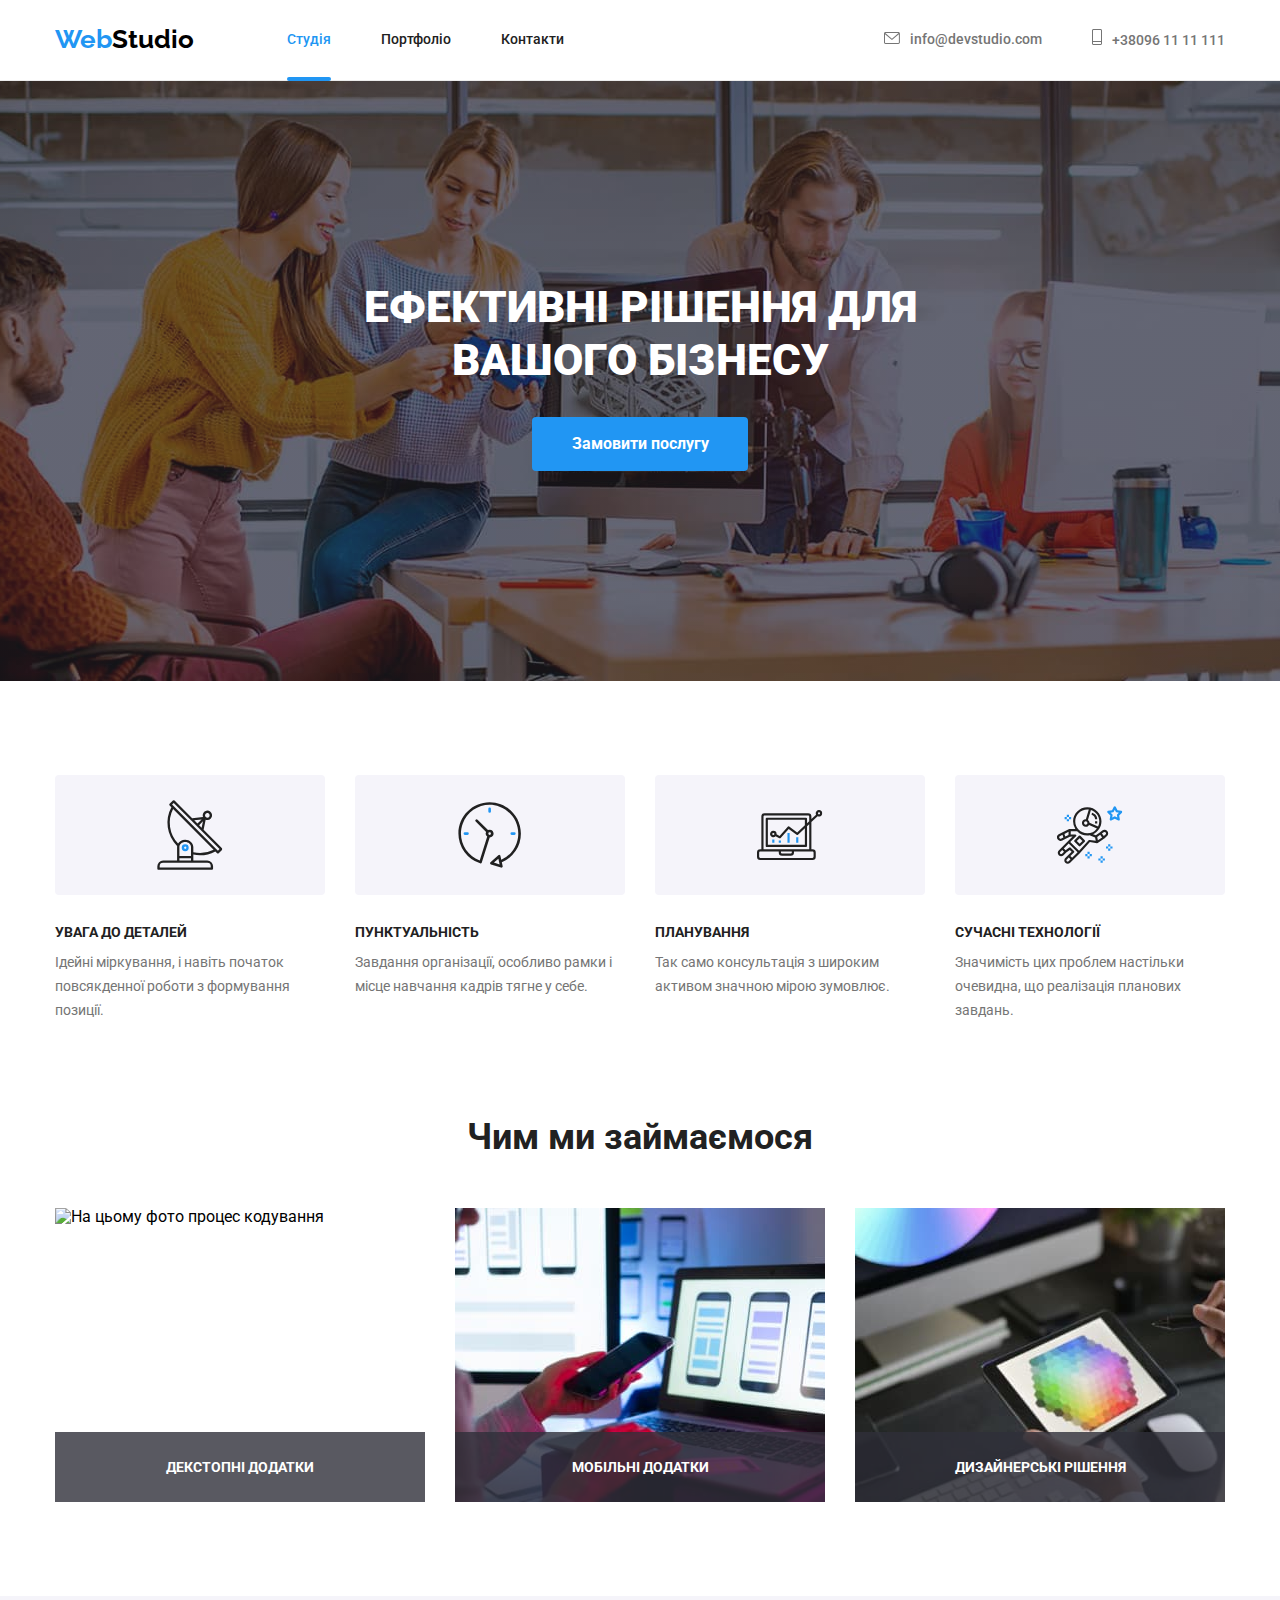
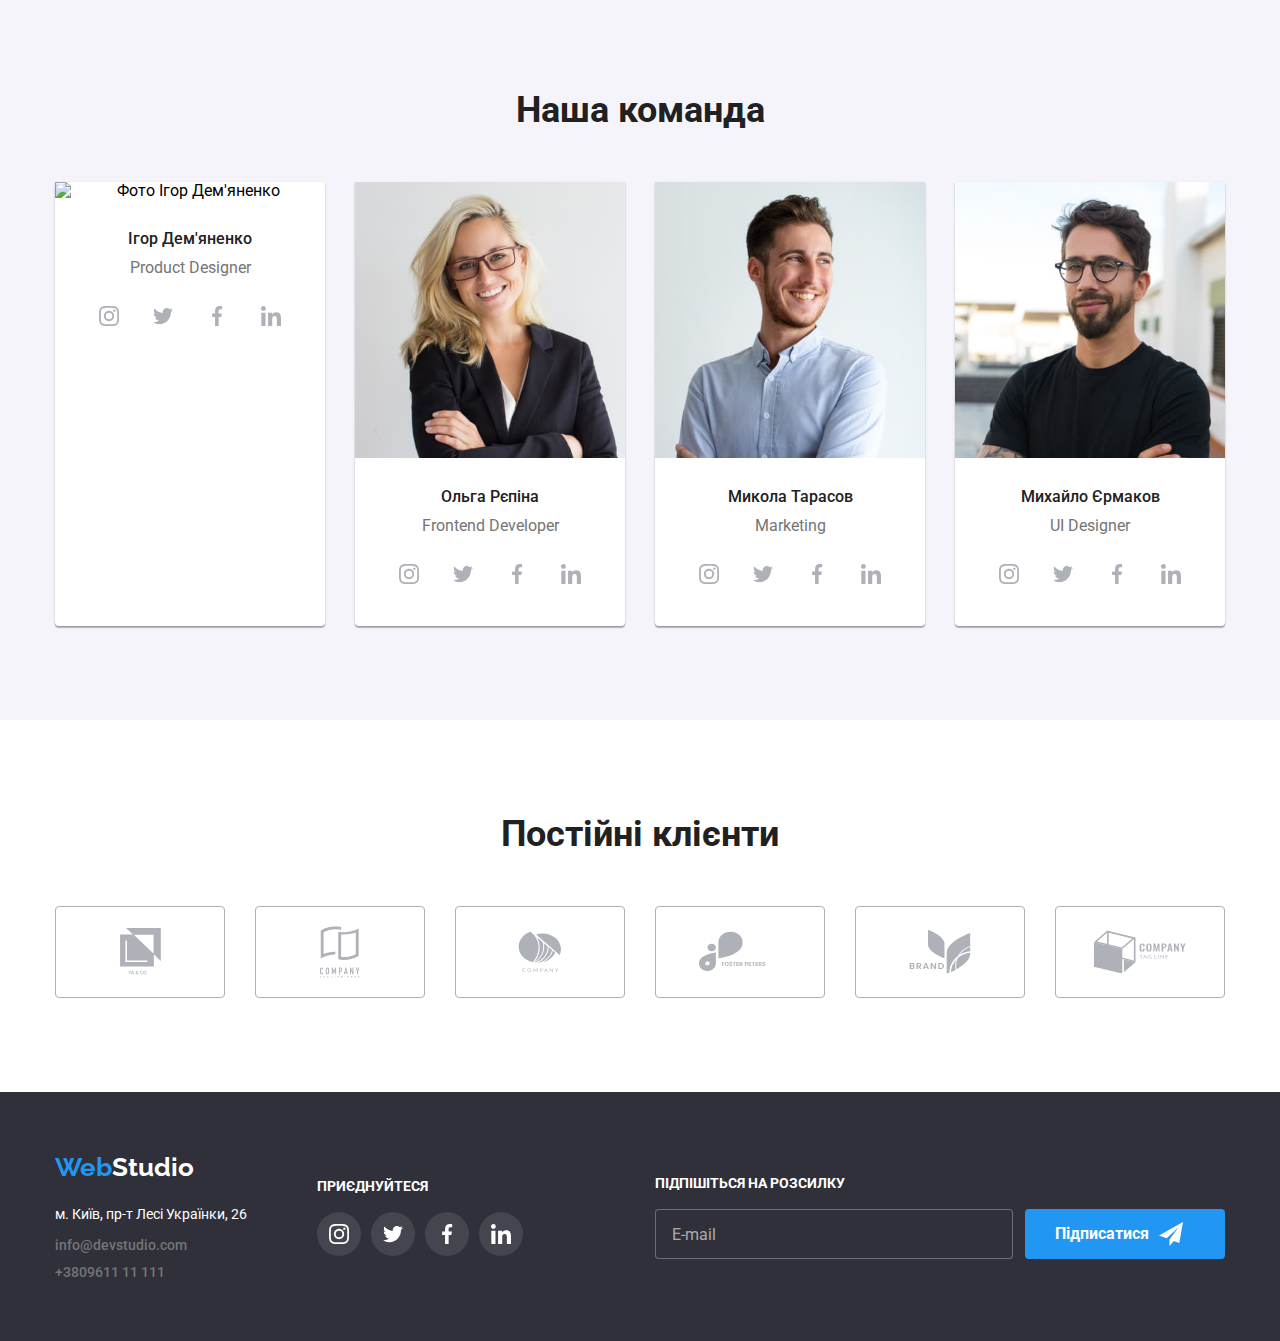
==== commit be6ff12a: "finish-working" ====
--- a/index.html
+++ b/index.html
@@ -107,13 +107,13 @@
         <div class="container">
           <h2 class="name-section">Чим ми займаємося</h2>
           <ul class="work__list">
-            <li class="work__item"><img src="./images/img1.jpg" alt="На цьому фото процес кодування" width="370">
+            <li class="work__item"><img srcset="./images/img1@1x.jpg 1x, ./images/img1@2x.jpg 2x" src="./images/img1.jpg" alt="На цьому фото процес кодування" width="370">
               <p class="work__name">Декстопні додатки</p>
             </li>
-            <li class="work__item"><img src="./images/img2.jpg" alt="На цьому фото процес програмування" width="370">
+            <li class="work__item"><img srcset="./images/img2@1x.jpg 1x, ./images/img2@2x.jpg 2x" src="./images/img2.jpg" alt="На цьому фото процес програмування" width="370">
               <p class="work__name">Мобільні додатки</p>
             </li>
-            <li class="work__item"><img src="./images/img3.jpg" alt="На цьому фото процес налаштування" width="370">
+            <li class="work__item"><img srcset="./images/img3@1x.jpg 1x, ./images/img3@2x.jpg 2x" src="./images/img3.jpg" alt="На цьому фото процес налаштування" width="370">
               <p class="work__name">Дизайнерські рішення</p>
             </li>
           </ul>
--- a/css/main.min.css
+++ b/css/main.min.css
@@ -1 +1 @@
-body{font-family:"Roboto",sans-serif;font-style:normal;font-weight:400;--dominant-color: #212121;--secondary-color: #757575;--accent-color: #2196F3}*,*::before,*::after{-webkit-box-sizing:border-box;box-sizing:border-box}h1,h2,h3,h4,h5,h6,p,ul{margin:0;padding:0}a{text-decoration:none}ul{list-style-type:none}img{display:block;max-width:100%;height:auto}address{font-style:normal}.container{width:100%;padding:0 15px;margin:0 auto;position:relative}@media screen and (min-width: 480px){.container{width:480px}}@media screen and (min-width: 768px){.container{width:768px}}@media screen and (min-width: 1200px){.container{width:1200px}}.section-position{padding-top:60px;padding-bottom:60px}@media screen and (min-width: 1200px){.section-position{padding-top:94px;padding-bottom:94px}}.name-section{font-weight:700;font-size:36px;line-height:1.16;color:var(--dominant-color);text-align:center;margin-bottom:50px}.logo{font-family:"Raleway",sans-serif;font-style:normal;font-weight:700;font-size:24px;line-height:.857;color:#000}@media screen and (min-width: 1200px){.logo{font-size:26px;line-height:1.2}}.logo__color{color:var(--accent-color)}.page-footer__logo{display:inline-block;margin-bottom:20px;color:#fff}.page-header{border-bottom:1px solid #ececec;padding-top:16px;padding-bottom:16px}@media screen and (min-width: 768px){.page-header{padding-top:26px;padding-bottom:26px}}@media screen and (min-width: 1200px){.page-header{padding-top:24px;padding-bottom:25px}}.page-header__container{display:-webkit-box;display:-ms-flexbox;display:flex;-webkit-box-align:center;-ms-flex-align:center;align-items:center}@media screen and (min-width: 768px){.page-header__wrap{display:-webkit-box;display:-ms-flexbox;display:flex;-webkit-box-align:center;-ms-flex-align:center;align-items:center}}.menu-toggle{min-height:40px;min-width:40px;display:-webkit-box;display:-ms-flexbox;display:flex;-webkit-box-align:center;-ms-flex-align:center;align-items:center;-webkit-box-pack:center;-ms-flex-pack:center;justify-content:center;margin:0;margin-left:auto;padding:0;background-color:rgba(0,0,0,0);cursor:pointer;border:none;border-radius:50%;outline:none}.menu-toggle:hover,.menu-toggle:focus{background-color:rgba(0,0,0,.1)}@media(min-width: 768px){.menu-toggle{display:none}}.menu-container{position:fixed;top:0;left:0;width:100%;height:100vh;padding:48px 40px;background-color:#fff;z-index:999;-webkit-transform:translateX(100%);transform:translateX(100%);-webkit-transition:-webkit-transform 250ms ease-in-out;transition:-webkit-transform 250ms ease-in-out;transition:transform 250ms ease-in-out;transition:transform 250ms ease-in-out, -webkit-transform 250ms ease-in-out}@media screen and (min-width: 480px){.menu-container{width:100vw}}.menu-container.is-open{-webkit-transform:translateX(0);transform:translateX(0)}.menu-container .menu-toggle{position:absolute;top:16px;right:16px;color:#fff}.mobile-social__list{display:-webkit-box;display:-ms-flexbox;display:flex}.mobile-social__item{color:#2196f3}.mobile-social__item:not(:last-child){margin-right:20px;padding-right:10px;border-right:1px solid rgba(33,33,33,.2)}@media screen and (max-width: 767px){.page-header__navigation{display:none}}@media screen and (min-width: 768px){.page-header__navigation{display:-webkit-box;display:-ms-flexbox;display:flex;-webkit-box-align:center;-ms-flex-align:center;align-items:center}}@media screen and (max-width: 1199px){.page-header__navigation{margin-right:80px}}.menu-mobile{margin-bottom:300px}@media screen and (min-width: 768px){.page-header__menu{display:-webkit-box;display:-ms-flexbox;display:flex;margin-left:90px}}@media screen and (min-width: 1200px){.page-header__menu{margin-left:93px}}.page-header__item{position:relative}@media screen and (max-width: 767px){.page-header__item:not(:last-child){margin-bottom:32px}}@media screen and (min-width: 768px){.page-header__item:not(:last-child){margin-right:50px}}.page-header__link{font-weight:500;font-size:40px;line-height:.851;color:var(--dominant-color);-webkit-transition:color 250ms cubic-bezier(0.4, 0, 0.2, 1);transition:color 250ms cubic-bezier(0.4, 0, 0.2, 1)}.page-header__link:hover,.page-header__link:focus{color:var(--accent-color)}@media screen and (min-width: 768px){.page-header__link{font-size:14px;line-height:1.1}}.page-header__link--active{color:var(--accent-color);-webkit-transition:color 250ms cubic-bezier(0.4, 0, 0.2, 1);transition:color 250ms cubic-bezier(0.4, 0, 0.2, 1)}@media screen and (min-width: 768px){.page-header__link--active::after{display:inline-block;content:"";height:4px;width:100%;position:absolute;left:0;bottom:-37px;border-radius:2px;background-color:var(--accent-color)}}@media screen and (min-width: 1200px){.page-header__link--active::after{bottom:-32px}}@media screen and (max-width: 767px){.contact-list{display:none}}@media screen and (min-width: 768px){.contact-list{display:-webkit-box;display:-ms-flexbox;display:flex;-ms-flex-wrap:wrap;flex-wrap:wrap;-webkit-box-align:center;-ms-flex-align:center;align-items:center}}@media screen and (min-width: 1200px){.contact-list{margin-left:auto}}@media screen and (max-width: 767px){.contact-list__item:not(:last-child){margin-bottom:32px}}@media screen and (min-width: 1200px){.contact-list__item:not(:last-child){margin-right:50px}}@media screen and (max-width: 767px){.contact-list__mobile{margin-bottom:64px}}.contact-list__link{-webkit-box-align:center;-ms-flex-align:center;align-items:center;font-weight:500;font-size:14px;line-height:1.1;text-align:center;color:var(--secondary-color);fill:var(--secondary-color);-webkit-transition:color 250ms cubic-bezier(0.4, 0, 0.2, 1),fill 250ms cubic-bezier(0.4, 0, 0.2, 1);transition:color 250ms cubic-bezier(0.4, 0, 0.2, 1),fill 250ms cubic-bezier(0.4, 0, 0.2, 1)}@media screen and (max-width: 767px){.contact-list__link{display:block;font-size:14px;line-height:0 .583}}.contact-list__link:hover,.contact-list__link:focus{color:var(--accent-color);fill:var(--accent-color)}.mobile-list__link{text-align:left;font-size:34px;line-height:.85}.contact-list__icon{margin-right:10px}@media screen and (max-width: 767px){.contact-list__icon{display:none}}@media screen and (min-width: 768px){.page-footer__address{margin-right:165px}}@media screen and (min-width: 1200px){.page-footer__address{margin-right:70px}}.address-item{margin-bottom:9px}.address-link{font-style:normal;font-weight:400;font-size:14px;line-height:1.7;color:#fff;-webkit-transition:color 250ms cubic-bezier(0.4, 0, 0.2, 1);transition:color 250ms cubic-bezier(0.4, 0, 0.2, 1)}.address-link:hover,.address-link:focus{color:var(--accent-color)}.hero-section{max-width:100%;height:400px;text-align:center;background-color:#2f303a;padding:118px 0;margin:0 auto;background-repeat:no-repeat;background-position:center;background-size:cover}@media screen and (min-device-pixel-ratio: 2)and (max-width: 767px),screen and (-webkit-min-device-pixel-ratio: 2)and (max-width: 767px),screen and (min-resolution: 192dpi)and (max-width: 767px),screen and (min-resolution: 2dppx)and (max-width: 767px){.hero-section{background-image:-webkit-gradient(linear, left top, left bottom, from(rgba(47, 48, 58, 0.4)), to(rgba(47, 48, 58, 0.4))),url(../../images/hero-background-mobile@2x.jpg);background-image:linear-gradient(rgba(47, 48, 58, 0.4), rgba(47, 48, 58, 0.4)),url(../../images/hero-background-mobile@2x.jpg)}}@media screen and (max-width: 767px){.hero-section{background-image:-webkit-gradient(linear, left top, left bottom, from(rgba(47, 48, 58, 0.4)), to(rgba(47, 48, 58, 0.4))),url(../../images/hero-background-mobile@1x.jpg);background-image:linear-gradient(rgba(47, 48, 58, 0.4), rgba(47, 48, 58, 0.4)),url(../../images/hero-background-mobile@1x.jpg);padding:118px 0 118px 0;width:480px}}@media screen and (min-device-pixel-ratio: 2)and (min-width: 768px),screen and (-webkit-min-device-pixel-ratio: 2)and (min-width: 768px),screen and (min-resolution: 192dpi)and (min-width: 768px),screen and (min-resolution: 2dppx)and (min-width: 768px){.hero-section{background-image:-webkit-gradient(linear, left top, left bottom, from(rgba(47, 48, 58, 0.4)), to(rgba(47, 48, 58, 0.4))),url(../../images/hero-background-tablet@2x.jpg);background-image:linear-gradient(rgba(47, 48, 58, 0.4), rgba(47, 48, 58, 0.4)),url(../../images/hero-background-tablet@2x.jpg);padding:118px 0 118px 0}}@media screen and (min-width: 768px){.hero-section{background-image:-webkit-gradient(linear, left top, left bottom, from(rgba(47, 48, 58, 0.4)), to(rgba(47, 48, 58, 0.4))),url(../../images/hero-background-tablet@1x.jpg);background-image:linear-gradient(rgba(47, 48, 58, 0.4), rgba(47, 48, 58, 0.4)),url(../../images/hero-background-tablet@1x.jpg);padding:118px 0 118px 0;width:768px}}@media screen and (min-device-pixel-ratio: 2)and (min-width: 1200px),screen and (-webkit-min-device-pixel-ratio: 2)and (min-width: 1200px),screen and (min-resolution: 192dpi)and (min-width: 1200px),screen and (min-resolution: 2dppx)and (min-width: 1200px){.hero-section{background-image:-webkit-gradient(linear, left top, left bottom, from(rgba(47, 48, 58, 0.4)), to(rgba(47, 48, 58, 0.4))),url(../../images/hero-background-desktop@2x.jpg);background-image:linear-gradient(rgba(47, 48, 58, 0.4), rgba(47, 48, 58, 0.4)),url(../../images/hero-background-desktop@2x.jpg)}}@media screen and (min-width: 1200px){.hero-section{background-image:-webkit-gradient(linear, left top, left bottom, from(rgba(47, 48, 58, 0.4)), to(rgba(47, 48, 58, 0.4))),url(../../images/hero-background-desktop@1x.jpg);background-image:linear-gradient(rgba(47, 48, 58, 0.4), rgba(47, 48, 58, 0.4)),url(../../images/hero-background-desktop@1x.jpg);padding:200px 0 200px 0;width:1600px;height:600px}}.hero-section__title{font-weight:900;font-size:44px;line-height:1.2;text-transform:uppercase;color:#fff;width:100%;margin-left:auto;margin-right:auto;margin-bottom:30px}@media screen and (max-width: 767px){.hero-section__title{display:block;width:360px;text-align:center;font-size:26px;line-height:1.5}}@media screen and (min-width: 768px){.hero-section__title{width:696px}}.hero-section__button{font-weight:700;font-size:16px;line-height:.533;border-radius:4px;border-color:rgba(0,0,0,0);color:#fff;background-color:var(--accent-color);min-height:54px;width:100%;padding:10px 24px;cursor:pointer;-webkit-transition:color 250ms cubic-bezier(0.4, 0, 0.2, 1),background-color 250ms cubic-bezier(0.4, 0, 0.2, 1);transition:color 250ms cubic-bezier(0.4, 0, 0.2, 1),background-color 250ms cubic-bezier(0.4, 0, 0.2, 1)}.hero-section__button:hover,.hero-section__button:focus{background-color:#fff;color:var(--dominant-color)}@media screen and (min-width: 480px){.hero-section__button{width:200px}}@media screen and (min-width: 1200px){.hero-section__button{width:216px;padding-left:32px;padding-right:32px;line-height:1.9}}.benefits-section{padding-bottom:0}.benefits-section__list{margin:-15px;padding-bottom:60px}@media screen and (min-width: 768px){.benefits-section__list{display:-webkit-box;display:-ms-flexbox;display:flex;-webkit-box-pack:center;-ms-flex-pack:center;justify-content:center;-ms-flex-wrap:wrap;flex-wrap:wrap;margin:-15px}}.benefits-section__item{text-align:left;width:calc(100% - 30px);margin:0 auto}@media screen and (min-width: 768px){.benefits-section__item{width:354px;margin:15px}}@media screen and (min-width: 1200px){.benefits-section__item{width:270px}}.benefits-section__wrap{display:-webkit-box;display:-ms-flexbox;display:flex;-webkit-box-align:center;-ms-flex-align:center;align-items:center;-webkit-box-pack:center;-ms-flex-pack:center;justify-content:center;width:100%;height:120px;background-color:#f5f4fa;border-radius:4px;margin-bottom:30px;padding:auto}.benefits-section__title{font-weight:700;font-size:14px;line-height:1.14;color:var(--dominant-color);margin-bottom:10px}.benefits-section__text{font-weight:400;font-size:14px;line-height:1.7;color:var(--secondary-color)}@media screen and (max-width: 1199px){.work{display:none}}.work__list{display:-webkit-box;display:-ms-flexbox;display:flex}.work__item{position:relative}.work__item:not(:last-child){margin-right:30px}.work__name{font-style:normal;font-weight:700;font-size:14px;line-height:.8px;text-transform:uppercase;color:#fff;display:-webkit-box;display:-ms-flexbox;display:flex;-webkit-box-pack:center;-ms-flex-pack:center;justify-content:center;-webkit-box-align:center;-ms-flex-align:center;align-items:center;width:370px;height:70px;text-align:center;background:rgba(47,48,58,.8);position:absolute;bottom:0}.developers{background-color:#f5f4fa}.developers-wrap{margin:-15px}@media screen and (min-width: 768px){.developers-wrap{display:-webkit-box;display:-ms-flexbox;display:flex;-ms-flex-wrap:wrap;flex-wrap:wrap}}.developers__item{text-align:center;background-color:#fff;-webkit-box-shadow:0px 1px 3px rgba(0,0,0,.12),0px 1px 1px rgba(0,0,0,.14),0px 2px 1px rgba(0,0,0,.2);box-shadow:0px 1px 3px rgba(0,0,0,.12),0px 1px 1px rgba(0,0,0,.14),0px 2px 1px rgba(0,0,0,.2);border-radius:0px 0px 4px 4px;border-color:rgba(0,0,0,0);width:100%}@media screen and (max-width: 767px){.developers__item{width:450px;margin:0 auto}.developers__item:not(:last-child){margin-bottom:30px}}@media screen and (min-width: 768px){.developers__item{width:354px;margin:15px}}@media screen and (min-width: 1200px){.developers__item{width:270px}}.developers__name{font-weight:500;font-size:16px;line-height:1.18;color:var(--dominant-color);padding-top:30px;margin-bottom:10px}.developers__position{font-weight:400;font-size:16px;line-height:1.18;color:var(--secondary-color);padding-bottom:16px}.developers__social-list{display:-webkit-box;display:-ms-flexbox;display:flex;-webkit-box-pack:center;-ms-flex-pack:center;justify-content:center;padding-bottom:30px}.social-list__item:not(:last-child){margin-right:10px}.social-list__link{display:-webkit-box;display:-ms-flexbox;display:flex;-webkit-box-align:center;-ms-flex-align:center;align-items:center;-webkit-box-pack:center;-ms-flex-pack:center;justify-content:center;width:44px;height:44px;color:#afb1b8;-webkit-transition:background-color 250ms cubic-bezier(0.4, 0, 0.2, 1),border-radius 250ms cubic-bezier(0.4, 0, 0.2, 1);transition:background-color 250ms cubic-bezier(0.4, 0, 0.2, 1),border-radius 250ms cubic-bezier(0.4, 0, 0.2, 1)}.social-list__link:hover,.social-list__link:focus{background-color:var(--accent-color);border-radius:50%}.social-list__icon{fill:#afb1b8;-webkit-transition:fill 250ms cubic-bezier(0.4, 0, 0.2, 1);transition:fill 250ms cubic-bezier(0.4, 0, 0.2, 1)}.social-list__link:hover .social-list__icon,.social-list__link:focus .social-list__icon{fill:#fff}.footer-social__list{display:-webkit-box;display:-ms-flexbox;display:flex;-webkit-box-pack:center;-ms-flex-pack:center;justify-content:center}@media screen and (max-width: 767px){.footer-social__list{margin:0 auto}}.footer-social__item:not(:last-child){margin-right:10px}.footer-social__icon{fill:#fff}.footer-social__item{background:rgba(255,255,255,.1);border-radius:50%;cursor:pointer;-webkit-transition:background-color 250ms cubic-bezier(0.4, 0, 0.2, 1);transition:background-color 250ms cubic-bezier(0.4, 0, 0.2, 1)}.footer-social__item:hover,.footer-social__item:focus{background-color:var(--accent-color)}.regular-clients__list{display:-webkit-box;display:-ms-flexbox;display:flex;-ms-flex-wrap:wrap;flex-wrap:wrap;-webkit-box-align:center;-ms-flex-align:center;align-items:center;-webkit-box-pack:center;-ms-flex-pack:center;justify-content:center;margin:-15px}.regular-clients__item{width:100%;margin:15px}@media screen and (min-width: 480px){.regular-clients__item{width:210px}}@media screen and (min-width: 768px){.regular-clients__item{width:226px}}@media screen and (min-width: 1200px){.regular-clients__item{width:170px;height:92px}}.regular-clients__link{display:-webkit-box;display:-ms-flexbox;display:flex;-webkit-box-align:center;-ms-flex-align:center;align-items:center;-webkit-box-pack:center;-ms-flex-pack:center;justify-content:center;margin:0;width:170px;height:92px;border:1px solid #afb1b8;border-radius:4px;-webkit-transition:border-color 250ms cubic-bezier(0.4, 0, 0.2, 1);transition:border-color 250ms cubic-bezier(0.4, 0, 0.2, 1)}.regular-clients__link:hover,.regular-clients__link:focus{border-color:var(--accent-color)}@media screen and (min-width: 768px){.regular-clients__link{width:226px}}@media screen and (min-width: 1200px){.regular-clients__link{width:100%}}.regular-clients__icon{fill:#afb1b8;-webkit-transition:fill 250ms cubic-bezier(0.4, 0, 0.2, 1);transition:fill 250ms cubic-bezier(0.4, 0, 0.2, 1)}.regular-clients__link:hover .regular-clients__icon,.regular-clients__link:focus .regular-clients__icon{fill:var(--accent-color)}.backdrop{position:fixed;top:0;left:0;width:100%;height:100%;background:rgba(0,0,0,.2);opacity:1;-webkit-transition:opacity 250ms cubic-bezier(0.4, 0, 0.2, 1);transition:opacity 250ms cubic-bezier(0.4, 0, 0.2, 1)}.modal{position:absolute;top:93px;left:15px;width:100%;height:609px;padding:40px;text-align:center;background:#fff;-webkit-box-shadow:0px 1px 3px rgba(0,0,0,.12),0px 1px 1px rgba(0,0,0,.14),0px 2px 1px rgba(0,0,0,.2);box-shadow:0px 1px 3px rgba(0,0,0,.12),0px 1px 1px rgba(0,0,0,.14),0px 2px 1px rgba(0,0,0,.2);border-radius:4px;-webkit-transform:scale(1);transform:scale(1);opacity:1;-webkit-transition:opacity 250ms cubic-bezier(0.4, 0, 0.2, 1),-webkit-transform 250ms cubic-bezier(0.4, 0, 0.2, 1);transition:opacity 250ms cubic-bezier(0.4, 0, 0.2, 1),-webkit-transform 250ms cubic-bezier(0.4, 0, 0.2, 1);transition:transform 250ms cubic-bezier(0.4, 0, 0.2, 1),opacity 250ms cubic-bezier(0.4, 0, 0.2, 1);transition:transform 250ms cubic-bezier(0.4, 0, 0.2, 1),opacity 250ms cubic-bezier(0.4, 0, 0.2, 1),-webkit-transform 250ms cubic-bezier(0.4, 0, 0.2, 1)}@media screen and (min-width: 480px){.modal{width:450px}}@media screen and (min-width: 768px){.modal{width:450px;height:609px;top:50%;left:50%;-webkit-transform:translate(-50%, -50%);transform:translate(-50%, -50%)}}@media screen and (min-width: 1200px){.modal{width:528px;height:581px}}.modal__name{font-style:normal;font-weight:700;font-size:20px;line-height:23px;text-align:center;color:var(--dominant-color);margin-bottom:12px}.modal__wrap{position:relative;display:-webkit-box;display:-ms-flexbox;display:flex;-webkit-box-orient:vertical;-webkit-box-direction:normal;-ms-flex-direction:column;flex-direction:column;margin-bottom:10px}.modal__label{display:-webkit-box;display:-ms-flexbox;display:flex;text-align:left;margin-bottom:4px;font-style:normal;font-size:12px;line-height:1.17;color:var(--secondary-color);cursor:pointer}.modal__input{width:100%;padding:10px 42px;line-height:1.125;border:1px solid rgba(33,33,33,.2);border-radius:4px;cursor:pointer;outline:none;-webkit-transition:border-color 250ms cubic-bezier(0.4, 0, 0.2, 1);transition:border-color 250ms cubic-bezier(0.4, 0, 0.2, 1)}.modal__input:focus{border-color:var(--accent-color)}.modal__icon{position:absolute;left:15px;bottom:14px;fill:var(--dominant-color);-webkit-transition:fill 250ms cubic-bezier(0.4, 0, 0.2, 1);transition:fill 250ms cubic-bezier(0.4, 0, 0.2, 1)}.modal__input:focus+.modal__icon{fill:var(--accent-color)}.modal__textarea{display:inline-block;resize:none;width:100%;height:120px;padding:12px 16px;border:1px solid rgba(33,33,33,.2);border-radius:4px;cursor:pointer;outline:none;-webkit-transition:border-color 250ms cubic-bezier(0.4, 0, 0.2, 1);transition:border-color 250ms cubic-bezier(0.4, 0, 0.2, 1)}.modal__textarea:focus{border-color:var(--accent-color)}.modal__textarea::-webkit-input-placeholder{font-style:normal;font-weight:400;font-size:12px;line-height:.857;color:rgba(117,117,117,.5)}.modal__textarea::-moz-placeholder{font-style:normal;font-weight:400;font-size:12px;line-height:.857;color:rgba(117,117,117,.5)}.modal__textarea:-ms-input-placeholder{font-style:normal;font-weight:400;font-size:12px;line-height:.857;color:rgba(117,117,117,.5)}.modal__textarea::-ms-input-placeholder{font-style:normal;font-weight:400;font-size:12px;line-height:.857;color:rgba(117,117,117,.5)}.modal__textarea::placeholder{font-style:normal;font-weight:400;font-size:12px;line-height:.857;color:rgba(117,117,117,.5)}.wrap__textarea{margin-bottom:20px}.modal__button{position:absolute;top:8px;right:8px;display:-webkit-box;display:-ms-flexbox;display:flex;-webkit-box-align:center;-ms-flex-align:center;align-items:center;-webkit-box-pack:center;-ms-flex-pack:center;justify-content:center;width:30px;height:30px;background:#fff;border:1px solid rgba(0,0,0,.1);border-radius:50%;cursor:pointer}.modal__button--blue{-webkit-transition:fill 250ms cubic-bezier(0.4, 0, 0.2, 1);transition:fill 250ms cubic-bezier(0.4, 0, 0.2, 1)}.modal__button:focus .modal__button--blue,.modal__button:hover .modal__button--blue{fill:var(--accent-color)}.modal__checkbox{position:relative;display:-webkit-box;display:-ms-flexbox;display:flex;-webkit-box-align:center;-ms-flex-align:center;align-items:center;-webkit-box-pack:center;-ms-flex-pack:center;justify-content:center;margin-bottom:30px}.checkbox__label{display:block;padding-left:20px;font-size:12px;line-height:.857;color:var(--secondary-color);cursor:pointer}@media screen and (min-width: 768px){.checkbox__label{font-size:12px;line-height:.857;padding-left:20px}}.checkbox__link{text-decoration:underline;color:var(--accent-color)}.checkbox__input{opacity:0;position:absolute;-webkit-transition:opacity 250ms cubic-bezier(0.4, 0, 0.2, 1);transition:opacity 250ms cubic-bezier(0.4, 0, 0.2, 1)}.checkbox__input{width:1px;height:1px;position:absolute;opacity:0;cursor:pointer;-webkit-transition:opacity 250ms cubic-bezier(0.4, 0, 0.2, 1);transition:opacity 250ms cubic-bezier(0.4, 0, 0.2, 1)}.checkbox__border{position:absolute;top:50%;left:5px;fill:rgba(0,0,0,0);-webkit-transform:translateY(-50%);transform:translateY(-50%);width:16px;height:15px;border:2px solid #212121;border-radius:2px;background-color:#fff;z-index:-1;-webkit-transition:background-color 250ms cubic-bezier(0.4, 0, 0.2, 1),fill 250ms cubic-bezier(0.4, 0, 0.2, 1),border 250ms cubic-bezier(0.4, 0, 0.2, 1);transition:background-color 250ms cubic-bezier(0.4, 0, 0.2, 1),fill 250ms cubic-bezier(0.4, 0, 0.2, 1),border 250ms cubic-bezier(0.4, 0, 0.2, 1)}.checkbox__input:checked+.checkbox__border{border:rgba(0,0,0,0);background-color:var(--accent-color);fill:#fff}@media screen and (min-width: 768px){.checkbox__border{top:50%;left:20px}}.modal__submit{font-style:normal;font-weight:700;font-size:16px;line-height:.533;color:#fff;width:200px;height:50px;background:#2196f3;border-radius:4px;border-color:rgba(0,0,0,0);-webkit-transition:color 250ms cubic-bezier(0.4, 0, 0.2, 1),background-color 250ms cubic-bezier(0.4, 0, 0.2, 1),-webkit-box-shadow 250ms cubic-bezier(0.4, 0, 0.2, 1);transition:color 250ms cubic-bezier(0.4, 0, 0.2, 1),background-color 250ms cubic-bezier(0.4, 0, 0.2, 1),-webkit-box-shadow 250ms cubic-bezier(0.4, 0, 0.2, 1);transition:box-shadow 250ms cubic-bezier(0.4, 0, 0.2, 1),color 250ms cubic-bezier(0.4, 0, 0.2, 1),background-color 250ms cubic-bezier(0.4, 0, 0.2, 1);transition:box-shadow 250ms cubic-bezier(0.4, 0, 0.2, 1),color 250ms cubic-bezier(0.4, 0, 0.2, 1),background-color 250ms cubic-bezier(0.4, 0, 0.2, 1),-webkit-box-shadow 250ms cubic-bezier(0.4, 0, 0.2, 1)}.modal__submit:hover,.modal__submit:focus{-webkit-box-shadow:0px 4px 4px rgba(0,0,0,.15);box-shadow:0px 4px 4px rgba(0,0,0,.15);cursor:pointer}.backdrop.is-hidden .modal{-webkit-transform:translate(-50%, -50%) scale(0.5);transform:translate(-50%, -50%) scale(0.5);opacity:0}.backdrop.is-hidden{opacity:0;pointer-events:none;visibility:inherit}.menu-portfolio{display:-webkit-box;display:-ms-flexbox;display:flex;-webkit-box-pack:center;-ms-flex-pack:center;justify-content:center;margin-bottom:50px}.menu-portfolio__item:not(:last-child){margin-right:8px}.button{background:#f5f4fa;cursor:pointer}.menu-portfolio__button{font-family:inherit;font-style:normal;font-weight:500;font-size:16px;line-height:1.5;border-color:rgba(0,0,0,0);border-radius:4px;padding:6px 22px;-webkit-transition:color 250ms cubic-bezier(0.4, 0, 0.2, 1),background-color 250ms cubic-bezier(0.4, 0, 0.2, 1),-webkit-box-shadow 250ms cubic-bezier(0.4, 0, 0.2, 1);transition:color 250ms cubic-bezier(0.4, 0, 0.2, 1),background-color 250ms cubic-bezier(0.4, 0, 0.2, 1),-webkit-box-shadow 250ms cubic-bezier(0.4, 0, 0.2, 1);transition:box-shadow 250ms cubic-bezier(0.4, 0, 0.2, 1),color 250ms cubic-bezier(0.4, 0, 0.2, 1),background-color 250ms cubic-bezier(0.4, 0, 0.2, 1);transition:box-shadow 250ms cubic-bezier(0.4, 0, 0.2, 1),color 250ms cubic-bezier(0.4, 0, 0.2, 1),background-color 250ms cubic-bezier(0.4, 0, 0.2, 1),-webkit-box-shadow 250ms cubic-bezier(0.4, 0, 0.2, 1)}.menu-portfolio__button:hover,.menu-portfolio__button:focus{-webkit-box-shadow:0px 3px 1px rgba(0,0,0,.1),0px 1px 2px rgba(0,0,0,.08),0px 2px 2px rgba(0,0,0,.12);box-shadow:0px 3px 1px rgba(0,0,0,.1),0px 1px 2px rgba(0,0,0,.08),0px 2px 2px rgba(0,0,0,.12);background-color:var(--accent-color);color:#fff}.product{display:-webkit-box;display:-ms-flexbox;display:flex;-ms-flex-wrap:wrap;flex-wrap:wrap}.product__item{margin-right:30px;margin-bottom:30px}.product__item:nth-child(3n){margin-right:0px}.product__item:nth-last-child(-n+3){margin-bottom:0px}.product__link{display:block;width:370px;-webkit-transition:-webkit-box-shadow 250ms cubic-bezier(0.4, 0, 0.2, 1);transition:-webkit-box-shadow 250ms cubic-bezier(0.4, 0, 0.2, 1);transition:box-shadow 250ms cubic-bezier(0.4, 0, 0.2, 1);transition:box-shadow 250ms cubic-bezier(0.4, 0, 0.2, 1), -webkit-box-shadow 250ms cubic-bezier(0.4, 0, 0.2, 1)}.product__link:hover,.product__link:focus{-webkit-box-shadow:0px 1px 1px rgba(0,0,0,.12),0px 4px 4px rgba(0,0,0,.06),1px 4px 6px rgba(0,0,0,.16);box-shadow:0px 1px 1px rgba(0,0,0,.12),0px 4px 4px rgba(0,0,0,.06),1px 4px 6px rgba(0,0,0,.16)}.product__accent{position:relative;overflow:hidden}.product__description{display:-webkit-box;display:-ms-flexbox;display:flex;-webkit-box-pack:center;-ms-flex-pack:center;justify-content:center;-webkit-box-align:center;-ms-flex-align:center;align-items:center;position:absolute;top:0;left:0;width:100%;height:100%;font-style:normal;font-weight:400;font-size:18px;line-height:28px;padding:63px 24px;color:#fff;background:rgba(33,150,243,.9);-webkit-transform:translateY(101%);transform:translateY(101%);-webkit-transition:-webkit-transform 250ms cubic-bezier(0.4, 0, 0.2, 1);transition:-webkit-transform 250ms cubic-bezier(0.4, 0, 0.2, 1);transition:transform 250ms cubic-bezier(0.4, 0, 0.2, 1);transition:transform 250ms cubic-bezier(0.4, 0, 0.2, 1), -webkit-transform 250ms cubic-bezier(0.4, 0, 0.2, 1)}.product__link:hover .product__description,.product__link:focus .product__description{-webkit-transform:translateY(0);transform:translateY(0)}.product__container{border:1px solid #eee;border-top:none;padding:20px 24px}.product__name{font-weight:700;font-size:18px;line-height:2;color:var(--dominant-color);margin-bottom:4px}.product__group{font-weight:400;font-size:16px;line-height:1.87;color:var(--secondary-color)}.page-footer{background-color:#2f303a;padding-top:60px;padding-bottom:60px}.page-footer__container{position:relative;text-align:center}@media screen and (min-width: 1200px){.page-footer__container{text-align:left}}@media screen and (min-width: 768px){.page-footer__container{display:-webkit-box;display:-ms-flexbox;display:flex;-ms-flex-wrap:wrap;flex-wrap:wrap;-webkit-box-pack:center;-ms-flex-pack:center;justify-content:center;-webkit-box-align:center;-ms-flex-align:center;align-items:center}}@media screen and (max-width: 1199px){.footer-wrap{margin-bottom:60px}}.page-footer__main-social-link{display:inline-block;font-style:normal;font-weight:700;font-size:14px;line-height:.875;text-transform:uppercase;color:#fff;margin-bottom:20px}@media screen and (min-width: 1200px){.page-footer__form-subscription{display:-webkit-box;display:-ms-flexbox;display:flex;-webkit-box-align:end;-ms-flex-align:end;align-items:end;margin-left:auto}}.form-subscription__button{font-style:normal;font-weight:700;font-size:16px;line-height:.533;text-align:center;width:100%;height:50px;margin:0 auto;padding-top:10px;padding-bottom:10px;padding-left:28px;border-radius:4px;border-color:rgba(0,0,0,0);color:#fff;background-color:var(--accent-color);display:-webkit-box;display:-ms-flexbox;display:flex;-webkit-box-align:center;-ms-flex-align:center;align-items:center;-webkit-transition:color 250ms cubic-bezier(0.4, 0, 0.2, 1),background-color 250ms cubic-bezier(0.4, 0, 0.2, 1),-webkit-box-shadow 250ms cubic-bezier(0.4, 0, 0.2, 1);transition:color 250ms cubic-bezier(0.4, 0, 0.2, 1),background-color 250ms cubic-bezier(0.4, 0, 0.2, 1),-webkit-box-shadow 250ms cubic-bezier(0.4, 0, 0.2, 1);transition:box-shadow 250ms cubic-bezier(0.4, 0, 0.2, 1),color 250ms cubic-bezier(0.4, 0, 0.2, 1),background-color 250ms cubic-bezier(0.4, 0, 0.2, 1);transition:box-shadow 250ms cubic-bezier(0.4, 0, 0.2, 1),color 250ms cubic-bezier(0.4, 0, 0.2, 1),background-color 250ms cubic-bezier(0.4, 0, 0.2, 1),-webkit-box-shadow 250ms cubic-bezier(0.4, 0, 0.2, 1)}@media screen and (min-width: 480px){.form-subscription__button{width:200px}}.form-subscription__button:hover,.form-subscription__button:focus{background-color:#fff;color:var(--dominant-color);-webkit-box-shadow:0px 4px 4px rgba(0,0,0,.15);box-shadow:0px 4px 4px rgba(0,0,0,.15);cursor:pointer}.form-subscription__icon{fill:#fff;margin-left:10px;-webkit-transition:fill 250ms cubic-bezier(0.4, 0, 0.2, 1);transition:fill 250ms cubic-bezier(0.4, 0, 0.2, 1)}.form-subscription__button:hover .form-subscription__icon,.form-subscription__button:focus .form-subscription__icon{fill:var(--dominant-color)}@media screen and (max-width: 767px){.form-subscription__wrap{width:100%}}@media screen and (max-width: 1199px){.form-subscription__wrap{margin-bottom:20px}}@media screen and (min-width: 1200px){.form-subscription__wrap{width:358px;margin-right:12px}}.form-subscription__label{display:inline-block;color:#fff;font-style:normal;font-weight:700;font-size:14px;line-height:.875;text-align:center;text-transform:uppercase;cursor:pointer;margin-bottom:20px}.form-subscription__input{width:100%;height:50px;padding:15px 16px;border:1px solid rgba(255,255,255,.3);border-radius:4px;background-color:#2f303a;cursor:pointer;outline:none;color:rgba(255,255,255,.6);-webkit-transition:-webkit-filter 250ms cubic-bezier(0.4, 0, 0.2, 1);transition:-webkit-filter 250ms cubic-bezier(0.4, 0, 0.2, 1);transition:filter 250ms cubic-bezier(0.4, 0, 0.2, 1);transition:filter 250ms cubic-bezier(0.4, 0, 0.2, 1), -webkit-filter 250ms cubic-bezier(0.4, 0, 0.2, 1)}.form-subscription__input:hover,.form-subscription__input:focus{-webkit-filter:drop-shadow(0px 4px 4px rgba(0, 0, 0, 0.15));filter:drop-shadow(0px 4px 4px rgba(0, 0, 0, 0.15))}.form-subscription__input::-webkit-input-placeholder{font-style:normal;font-weight:400;font-size:16px;line-height:.8;color:rgba(255,255,255,.6)}.form-subscription__input::-moz-placeholder{font-style:normal;font-weight:400;font-size:16px;line-height:.8;color:rgba(255,255,255,.6)}.form-subscription__input:-ms-input-placeholder{font-style:normal;font-weight:400;font-size:16px;line-height:.8;color:rgba(255,255,255,.6)}.form-subscription__input::-ms-input-placeholder{font-style:normal;font-weight:400;font-size:16px;line-height:.8;color:rgba(255,255,255,.6)}.form-subscription__input::placeholder{font-style:normal;font-weight:400;font-size:16px;line-height:.8;color:rgba(255,255,255,.6)}/*# sourceMappingURL=main.min.css.map */+body{font-family:"Roboto",sans-serif;font-style:normal;font-weight:400;--dominant-color: #212121;--secondary-color: #757575;--accent-color: #2196F3}*,*::before,*::after{-webkit-box-sizing:border-box;box-sizing:border-box}h1,h2,h3,h4,h5,h6,p,ul{margin:0;padding:0}a{text-decoration:none}ul{list-style-type:none}img{display:block;max-width:100%;height:auto}address{font-style:normal}.container{width:100%;padding:0 15px;margin:0 auto;position:relative}@media screen and (min-width: 480px){.container{width:480px}}@media screen and (min-width: 768px){.container{width:768px}}@media screen and (min-width: 1200px){.container{width:1200px}}.section-position{padding-top:60px;padding-bottom:60px}@media screen and (min-width: 1200px){.section-position{padding-top:94px;padding-bottom:94px}}.name-section{font-weight:700;font-size:36px;line-height:1.16;color:var(--dominant-color);text-align:center;margin-bottom:50px}.logo{font-family:"Raleway",sans-serif;font-style:normal;font-weight:700;font-size:24px;line-height:.857;color:#000}@media screen and (min-width: 1200px){.logo{font-size:26px;line-height:1.2}}.logo__color{color:var(--accent-color)}.page-footer__logo{display:inline-block;margin-bottom:20px;color:#fff}.page-header{border-bottom:1px solid #ececec;padding-top:16px;padding-bottom:16px}@media screen and (min-width: 768px){.page-header{padding-top:26px;padding-bottom:26px}}@media screen and (min-width: 1200px){.page-header{padding-top:24px;padding-bottom:25px}}.page-header__container{display:-webkit-box;display:-ms-flexbox;display:flex;-webkit-box-align:center;-ms-flex-align:center;align-items:center}@media screen and (min-width: 768px){.page-header__wrap{display:-webkit-box;display:-ms-flexbox;display:flex;-webkit-box-align:center;-ms-flex-align:center;align-items:center;width:100%}}.menu-toggle{min-height:40px;min-width:40px;display:-webkit-box;display:-ms-flexbox;display:flex;-webkit-box-align:center;-ms-flex-align:center;align-items:center;-webkit-box-pack:center;-ms-flex-pack:center;justify-content:center;margin:0;margin-left:auto;padding:0;background-color:rgba(0,0,0,0);cursor:pointer;border:none;border-radius:50%;outline:none}.menu-toggle:hover,.menu-toggle:focus{background-color:rgba(0,0,0,.1)}@media(min-width: 768px){.menu-toggle{display:none}}.menu-container{position:fixed;top:0;left:0;width:100%;height:100vh;padding:48px 40px;background-color:#fff;z-index:999;-webkit-transform:translateX(100%);transform:translateX(100%);-webkit-transition:-webkit-transform 250ms ease-in-out;transition:-webkit-transform 250ms ease-in-out;transition:transform 250ms ease-in-out;transition:transform 250ms ease-in-out, -webkit-transform 250ms ease-in-out}@media screen and (min-width: 480px){.menu-container{width:100vw}}.menu-container.is-open{-webkit-transform:translateX(0);transform:translateX(0)}.menu-container .menu-toggle{position:absolute;top:16px;right:16px;color:#fff}.mobile-social__list{display:-webkit-box;display:-ms-flexbox;display:flex}.mobile-social__item{color:#2196f3}.mobile-social__item:not(:last-child){margin-right:20px;padding-right:10px;border-right:1px solid rgba(33,33,33,.2)}@media screen and (max-width: 767px){.page-header__navigation{display:none}}@media screen and (min-width: 768px){.page-header__navigation{display:-webkit-box;display:-ms-flexbox;display:flex;-webkit-box-align:center;-ms-flex-align:center;align-items:center}}@media screen and (max-width: 1199px){.page-header__navigation{margin-right:80px}}.menu-mobile{margin-bottom:300px}@media screen and (min-width: 768px){.page-header__menu{display:-webkit-box;display:-ms-flexbox;display:flex;margin-left:90px}}@media screen and (min-width: 1200px){.page-header__menu{margin-left:93px}}.page-header__item{position:relative}@media screen and (max-width: 767px){.page-header__item:not(:last-child){margin-bottom:32px}}@media screen and (min-width: 768px){.page-header__item:not(:last-child){margin-right:50px}}.page-header__link{font-weight:500;font-size:40px;line-height:.851;color:var(--dominant-color);-webkit-transition:color 250ms cubic-bezier(0.4, 0, 0.2, 1);transition:color 250ms cubic-bezier(0.4, 0, 0.2, 1)}.page-header__link:hover,.page-header__link:focus{color:var(--accent-color)}@media screen and (min-width: 768px){.page-header__link{font-size:14px;line-height:1.1}}.page-header__link--active{color:var(--accent-color);-webkit-transition:color 250ms cubic-bezier(0.4, 0, 0.2, 1);transition:color 250ms cubic-bezier(0.4, 0, 0.2, 1)}@media screen and (min-width: 768px){.page-header__link--active::after{display:inline-block;content:"";height:4px;width:100%;position:absolute;left:0;bottom:-37px;border-radius:2px;background-color:var(--accent-color)}}@media screen and (min-width: 1200px){.page-header__link--active::after{bottom:-32px}}@media screen and (max-width: 767px){.contact-list{display:none}}@media screen and (min-width: 768px){.contact-list{display:-webkit-box;display:-ms-flexbox;display:flex;-ms-flex-wrap:wrap;flex-wrap:wrap;-webkit-box-align:center;-ms-flex-align:center;align-items:center}}@media screen and (min-width: 1200px){.contact-list{margin-left:auto}}@media screen and (max-width: 767px){.contact-list__item:not(:last-child){margin-bottom:32px}}@media screen and (max-width: 1199px){.contact-list__item:not(:last-child){margin-bottom:10px}}@media screen and (min-width: 1200px){.contact-list__item:not(:last-child){margin-right:50px}}@media screen and (max-width: 767px){.contact-list__mobile{margin-bottom:64px}}.contact-list__link{-webkit-box-align:center;-ms-flex-align:center;align-items:center;font-weight:500;font-size:14px;line-height:1.1;text-align:center;color:var(--secondary-color);fill:var(--secondary-color);-webkit-transition:color 250ms cubic-bezier(0.4, 0, 0.2, 1),fill 250ms cubic-bezier(0.4, 0, 0.2, 1);transition:color 250ms cubic-bezier(0.4, 0, 0.2, 1),fill 250ms cubic-bezier(0.4, 0, 0.2, 1)}@media screen and (max-width: 767px){.contact-list__link{display:block;font-size:14px;line-height:0 .583}}.contact-list__link:hover,.contact-list__link:focus{color:var(--accent-color);fill:var(--accent-color)}.mobile-list__link{text-align:left;font-size:34px;line-height:.85}.contact-list__icon{margin-right:10px}@media screen and (max-width: 767px){.contact-list__icon{display:none}}@media screen and (min-width: 768px){.page-footer__address{margin-right:165px}}@media screen and (min-width: 1200px){.page-footer__address{margin-right:70px}}.address-item{margin-bottom:9px}.address-link{font-style:normal;font-weight:400;font-size:14px;line-height:1.7;color:#fff;-webkit-transition:color 250ms cubic-bezier(0.4, 0, 0.2, 1);transition:color 250ms cubic-bezier(0.4, 0, 0.2, 1)}.address-link:hover,.address-link:focus{color:var(--accent-color)}.hero-section{max-width:100%;height:400px;text-align:center;background-color:#2f303a;padding:118px 0;margin:0 auto;background-repeat:no-repeat;background-position:center;background-size:cover}@media screen and (min-device-pixel-ratio: 2)and (max-width: 767px),screen and (-webkit-min-device-pixel-ratio: 2)and (max-width: 767px),screen and (min-resolution: 192dpi)and (max-width: 767px),screen and (min-resolution: 2dppx)and (max-width: 767px){.hero-section{background-image:-webkit-gradient(linear, left top, left bottom, from(rgba(47, 48, 58, 0.4)), to(rgba(47, 48, 58, 0.4))),url(./../images/hero-background-mobile@2x.jpg);background-image:linear-gradient(rgba(47, 48, 58, 0.4), rgba(47, 48, 58, 0.4)),url(./../images/hero-background-mobile@2x.jpg)}}@media screen and (max-width: 767px){.hero-section{background-image:-webkit-gradient(linear, left top, left bottom, from(rgba(47, 48, 58, 0.4)), to(rgba(47, 48, 58, 0.4))),url(./../images/hero-background-mobile@1x.jpg);background-image:linear-gradient(rgba(47, 48, 58, 0.4), rgba(47, 48, 58, 0.4)),url(./../images/hero-background-mobile@1x.jpg);padding:118px 0 118px 0;width:480px}}@media screen and (min-device-pixel-ratio: 2)and (min-width: 768px),screen and (-webkit-min-device-pixel-ratio: 2)and (min-width: 768px),screen and (min-resolution: 192dpi)and (min-width: 768px),screen and (min-resolution: 2dppx)and (min-width: 768px){.hero-section{background-image:-webkit-gradient(linear, left top, left bottom, from(rgba(47, 48, 58, 0.4)), to(rgba(47, 48, 58, 0.4))),url(./../images/hero-background-tablet@2x.jpg);background-image:linear-gradient(rgba(47, 48, 58, 0.4), rgba(47, 48, 58, 0.4)),url(./../images/hero-background-tablet@2x.jpg);padding:118px 0 118px 0}}@media screen and (min-width: 768px){.hero-section{background-image:-webkit-gradient(linear, left top, left bottom, from(rgba(47, 48, 58, 0.4)), to(rgba(47, 48, 58, 0.4))),url(./../images/hero-background-tablet@1x.jpg);background-image:linear-gradient(rgba(47, 48, 58, 0.4), rgba(47, 48, 58, 0.4)),url(./../images/hero-background-tablet@1x.jpg);padding:118px 0 118px 0;width:768px}}@media screen and (min-device-pixel-ratio: 2)and (min-width: 1200px),screen and (-webkit-min-device-pixel-ratio: 2)and (min-width: 1200px),screen and (min-resolution: 192dpi)and (min-width: 1200px),screen and (min-resolution: 2dppx)and (min-width: 1200px){.hero-section{background-image:-webkit-gradient(linear, left top, left bottom, from(rgba(47, 48, 58, 0.4)), to(rgba(47, 48, 58, 0.4))),url(./../images/hero-background-desktop@2x.jpg);background-image:linear-gradient(rgba(47, 48, 58, 0.4), rgba(47, 48, 58, 0.4)),url(./../images/hero-background-desktop@2x.jpg)}}@media screen and (min-width: 1200px){.hero-section{background-image:-webkit-gradient(linear, left top, left bottom, from(rgba(47, 48, 58, 0.4)), to(rgba(47, 48, 58, 0.4))),url(./../images/hero-background-desktop@1x.jpg);background-image:linear-gradient(rgba(47, 48, 58, 0.4), rgba(47, 48, 58, 0.4)),url(./../images/hero-background-desktop@1x.jpg);padding:200px 0 200px 0;width:1600px;height:600px}}.hero-section__title{font-weight:900;font-size:44px;line-height:1.2;text-transform:uppercase;color:#fff;width:100%;margin-left:auto;margin-right:auto;margin-bottom:30px}@media screen and (max-width: 767px){.hero-section__title{display:block;width:360px;text-align:center;font-size:26px;line-height:1.5}}@media screen and (min-width: 768px){.hero-section__title{width:696px}}.hero-section__button{font-weight:700;font-size:16px;line-height:.533;border-radius:4px;border-color:rgba(0,0,0,0);color:#fff;background-color:var(--accent-color);min-height:54px;width:100%;padding:10px 24px;cursor:pointer;-webkit-transition:color 250ms cubic-bezier(0.4, 0, 0.2, 1),background-color 250ms cubic-bezier(0.4, 0, 0.2, 1);transition:color 250ms cubic-bezier(0.4, 0, 0.2, 1),background-color 250ms cubic-bezier(0.4, 0, 0.2, 1)}.hero-section__button:hover,.hero-section__button:focus{background-color:#fff;color:var(--dominant-color)}@media screen and (min-width: 480px){.hero-section__button{width:200px}}@media screen and (min-width: 1200px){.hero-section__button{width:216px;padding-left:32px;padding-right:32px;line-height:1.9}}.benefits-section{padding-bottom:0}.benefits-section__list{margin:-15px}@media screen and (max-width: 1199px){.benefits-section__list{padding-bottom:60px}}@media screen and (min-width: 768px){.benefits-section__list{display:-webkit-box;display:-ms-flexbox;display:flex;-webkit-box-pack:center;-ms-flex-pack:center;justify-content:center;-ms-flex-wrap:wrap;flex-wrap:wrap;margin:-15px}}.benefits-section__item{text-align:left;width:calc(100% - 30px);margin:0 auto}@media screen and (min-width: 768px){.benefits-section__item{width:354px;margin:15px}}@media screen and (min-width: 1200px){.benefits-section__item{width:270px}}.benefits-section__wrap{display:-webkit-box;display:-ms-flexbox;display:flex;-webkit-box-align:center;-ms-flex-align:center;align-items:center;-webkit-box-pack:center;-ms-flex-pack:center;justify-content:center;width:100%;height:120px;background-color:#f5f4fa;border-radius:4px;margin-bottom:30px;padding:auto}.benefits-section__title{font-weight:700;font-size:14px;line-height:1.14;color:var(--dominant-color);margin-bottom:10px}@media screen and (max-width: 767px){.benefits-section__title{text-align:center}}.benefits-section__text{font-weight:400;font-size:14px;line-height:1.7;color:var(--secondary-color)}@media screen and (max-width: 1199px){.work{display:none}}.work__list{display:-webkit-box;display:-ms-flexbox;display:flex}.work__item{position:relative}.work__item:not(:last-child){margin-right:30px}.work__name{font-style:normal;font-weight:700;font-size:14px;line-height:.8px;text-transform:uppercase;color:#fff;display:-webkit-box;display:-ms-flexbox;display:flex;-webkit-box-pack:center;-ms-flex-pack:center;justify-content:center;-webkit-box-align:center;-ms-flex-align:center;align-items:center;width:370px;height:70px;text-align:center;background:rgba(47,48,58,.8);position:absolute;bottom:0}.developers{background-color:#f5f4fa}.developers-wrap{margin:-15px}@media screen and (min-width: 768px){.developers-wrap{display:-webkit-box;display:-ms-flexbox;display:flex;-ms-flex-wrap:wrap;flex-wrap:wrap}}.developers__item{text-align:center;background-color:#fff;-webkit-box-shadow:0px 1px 3px rgba(0,0,0,.12),0px 1px 1px rgba(0,0,0,.14),0px 2px 1px rgba(0,0,0,.2);box-shadow:0px 1px 3px rgba(0,0,0,.12),0px 1px 1px rgba(0,0,0,.14),0px 2px 1px rgba(0,0,0,.2);border-radius:0px 0px 4px 4px;border-color:rgba(0,0,0,0);width:100%}@media screen and (max-width: 767px){.developers__item{width:450px;margin:0 auto}.developers__item:not(:last-child){margin-bottom:30px}}@media screen and (min-width: 768px){.developers__item{width:354px;margin:15px}}@media screen and (min-width: 1200px){.developers__item{width:270px}}.developers__name{font-weight:500;font-size:16px;line-height:1.18;color:var(--dominant-color);padding-top:30px;margin-bottom:10px}.developers__position{font-weight:400;font-size:16px;line-height:1.18;color:var(--secondary-color);padding-bottom:16px}.developers__social-list{display:-webkit-box;display:-ms-flexbox;display:flex;-webkit-box-pack:center;-ms-flex-pack:center;justify-content:center;padding-bottom:30px}.social-list__item:not(:last-child){margin-right:10px}.social-list__link{display:-webkit-box;display:-ms-flexbox;display:flex;-webkit-box-align:center;-ms-flex-align:center;align-items:center;-webkit-box-pack:center;-ms-flex-pack:center;justify-content:center;width:44px;height:44px;color:#afb1b8;-webkit-transition:background-color 250ms cubic-bezier(0.4, 0, 0.2, 1),border-radius 250ms cubic-bezier(0.4, 0, 0.2, 1);transition:background-color 250ms cubic-bezier(0.4, 0, 0.2, 1),border-radius 250ms cubic-bezier(0.4, 0, 0.2, 1)}.social-list__link:hover,.social-list__link:focus{background-color:var(--accent-color);border-radius:50%}.social-list__icon{fill:#afb1b8;-webkit-transition:fill 250ms cubic-bezier(0.4, 0, 0.2, 1);transition:fill 250ms cubic-bezier(0.4, 0, 0.2, 1)}.social-list__link:hover .social-list__icon,.social-list__link:focus .social-list__icon{fill:#fff}.footer-social__list{display:-webkit-box;display:-ms-flexbox;display:flex;-webkit-box-pack:center;-ms-flex-pack:center;justify-content:center}@media screen and (max-width: 767px){.footer-social__list{margin:0 auto}}.footer-social__item:not(:last-child){margin-right:10px}.footer-social__icon{fill:#fff}.footer-social__item{background:rgba(255,255,255,.1);border-radius:50%;cursor:pointer;-webkit-transition:background-color 250ms cubic-bezier(0.4, 0, 0.2, 1);transition:background-color 250ms cubic-bezier(0.4, 0, 0.2, 1)}.footer-social__item:hover,.footer-social__item:focus{background-color:var(--accent-color)}.regular-clients__list{display:-webkit-box;display:-ms-flexbox;display:flex;-ms-flex-wrap:wrap;flex-wrap:wrap;-webkit-box-align:center;-ms-flex-align:center;align-items:center;-webkit-box-pack:center;-ms-flex-pack:center;justify-content:center;margin:-15px}.regular-clients__item{width:100%;margin:15px}@media screen and (min-width: 480px){.regular-clients__item{width:210px}}@media screen and (min-width: 768px){.regular-clients__item{width:226px}}@media screen and (min-width: 1200px){.regular-clients__item{width:170px;height:92px}}.regular-clients__link{display:-webkit-box;display:-ms-flexbox;display:flex;-webkit-box-align:center;-ms-flex-align:center;align-items:center;-webkit-box-pack:center;-ms-flex-pack:center;justify-content:center;margin:0;width:170px;height:92px;border:1px solid #afb1b8;border-radius:4px;-webkit-transition:border-color 250ms cubic-bezier(0.4, 0, 0.2, 1);transition:border-color 250ms cubic-bezier(0.4, 0, 0.2, 1)}.regular-clients__link:hover,.regular-clients__link:focus{border-color:var(--accent-color)}@media screen and (min-width: 768px){.regular-clients__link{width:226px}}@media screen and (min-width: 1200px){.regular-clients__link{width:100%}}.regular-clients__icon{fill:#afb1b8;-webkit-transition:fill 250ms cubic-bezier(0.4, 0, 0.2, 1);transition:fill 250ms cubic-bezier(0.4, 0, 0.2, 1)}.regular-clients__link:hover .regular-clients__icon,.regular-clients__link:focus .regular-clients__icon{fill:var(--accent-color)}.backdrop{position:fixed;top:0;left:0;width:100%;height:100%;background:rgba(0,0,0,.2);opacity:1;-webkit-transition:opacity 250ms cubic-bezier(0.4, 0, 0.2, 1);transition:opacity 250ms cubic-bezier(0.4, 0, 0.2, 1)}.modal{position:absolute;top:93px;left:15px;width:100%;height:609px;padding:40px;text-align:center;background:#fff;-webkit-box-shadow:0px 1px 3px rgba(0,0,0,.12),0px 1px 1px rgba(0,0,0,.14),0px 2px 1px rgba(0,0,0,.2);box-shadow:0px 1px 3px rgba(0,0,0,.12),0px 1px 1px rgba(0,0,0,.14),0px 2px 1px rgba(0,0,0,.2);border-radius:4px;-webkit-transform:scale(1);transform:scale(1);opacity:1;-webkit-transition:opacity 250ms cubic-bezier(0.4, 0, 0.2, 1),-webkit-transform 250ms cubic-bezier(0.4, 0, 0.2, 1);transition:opacity 250ms cubic-bezier(0.4, 0, 0.2, 1),-webkit-transform 250ms cubic-bezier(0.4, 0, 0.2, 1);transition:transform 250ms cubic-bezier(0.4, 0, 0.2, 1),opacity 250ms cubic-bezier(0.4, 0, 0.2, 1);transition:transform 250ms cubic-bezier(0.4, 0, 0.2, 1),opacity 250ms cubic-bezier(0.4, 0, 0.2, 1),-webkit-transform 250ms cubic-bezier(0.4, 0, 0.2, 1)}@media screen and (min-width: 480px){.modal{width:450px}}@media screen and (min-width: 768px){.modal{width:450px;height:609px;top:50%;left:50%;-webkit-transform:translate(-50%, -50%);transform:translate(-50%, -50%)}}@media screen and (min-width: 1200px){.modal{width:528px;height:581px}}.modal__name{font-style:normal;font-weight:700;font-size:20px;line-height:23px;text-align:center;color:var(--dominant-color);margin-bottom:12px}.modal__wrap{position:relative;display:-webkit-box;display:-ms-flexbox;display:flex;-webkit-box-orient:vertical;-webkit-box-direction:normal;-ms-flex-direction:column;flex-direction:column;margin-bottom:10px}.modal__label{display:-webkit-box;display:-ms-flexbox;display:flex;text-align:left;margin-bottom:4px;font-style:normal;font-size:12px;line-height:1.17;color:var(--secondary-color);cursor:pointer}.modal__input{width:100%;padding:10px 42px;line-height:1.125;border:1px solid rgba(33,33,33,.2);border-radius:4px;cursor:pointer;outline:none;-webkit-transition:border-color 250ms cubic-bezier(0.4, 0, 0.2, 1);transition:border-color 250ms cubic-bezier(0.4, 0, 0.2, 1)}.modal__input:focus{border-color:var(--accent-color)}.modal__icon{position:absolute;left:15px;bottom:14px;fill:var(--dominant-color);-webkit-transition:fill 250ms cubic-bezier(0.4, 0, 0.2, 1);transition:fill 250ms cubic-bezier(0.4, 0, 0.2, 1)}.modal__input:focus+.modal__icon{fill:var(--accent-color)}.modal__textarea{display:inline-block;resize:none;width:100%;height:120px;padding:12px 16px;border:1px solid rgba(33,33,33,.2);border-radius:4px;cursor:pointer;outline:none;-webkit-transition:border-color 250ms cubic-bezier(0.4, 0, 0.2, 1);transition:border-color 250ms cubic-bezier(0.4, 0, 0.2, 1)}.modal__textarea:focus{border-color:var(--accent-color)}.modal__textarea::-webkit-input-placeholder{font-style:normal;font-weight:400;font-size:12px;line-height:.857;color:rgba(117,117,117,.5)}.modal__textarea::-moz-placeholder{font-style:normal;font-weight:400;font-size:12px;line-height:.857;color:rgba(117,117,117,.5)}.modal__textarea:-ms-input-placeholder{font-style:normal;font-weight:400;font-size:12px;line-height:.857;color:rgba(117,117,117,.5)}.modal__textarea::-ms-input-placeholder{font-style:normal;font-weight:400;font-size:12px;line-height:.857;color:rgba(117,117,117,.5)}.modal__textarea::placeholder{font-style:normal;font-weight:400;font-size:12px;line-height:.857;color:rgba(117,117,117,.5)}.wrap__textarea{margin-bottom:20px}.modal__button{position:absolute;top:8px;right:8px;display:-webkit-box;display:-ms-flexbox;display:flex;-webkit-box-align:center;-ms-flex-align:center;align-items:center;-webkit-box-pack:center;-ms-flex-pack:center;justify-content:center;width:30px;height:30px;background:#fff;border:1px solid rgba(0,0,0,.1);border-radius:50%;cursor:pointer}.modal__button--blue{-webkit-transition:fill 250ms cubic-bezier(0.4, 0, 0.2, 1);transition:fill 250ms cubic-bezier(0.4, 0, 0.2, 1)}.modal__button:focus .modal__button--blue,.modal__button:hover .modal__button--blue{fill:var(--accent-color)}.modal__checkbox{position:relative;display:-webkit-box;display:-ms-flexbox;display:flex;-webkit-box-align:center;-ms-flex-align:center;align-items:center;-webkit-box-pack:center;-ms-flex-pack:center;justify-content:center;margin-bottom:30px}.checkbox__label{display:block;padding-left:20px;font-size:12px;line-height:.857;color:var(--secondary-color);cursor:pointer}@media screen and (min-width: 768px){.checkbox__label{font-size:12px;line-height:.857;padding-left:20px}}@media screen and (min-width: 1200px){.checkbox__label{font-size:14px;line-height:1.71}}.checkbox__link{text-decoration:underline;color:var(--accent-color)}.checkbox__input{opacity:0;position:absolute;-webkit-transition:opacity 250ms cubic-bezier(0.4, 0, 0.2, 1);transition:opacity 250ms cubic-bezier(0.4, 0, 0.2, 1)}.checkbox__input{width:1px;height:1px;position:absolute;opacity:0;cursor:pointer;-webkit-transition:opacity 250ms cubic-bezier(0.4, 0, 0.2, 1);transition:opacity 250ms cubic-bezier(0.4, 0, 0.2, 1)}.checkbox__border{position:absolute;top:50%;left:5px;fill:rgba(0,0,0,0);-webkit-transform:translateY(-50%);transform:translateY(-50%);width:16px;height:15px;border:2px solid #212121;border-radius:2px;background-color:#fff;z-index:-1;-webkit-transition:background-color 250ms cubic-bezier(0.4, 0, 0.2, 1),fill 250ms cubic-bezier(0.4, 0, 0.2, 1),border 250ms cubic-bezier(0.4, 0, 0.2, 1);transition:background-color 250ms cubic-bezier(0.4, 0, 0.2, 1),fill 250ms cubic-bezier(0.4, 0, 0.2, 1),border 250ms cubic-bezier(0.4, 0, 0.2, 1)}.checkbox__input:checked+.checkbox__border{border:rgba(0,0,0,0);background-color:var(--accent-color);fill:#fff}@media screen and (min-width: 768px){.checkbox__border{top:50%;left:20px}}.modal__submit{font-style:normal;font-weight:700;font-size:16px;line-height:.533;color:#fff;width:200px;height:50px;background:#2196f3;border-radius:4px;border-color:rgba(0,0,0,0);-webkit-transition:color 250ms cubic-bezier(0.4, 0, 0.2, 1),background-color 250ms cubic-bezier(0.4, 0, 0.2, 1),-webkit-box-shadow 250ms cubic-bezier(0.4, 0, 0.2, 1);transition:color 250ms cubic-bezier(0.4, 0, 0.2, 1),background-color 250ms cubic-bezier(0.4, 0, 0.2, 1),-webkit-box-shadow 250ms cubic-bezier(0.4, 0, 0.2, 1);transition:box-shadow 250ms cubic-bezier(0.4, 0, 0.2, 1),color 250ms cubic-bezier(0.4, 0, 0.2, 1),background-color 250ms cubic-bezier(0.4, 0, 0.2, 1);transition:box-shadow 250ms cubic-bezier(0.4, 0, 0.2, 1),color 250ms cubic-bezier(0.4, 0, 0.2, 1),background-color 250ms cubic-bezier(0.4, 0, 0.2, 1),-webkit-box-shadow 250ms cubic-bezier(0.4, 0, 0.2, 1)}.modal__submit:hover,.modal__submit:focus{-webkit-box-shadow:0px 4px 4px rgba(0,0,0,.15);box-shadow:0px 4px 4px rgba(0,0,0,.15);cursor:pointer}.backdrop.is-hidden .modal{-webkit-transform:translate(-50%, -50%) scale(0.5);transform:translate(-50%, -50%) scale(0.5);opacity:0}.backdrop.is-hidden{opacity:0;pointer-events:none;visibility:inherit}.menu-portfolio{display:-webkit-box;display:-ms-flexbox;display:flex;-webkit-box-pack:center;-ms-flex-pack:center;justify-content:center;margin-bottom:50px}.menu-portfolio__item:not(:last-child){margin-right:8px}.button{background:#f5f4fa;cursor:pointer}.menu-portfolio__button{font-family:inherit;font-style:normal;font-weight:500;font-size:16px;line-height:1.5;border-color:rgba(0,0,0,0);border-radius:4px;padding:6px 22px;-webkit-transition:color 250ms cubic-bezier(0.4, 0, 0.2, 1),background-color 250ms cubic-bezier(0.4, 0, 0.2, 1),-webkit-box-shadow 250ms cubic-bezier(0.4, 0, 0.2, 1);transition:color 250ms cubic-bezier(0.4, 0, 0.2, 1),background-color 250ms cubic-bezier(0.4, 0, 0.2, 1),-webkit-box-shadow 250ms cubic-bezier(0.4, 0, 0.2, 1);transition:box-shadow 250ms cubic-bezier(0.4, 0, 0.2, 1),color 250ms cubic-bezier(0.4, 0, 0.2, 1),background-color 250ms cubic-bezier(0.4, 0, 0.2, 1);transition:box-shadow 250ms cubic-bezier(0.4, 0, 0.2, 1),color 250ms cubic-bezier(0.4, 0, 0.2, 1),background-color 250ms cubic-bezier(0.4, 0, 0.2, 1),-webkit-box-shadow 250ms cubic-bezier(0.4, 0, 0.2, 1)}.menu-portfolio__button:hover,.menu-portfolio__button:focus{-webkit-box-shadow:0px 3px 1px rgba(0,0,0,.1),0px 1px 2px rgba(0,0,0,.08),0px 2px 2px rgba(0,0,0,.12);box-shadow:0px 3px 1px rgba(0,0,0,.1),0px 1px 2px rgba(0,0,0,.08),0px 2px 2px rgba(0,0,0,.12);background-color:var(--accent-color);color:#fff}.product{display:-webkit-box;display:-ms-flexbox;display:flex;-ms-flex-wrap:wrap;flex-wrap:wrap}.product__item{margin-right:30px;margin-bottom:30px}.product__item:nth-child(3n){margin-right:0px}.product__item:nth-last-child(-n+3){margin-bottom:0px}.product__link{display:block;width:370px;-webkit-transition:-webkit-box-shadow 250ms cubic-bezier(0.4, 0, 0.2, 1);transition:-webkit-box-shadow 250ms cubic-bezier(0.4, 0, 0.2, 1);transition:box-shadow 250ms cubic-bezier(0.4, 0, 0.2, 1);transition:box-shadow 250ms cubic-bezier(0.4, 0, 0.2, 1), -webkit-box-shadow 250ms cubic-bezier(0.4, 0, 0.2, 1)}.product__link:hover,.product__link:focus{-webkit-box-shadow:0px 1px 1px rgba(0,0,0,.12),0px 4px 4px rgba(0,0,0,.06),1px 4px 6px rgba(0,0,0,.16);box-shadow:0px 1px 1px rgba(0,0,0,.12),0px 4px 4px rgba(0,0,0,.06),1px 4px 6px rgba(0,0,0,.16)}.product__accent{position:relative;overflow:hidden}.product__description{display:-webkit-box;display:-ms-flexbox;display:flex;-webkit-box-pack:center;-ms-flex-pack:center;justify-content:center;-webkit-box-align:center;-ms-flex-align:center;align-items:center;position:absolute;top:0;left:0;width:100%;height:100%;font-style:normal;font-weight:400;font-size:18px;line-height:28px;padding:63px 24px;color:#fff;background:rgba(33,150,243,.9);-webkit-transform:translateY(101%);transform:translateY(101%);-webkit-transition:-webkit-transform 250ms cubic-bezier(0.4, 0, 0.2, 1);transition:-webkit-transform 250ms cubic-bezier(0.4, 0, 0.2, 1);transition:transform 250ms cubic-bezier(0.4, 0, 0.2, 1);transition:transform 250ms cubic-bezier(0.4, 0, 0.2, 1), -webkit-transform 250ms cubic-bezier(0.4, 0, 0.2, 1)}.product__link:hover .product__description,.product__link:focus .product__description{-webkit-transform:translateY(0);transform:translateY(0)}.product__container{border:1px solid #eee;border-top:none;padding:20px 24px}.product__name{font-weight:700;font-size:18px;line-height:2;color:var(--dominant-color);margin-bottom:4px}.product__group{font-weight:400;font-size:16px;line-height:1.87;color:var(--secondary-color)}.page-footer{background-color:#2f303a;padding-top:60px;padding-bottom:60px}.page-footer__container{position:relative;text-align:center}@media screen and (min-width: 1200px){.page-footer__container{text-align:left}}@media screen and (min-width: 768px){.page-footer__container{display:-webkit-box;display:-ms-flexbox;display:flex;-ms-flex-wrap:wrap;flex-wrap:wrap;-webkit-box-pack:center;-ms-flex-pack:center;justify-content:center;-webkit-box-align:center;-ms-flex-align:center;align-items:center}}@media screen and (max-width: 1199px){.footer-wrap{margin-bottom:60px}}.page-footer__main-social-link{display:inline-block;font-style:normal;font-weight:700;font-size:14px;line-height:.875;text-transform:uppercase;color:#fff;margin-bottom:20px}@media screen and (min-width: 1200px){.page-footer__form-subscription{display:-webkit-box;display:-ms-flexbox;display:flex;-webkit-box-align:end;-ms-flex-align:end;align-items:end;margin-left:auto}}.form-subscription__button{font-style:normal;font-weight:700;font-size:16px;line-height:.533;text-align:center;width:100%;height:50px;margin:0 auto;padding-top:10px;padding-bottom:10px;padding-left:28px;border-radius:4px;border-color:rgba(0,0,0,0);color:#fff;background-color:var(--accent-color);display:-webkit-box;display:-ms-flexbox;display:flex;-webkit-box-align:center;-ms-flex-align:center;align-items:center;-webkit-transition:color 250ms cubic-bezier(0.4, 0, 0.2, 1),background-color 250ms cubic-bezier(0.4, 0, 0.2, 1),-webkit-box-shadow 250ms cubic-bezier(0.4, 0, 0.2, 1);transition:color 250ms cubic-bezier(0.4, 0, 0.2, 1),background-color 250ms cubic-bezier(0.4, 0, 0.2, 1),-webkit-box-shadow 250ms cubic-bezier(0.4, 0, 0.2, 1);transition:box-shadow 250ms cubic-bezier(0.4, 0, 0.2, 1),color 250ms cubic-bezier(0.4, 0, 0.2, 1),background-color 250ms cubic-bezier(0.4, 0, 0.2, 1);transition:box-shadow 250ms cubic-bezier(0.4, 0, 0.2, 1),color 250ms cubic-bezier(0.4, 0, 0.2, 1),background-color 250ms cubic-bezier(0.4, 0, 0.2, 1),-webkit-box-shadow 250ms cubic-bezier(0.4, 0, 0.2, 1)}@media screen and (min-width: 480px){.form-subscription__button{width:200px}}.form-subscription__button:hover,.form-subscription__button:focus{background-color:#fff;color:var(--dominant-color);-webkit-box-shadow:0px 4px 4px rgba(0,0,0,.15);box-shadow:0px 4px 4px rgba(0,0,0,.15);cursor:pointer}.form-subscription__icon{fill:#fff;margin-left:10px;-webkit-transition:fill 250ms cubic-bezier(0.4, 0, 0.2, 1);transition:fill 250ms cubic-bezier(0.4, 0, 0.2, 1)}.form-subscription__button:hover .form-subscription__icon,.form-subscription__button:focus .form-subscription__icon{fill:var(--dominant-color)}@media screen and (max-width: 767px){.form-subscription__wrap{width:100%}}@media screen and (max-width: 1199px){.form-subscription__wrap{margin-bottom:20px}}@media screen and (min-width: 1200px){.form-subscription__wrap{width:358px;margin-right:12px}}.form-subscription__label{display:inline-block;color:#fff;font-style:normal;font-weight:700;font-size:14px;line-height:.875;text-align:center;text-transform:uppercase;cursor:pointer;margin-bottom:20px}.form-subscription__input{width:100%;height:50px;padding:15px 16px;border:1px solid rgba(255,255,255,.3);border-radius:4px;background-color:#2f303a;cursor:pointer;outline:none;color:rgba(255,255,255,.6);-webkit-transition:-webkit-filter 250ms cubic-bezier(0.4, 0, 0.2, 1);transition:-webkit-filter 250ms cubic-bezier(0.4, 0, 0.2, 1);transition:filter 250ms cubic-bezier(0.4, 0, 0.2, 1);transition:filter 250ms cubic-bezier(0.4, 0, 0.2, 1), -webkit-filter 250ms cubic-bezier(0.4, 0, 0.2, 1)}.form-subscription__input:hover,.form-subscription__input:focus{-webkit-filter:drop-shadow(0px 4px 4px rgba(0, 0, 0, 0.15));filter:drop-shadow(0px 4px 4px rgba(0, 0, 0, 0.15))}.form-subscription__input::-webkit-input-placeholder{font-style:normal;font-weight:400;font-size:16px;line-height:.8;color:rgba(255,255,255,.6)}.form-subscription__input::-moz-placeholder{font-style:normal;font-weight:400;font-size:16px;line-height:.8;color:rgba(255,255,255,.6)}.form-subscription__input:-ms-input-placeholder{font-style:normal;font-weight:400;font-size:16px;line-height:.8;color:rgba(255,255,255,.6)}.form-subscription__input::-ms-input-placeholder{font-style:normal;font-weight:400;font-size:16px;line-height:.8;color:rgba(255,255,255,.6)}.form-subscription__input::placeholder{font-style:normal;font-weight:400;font-size:16px;line-height:.8;color:rgba(255,255,255,.6)}/*# sourceMappingURL=main.min.css.map */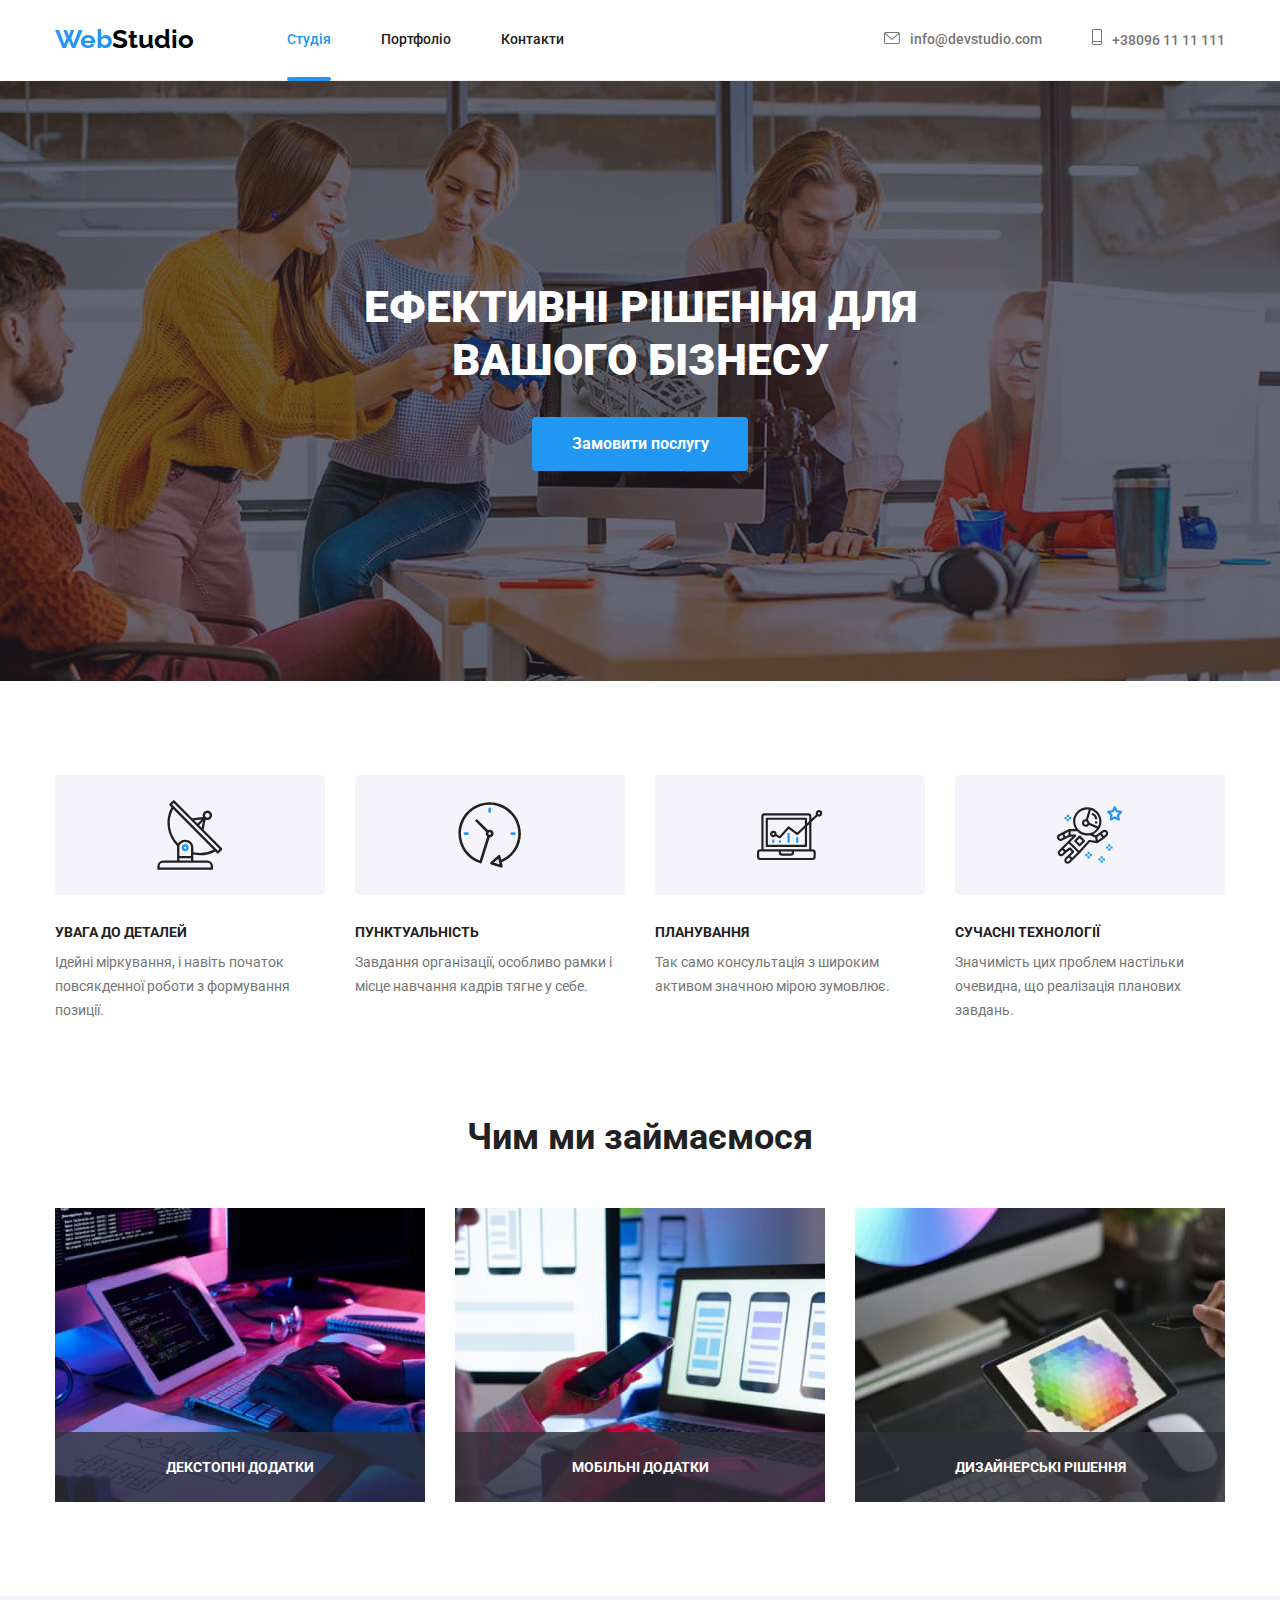
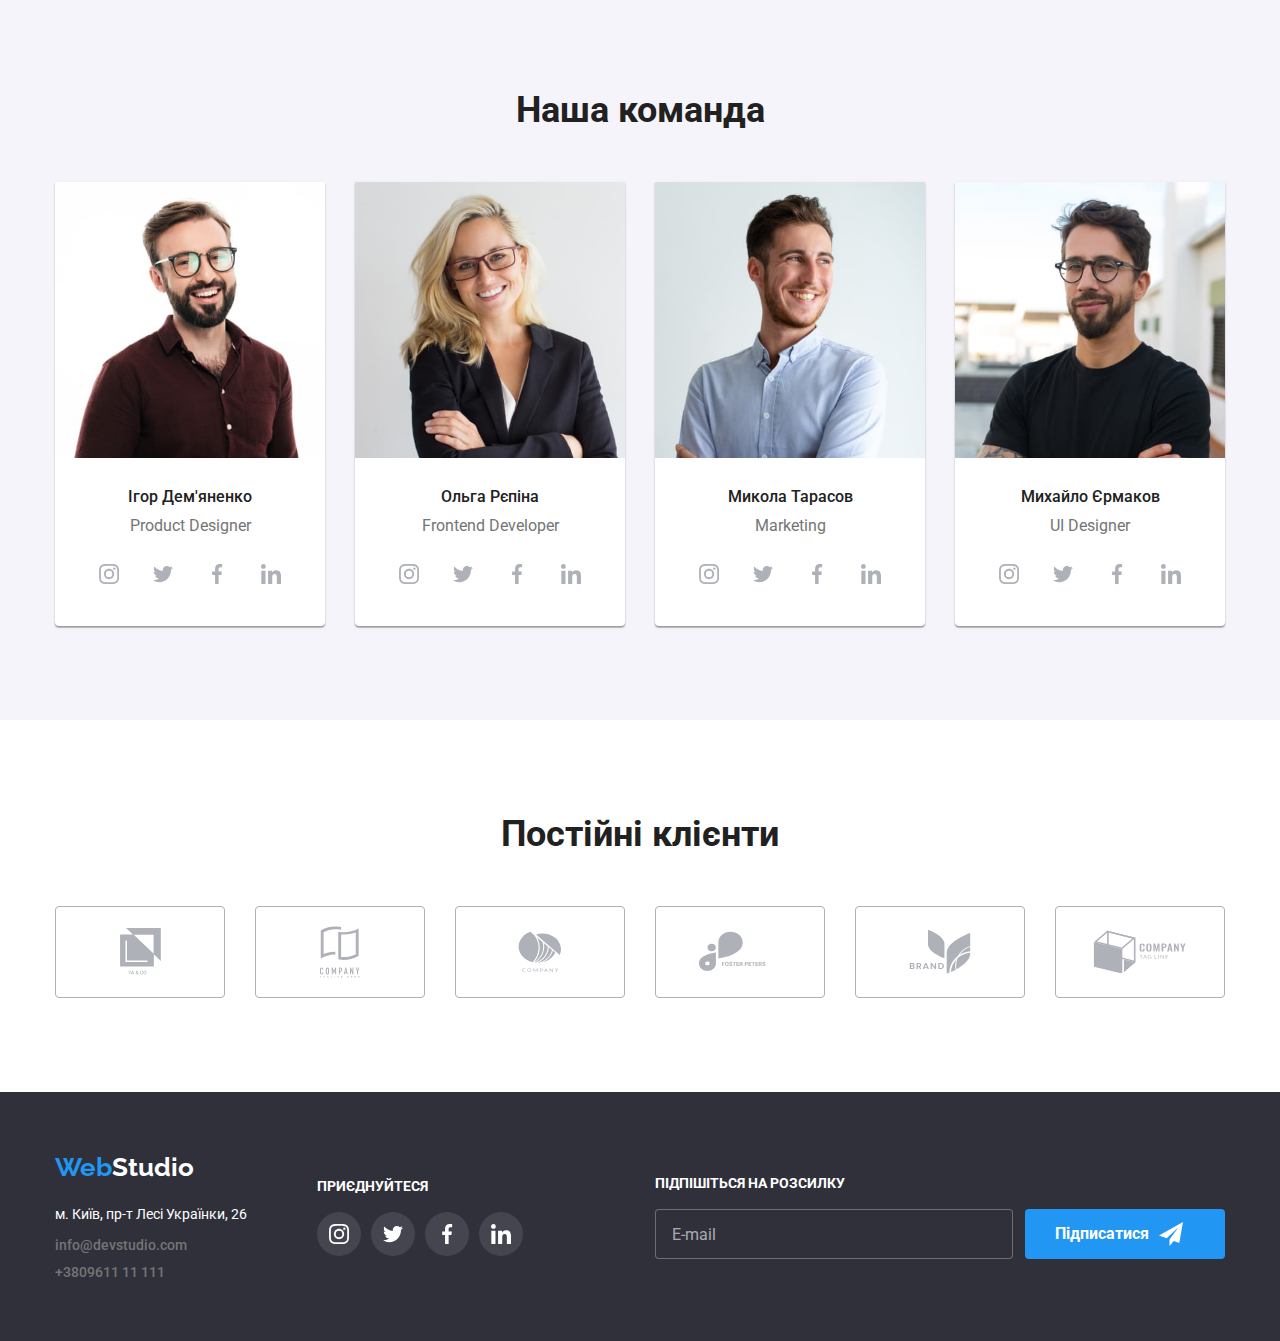
==== commit ffbbce19: "maybe-finish" ====
--- a/index.html
+++ b/index.html
@@ -107,13 +107,13 @@
         <div class="container">
           <h2 class="name-section">Чим ми займаємося</h2>
           <ul class="work__list">
-            <li class="work__item"><img srcset="./images/img1@1x.jpg 1x, ./images/img1@2x.jpg 2x" src="./images/img1.jpg" alt="На цьому фото процес кодування" width="370">
+            <li class="work__item"><img srcset="./images/img1@1x.jpg 1x, ./images/img1@2x.jpg 2x" src="./images/img1@1x.jpg" alt="На цьому фото процес кодування" width="370">
               <p class="work__name">Декстопні додатки</p>
             </li>
-            <li class="work__item"><img srcset="./images/img2@1x.jpg 1x, ./images/img2@2x.jpg 2x" src="./images/img2.jpg" alt="На цьому фото процес програмування" width="370">
+            <li class="work__item"><img srcset="./images/img2@1x.jpg 1x, ./images/img2@2x.jpg 2x" src="./images/img2@1x.jpg" alt="На цьому фото процес програмування" width="370">
               <p class="work__name">Мобільні додатки</p>
             </li>
-            <li class="work__item"><img srcset="./images/img3@1x.jpg 1x, ./images/img3@2x.jpg 2x" src="./images/img3.jpg" alt="На цьому фото процес налаштування" width="370">
+            <li class="work__item"><img srcset="./images/img3@1x.jpg 1x, ./images/img3@2x.jpg 2x" src="./images/img3@1x.jpg" alt="На цьому фото процес налаштування" width="370">
               <p class="work__name">Дизайнерські рішення</p>
             </li>
           </ul>
--- a/css/main.min.css
+++ b/css/main.min.css
@@ -1 +1 @@
-body{font-family:"Roboto",sans-serif;font-style:normal;font-weight:400;--dominant-color: #212121;--secondary-color: #757575;--accent-color: #2196F3}*,*::before,*::after{-webkit-box-sizing:border-box;box-sizing:border-box}h1,h2,h3,h4,h5,h6,p,ul{margin:0;padding:0}a{text-decoration:none}ul{list-style-type:none}img{display:block;max-width:100%;height:auto}address{font-style:normal}.container{width:100%;padding:0 15px;margin:0 auto;position:relative}@media screen and (min-width: 480px){.container{width:480px}}@media screen and (min-width: 768px){.container{width:768px}}@media screen and (min-width: 1200px){.container{width:1200px}}.section-position{padding-top:60px;padding-bottom:60px}@media screen and (min-width: 1200px){.section-position{padding-top:94px;padding-bottom:94px}}.name-section{font-weight:700;font-size:36px;line-height:1.16;color:var(--dominant-color);text-align:center;margin-bottom:50px}.logo{font-family:"Raleway",sans-serif;font-style:normal;font-weight:700;font-size:24px;line-height:.857;color:#000}@media screen and (min-width: 1200px){.logo{font-size:26px;line-height:1.2}}.logo__color{color:var(--accent-color)}.page-footer__logo{display:inline-block;margin-bottom:20px;color:#fff}.page-header{border-bottom:1px solid #ececec;padding-top:16px;padding-bottom:16px}@media screen and (min-width: 768px){.page-header{padding-top:26px;padding-bottom:26px}}@media screen and (min-width: 1200px){.page-header{padding-top:24px;padding-bottom:25px}}.page-header__container{display:-webkit-box;display:-ms-flexbox;display:flex;-webkit-box-align:center;-ms-flex-align:center;align-items:center}@media screen and (min-width: 768px){.page-header__wrap{display:-webkit-box;display:-ms-flexbox;display:flex;-webkit-box-align:center;-ms-flex-align:center;align-items:center;width:100%}}.menu-toggle{min-height:40px;min-width:40px;display:-webkit-box;display:-ms-flexbox;display:flex;-webkit-box-align:center;-ms-flex-align:center;align-items:center;-webkit-box-pack:center;-ms-flex-pack:center;justify-content:center;margin:0;margin-left:auto;padding:0;background-color:rgba(0,0,0,0);cursor:pointer;border:none;border-radius:50%;outline:none}.menu-toggle:hover,.menu-toggle:focus{background-color:rgba(0,0,0,.1)}@media(min-width: 768px){.menu-toggle{display:none}}.menu-container{position:fixed;top:0;left:0;width:100%;height:100vh;padding:48px 40px;background-color:#fff;z-index:999;-webkit-transform:translateX(100%);transform:translateX(100%);-webkit-transition:-webkit-transform 250ms ease-in-out;transition:-webkit-transform 250ms ease-in-out;transition:transform 250ms ease-in-out;transition:transform 250ms ease-in-out, -webkit-transform 250ms ease-in-out}@media screen and (min-width: 480px){.menu-container{width:100vw}}.menu-container.is-open{-webkit-transform:translateX(0);transform:translateX(0)}.menu-container .menu-toggle{position:absolute;top:16px;right:16px;color:#fff}.mobile-social__list{display:-webkit-box;display:-ms-flexbox;display:flex}.mobile-social__item{color:#2196f3}.mobile-social__item:not(:last-child){margin-right:20px;padding-right:10px;border-right:1px solid rgba(33,33,33,.2)}@media screen and (max-width: 767px){.page-header__navigation{display:none}}@media screen and (min-width: 768px){.page-header__navigation{display:-webkit-box;display:-ms-flexbox;display:flex;-webkit-box-align:center;-ms-flex-align:center;align-items:center}}@media screen and (max-width: 1199px){.page-header__navigation{margin-right:80px}}.menu-mobile{margin-bottom:300px}@media screen and (min-width: 768px){.page-header__menu{display:-webkit-box;display:-ms-flexbox;display:flex;margin-left:90px}}@media screen and (min-width: 1200px){.page-header__menu{margin-left:93px}}.page-header__item{position:relative}@media screen and (max-width: 767px){.page-header__item:not(:last-child){margin-bottom:32px}}@media screen and (min-width: 768px){.page-header__item:not(:last-child){margin-right:50px}}.page-header__link{font-weight:500;font-size:40px;line-height:.851;color:var(--dominant-color);-webkit-transition:color 250ms cubic-bezier(0.4, 0, 0.2, 1);transition:color 250ms cubic-bezier(0.4, 0, 0.2, 1)}.page-header__link:hover,.page-header__link:focus{color:var(--accent-color)}@media screen and (min-width: 768px){.page-header__link{font-size:14px;line-height:1.1}}.page-header__link--active{color:var(--accent-color);-webkit-transition:color 250ms cubic-bezier(0.4, 0, 0.2, 1);transition:color 250ms cubic-bezier(0.4, 0, 0.2, 1)}@media screen and (min-width: 768px){.page-header__link--active::after{display:inline-block;content:"";height:4px;width:100%;position:absolute;left:0;bottom:-37px;border-radius:2px;background-color:var(--accent-color)}}@media screen and (min-width: 1200px){.page-header__link--active::after{bottom:-32px}}@media screen and (max-width: 767px){.contact-list{display:none}}@media screen and (min-width: 768px){.contact-list{display:-webkit-box;display:-ms-flexbox;display:flex;-ms-flex-wrap:wrap;flex-wrap:wrap;-webkit-box-align:center;-ms-flex-align:center;align-items:center}}@media screen and (min-width: 1200px){.contact-list{margin-left:auto}}@media screen and (max-width: 767px){.contact-list__item:not(:last-child){margin-bottom:32px}}@media screen and (max-width: 1199px){.contact-list__item:not(:last-child){margin-bottom:10px}}@media screen and (min-width: 1200px){.contact-list__item:not(:last-child){margin-right:50px}}@media screen and (max-width: 767px){.contact-list__mobile{margin-bottom:64px}}.contact-list__link{-webkit-box-align:center;-ms-flex-align:center;align-items:center;font-weight:500;font-size:14px;line-height:1.1;text-align:center;color:var(--secondary-color);fill:var(--secondary-color);-webkit-transition:color 250ms cubic-bezier(0.4, 0, 0.2, 1),fill 250ms cubic-bezier(0.4, 0, 0.2, 1);transition:color 250ms cubic-bezier(0.4, 0, 0.2, 1),fill 250ms cubic-bezier(0.4, 0, 0.2, 1)}@media screen and (max-width: 767px){.contact-list__link{display:block;font-size:14px;line-height:0 .583}}.contact-list__link:hover,.contact-list__link:focus{color:var(--accent-color);fill:var(--accent-color)}.mobile-list__link{text-align:left;font-size:34px;line-height:.85}.contact-list__icon{margin-right:10px}@media screen and (max-width: 767px){.contact-list__icon{display:none}}@media screen and (min-width: 768px){.page-footer__address{margin-right:165px}}@media screen and (min-width: 1200px){.page-footer__address{margin-right:70px}}.address-item{margin-bottom:9px}.address-link{font-style:normal;font-weight:400;font-size:14px;line-height:1.7;color:#fff;-webkit-transition:color 250ms cubic-bezier(0.4, 0, 0.2, 1);transition:color 250ms cubic-bezier(0.4, 0, 0.2, 1)}.address-link:hover,.address-link:focus{color:var(--accent-color)}.hero-section{max-width:100%;height:400px;text-align:center;background-color:#2f303a;padding:118px 0;margin:0 auto;background-repeat:no-repeat;background-position:center;background-size:cover}@media screen and (min-device-pixel-ratio: 2)and (max-width: 767px),screen and (-webkit-min-device-pixel-ratio: 2)and (max-width: 767px),screen and (min-resolution: 192dpi)and (max-width: 767px),screen and (min-resolution: 2dppx)and (max-width: 767px){.hero-section{background-image:-webkit-gradient(linear, left top, left bottom, from(rgba(47, 48, 58, 0.4)), to(rgba(47, 48, 58, 0.4))),url(./../images/hero-background-mobile@2x.jpg);background-image:linear-gradient(rgba(47, 48, 58, 0.4), rgba(47, 48, 58, 0.4)),url(./../images/hero-background-mobile@2x.jpg)}}@media screen and (max-width: 767px){.hero-section{background-image:-webkit-gradient(linear, left top, left bottom, from(rgba(47, 48, 58, 0.4)), to(rgba(47, 48, 58, 0.4))),url(./../images/hero-background-mobile@1x.jpg);background-image:linear-gradient(rgba(47, 48, 58, 0.4), rgba(47, 48, 58, 0.4)),url(./../images/hero-background-mobile@1x.jpg);padding:118px 0 118px 0;width:480px}}@media screen and (min-device-pixel-ratio: 2)and (min-width: 768px),screen and (-webkit-min-device-pixel-ratio: 2)and (min-width: 768px),screen and (min-resolution: 192dpi)and (min-width: 768px),screen and (min-resolution: 2dppx)and (min-width: 768px){.hero-section{background-image:-webkit-gradient(linear, left top, left bottom, from(rgba(47, 48, 58, 0.4)), to(rgba(47, 48, 58, 0.4))),url(./../images/hero-background-tablet@2x.jpg);background-image:linear-gradient(rgba(47, 48, 58, 0.4), rgba(47, 48, 58, 0.4)),url(./../images/hero-background-tablet@2x.jpg);padding:118px 0 118px 0}}@media screen and (min-width: 768px){.hero-section{background-image:-webkit-gradient(linear, left top, left bottom, from(rgba(47, 48, 58, 0.4)), to(rgba(47, 48, 58, 0.4))),url(./../images/hero-background-tablet@1x.jpg);background-image:linear-gradient(rgba(47, 48, 58, 0.4), rgba(47, 48, 58, 0.4)),url(./../images/hero-background-tablet@1x.jpg);padding:118px 0 118px 0;width:768px}}@media screen and (min-device-pixel-ratio: 2)and (min-width: 1200px),screen and (-webkit-min-device-pixel-ratio: 2)and (min-width: 1200px),screen and (min-resolution: 192dpi)and (min-width: 1200px),screen and (min-resolution: 2dppx)and (min-width: 1200px){.hero-section{background-image:-webkit-gradient(linear, left top, left bottom, from(rgba(47, 48, 58, 0.4)), to(rgba(47, 48, 58, 0.4))),url(./../images/hero-background-desktop@2x.jpg);background-image:linear-gradient(rgba(47, 48, 58, 0.4), rgba(47, 48, 58, 0.4)),url(./../images/hero-background-desktop@2x.jpg)}}@media screen and (min-width: 1200px){.hero-section{background-image:-webkit-gradient(linear, left top, left bottom, from(rgba(47, 48, 58, 0.4)), to(rgba(47, 48, 58, 0.4))),url(./../images/hero-background-desktop@1x.jpg);background-image:linear-gradient(rgba(47, 48, 58, 0.4), rgba(47, 48, 58, 0.4)),url(./../images/hero-background-desktop@1x.jpg);padding:200px 0 200px 0;width:1600px;height:600px}}.hero-section__title{font-weight:900;font-size:44px;line-height:1.2;text-transform:uppercase;color:#fff;width:100%;margin-left:auto;margin-right:auto;margin-bottom:30px}@media screen and (max-width: 767px){.hero-section__title{display:block;width:360px;text-align:center;font-size:26px;line-height:1.5}}@media screen and (min-width: 768px){.hero-section__title{width:696px}}.hero-section__button{font-weight:700;font-size:16px;line-height:.533;border-radius:4px;border-color:rgba(0,0,0,0);color:#fff;background-color:var(--accent-color);min-height:54px;width:100%;padding:10px 24px;cursor:pointer;-webkit-transition:color 250ms cubic-bezier(0.4, 0, 0.2, 1),background-color 250ms cubic-bezier(0.4, 0, 0.2, 1);transition:color 250ms cubic-bezier(0.4, 0, 0.2, 1),background-color 250ms cubic-bezier(0.4, 0, 0.2, 1)}.hero-section__button:hover,.hero-section__button:focus{background-color:#fff;color:var(--dominant-color)}@media screen and (min-width: 480px){.hero-section__button{width:200px}}@media screen and (min-width: 1200px){.hero-section__button{width:216px;padding-left:32px;padding-right:32px;line-height:1.9}}.benefits-section{padding-bottom:0}.benefits-section__list{margin:-15px}@media screen and (max-width: 1199px){.benefits-section__list{padding-bottom:60px}}@media screen and (min-width: 768px){.benefits-section__list{display:-webkit-box;display:-ms-flexbox;display:flex;-webkit-box-pack:center;-ms-flex-pack:center;justify-content:center;-ms-flex-wrap:wrap;flex-wrap:wrap;margin:-15px}}.benefits-section__item{text-align:left;width:calc(100% - 30px);margin:0 auto}@media screen and (min-width: 768px){.benefits-section__item{width:354px;margin:15px}}@media screen and (min-width: 1200px){.benefits-section__item{width:270px}}.benefits-section__wrap{display:-webkit-box;display:-ms-flexbox;display:flex;-webkit-box-align:center;-ms-flex-align:center;align-items:center;-webkit-box-pack:center;-ms-flex-pack:center;justify-content:center;width:100%;height:120px;background-color:#f5f4fa;border-radius:4px;margin-bottom:30px;padding:auto}.benefits-section__title{font-weight:700;font-size:14px;line-height:1.14;color:var(--dominant-color);margin-bottom:10px}@media screen and (max-width: 767px){.benefits-section__title{text-align:center}}.benefits-section__text{font-weight:400;font-size:14px;line-height:1.7;color:var(--secondary-color)}@media screen and (max-width: 1199px){.work{display:none}}.work__list{display:-webkit-box;display:-ms-flexbox;display:flex}.work__item{position:relative}.work__item:not(:last-child){margin-right:30px}.work__name{font-style:normal;font-weight:700;font-size:14px;line-height:.8px;text-transform:uppercase;color:#fff;display:-webkit-box;display:-ms-flexbox;display:flex;-webkit-box-pack:center;-ms-flex-pack:center;justify-content:center;-webkit-box-align:center;-ms-flex-align:center;align-items:center;width:370px;height:70px;text-align:center;background:rgba(47,48,58,.8);position:absolute;bottom:0}.developers{background-color:#f5f4fa}.developers-wrap{margin:-15px}@media screen and (min-width: 768px){.developers-wrap{display:-webkit-box;display:-ms-flexbox;display:flex;-ms-flex-wrap:wrap;flex-wrap:wrap}}.developers__item{text-align:center;background-color:#fff;-webkit-box-shadow:0px 1px 3px rgba(0,0,0,.12),0px 1px 1px rgba(0,0,0,.14),0px 2px 1px rgba(0,0,0,.2);box-shadow:0px 1px 3px rgba(0,0,0,.12),0px 1px 1px rgba(0,0,0,.14),0px 2px 1px rgba(0,0,0,.2);border-radius:0px 0px 4px 4px;border-color:rgba(0,0,0,0);width:100%}@media screen and (max-width: 767px){.developers__item{width:450px;margin:0 auto}.developers__item:not(:last-child){margin-bottom:30px}}@media screen and (min-width: 768px){.developers__item{width:354px;margin:15px}}@media screen and (min-width: 1200px){.developers__item{width:270px}}.developers__name{font-weight:500;font-size:16px;line-height:1.18;color:var(--dominant-color);padding-top:30px;margin-bottom:10px}.developers__position{font-weight:400;font-size:16px;line-height:1.18;color:var(--secondary-color);padding-bottom:16px}.developers__social-list{display:-webkit-box;display:-ms-flexbox;display:flex;-webkit-box-pack:center;-ms-flex-pack:center;justify-content:center;padding-bottom:30px}.social-list__item:not(:last-child){margin-right:10px}.social-list__link{display:-webkit-box;display:-ms-flexbox;display:flex;-webkit-box-align:center;-ms-flex-align:center;align-items:center;-webkit-box-pack:center;-ms-flex-pack:center;justify-content:center;width:44px;height:44px;color:#afb1b8;-webkit-transition:background-color 250ms cubic-bezier(0.4, 0, 0.2, 1),border-radius 250ms cubic-bezier(0.4, 0, 0.2, 1);transition:background-color 250ms cubic-bezier(0.4, 0, 0.2, 1),border-radius 250ms cubic-bezier(0.4, 0, 0.2, 1)}.social-list__link:hover,.social-list__link:focus{background-color:var(--accent-color);border-radius:50%}.social-list__icon{fill:#afb1b8;-webkit-transition:fill 250ms cubic-bezier(0.4, 0, 0.2, 1);transition:fill 250ms cubic-bezier(0.4, 0, 0.2, 1)}.social-list__link:hover .social-list__icon,.social-list__link:focus .social-list__icon{fill:#fff}.footer-social__list{display:-webkit-box;display:-ms-flexbox;display:flex;-webkit-box-pack:center;-ms-flex-pack:center;justify-content:center}@media screen and (max-width: 767px){.footer-social__list{margin:0 auto}}.footer-social__item:not(:last-child){margin-right:10px}.footer-social__icon{fill:#fff}.footer-social__item{background:rgba(255,255,255,.1);border-radius:50%;cursor:pointer;-webkit-transition:background-color 250ms cubic-bezier(0.4, 0, 0.2, 1);transition:background-color 250ms cubic-bezier(0.4, 0, 0.2, 1)}.footer-social__item:hover,.footer-social__item:focus{background-color:var(--accent-color)}.regular-clients__list{display:-webkit-box;display:-ms-flexbox;display:flex;-ms-flex-wrap:wrap;flex-wrap:wrap;-webkit-box-align:center;-ms-flex-align:center;align-items:center;-webkit-box-pack:center;-ms-flex-pack:center;justify-content:center;margin:-15px}.regular-clients__item{width:100%;margin:15px}@media screen and (min-width: 480px){.regular-clients__item{width:210px}}@media screen and (min-width: 768px){.regular-clients__item{width:226px}}@media screen and (min-width: 1200px){.regular-clients__item{width:170px;height:92px}}.regular-clients__link{display:-webkit-box;display:-ms-flexbox;display:flex;-webkit-box-align:center;-ms-flex-align:center;align-items:center;-webkit-box-pack:center;-ms-flex-pack:center;justify-content:center;margin:0;width:170px;height:92px;border:1px solid #afb1b8;border-radius:4px;-webkit-transition:border-color 250ms cubic-bezier(0.4, 0, 0.2, 1);transition:border-color 250ms cubic-bezier(0.4, 0, 0.2, 1)}.regular-clients__link:hover,.regular-clients__link:focus{border-color:var(--accent-color)}@media screen and (min-width: 768px){.regular-clients__link{width:226px}}@media screen and (min-width: 1200px){.regular-clients__link{width:100%}}.regular-clients__icon{fill:#afb1b8;-webkit-transition:fill 250ms cubic-bezier(0.4, 0, 0.2, 1);transition:fill 250ms cubic-bezier(0.4, 0, 0.2, 1)}.regular-clients__link:hover .regular-clients__icon,.regular-clients__link:focus .regular-clients__icon{fill:var(--accent-color)}.backdrop{position:fixed;top:0;left:0;width:100%;height:100%;background:rgba(0,0,0,.2);opacity:1;-webkit-transition:opacity 250ms cubic-bezier(0.4, 0, 0.2, 1);transition:opacity 250ms cubic-bezier(0.4, 0, 0.2, 1)}.modal{position:absolute;top:93px;left:15px;width:100%;height:609px;padding:40px;text-align:center;background:#fff;-webkit-box-shadow:0px 1px 3px rgba(0,0,0,.12),0px 1px 1px rgba(0,0,0,.14),0px 2px 1px rgba(0,0,0,.2);box-shadow:0px 1px 3px rgba(0,0,0,.12),0px 1px 1px rgba(0,0,0,.14),0px 2px 1px rgba(0,0,0,.2);border-radius:4px;-webkit-transform:scale(1);transform:scale(1);opacity:1;-webkit-transition:opacity 250ms cubic-bezier(0.4, 0, 0.2, 1),-webkit-transform 250ms cubic-bezier(0.4, 0, 0.2, 1);transition:opacity 250ms cubic-bezier(0.4, 0, 0.2, 1),-webkit-transform 250ms cubic-bezier(0.4, 0, 0.2, 1);transition:transform 250ms cubic-bezier(0.4, 0, 0.2, 1),opacity 250ms cubic-bezier(0.4, 0, 0.2, 1);transition:transform 250ms cubic-bezier(0.4, 0, 0.2, 1),opacity 250ms cubic-bezier(0.4, 0, 0.2, 1),-webkit-transform 250ms cubic-bezier(0.4, 0, 0.2, 1)}@media screen and (min-width: 480px){.modal{width:450px}}@media screen and (min-width: 768px){.modal{width:450px;height:609px;top:50%;left:50%;-webkit-transform:translate(-50%, -50%);transform:translate(-50%, -50%)}}@media screen and (min-width: 1200px){.modal{width:528px;height:581px}}.modal__name{font-style:normal;font-weight:700;font-size:20px;line-height:23px;text-align:center;color:var(--dominant-color);margin-bottom:12px}.modal__wrap{position:relative;display:-webkit-box;display:-ms-flexbox;display:flex;-webkit-box-orient:vertical;-webkit-box-direction:normal;-ms-flex-direction:column;flex-direction:column;margin-bottom:10px}.modal__label{display:-webkit-box;display:-ms-flexbox;display:flex;text-align:left;margin-bottom:4px;font-style:normal;font-size:12px;line-height:1.17;color:var(--secondary-color);cursor:pointer}.modal__input{width:100%;padding:10px 42px;line-height:1.125;border:1px solid rgba(33,33,33,.2);border-radius:4px;cursor:pointer;outline:none;-webkit-transition:border-color 250ms cubic-bezier(0.4, 0, 0.2, 1);transition:border-color 250ms cubic-bezier(0.4, 0, 0.2, 1)}.modal__input:focus{border-color:var(--accent-color)}.modal__icon{position:absolute;left:15px;bottom:14px;fill:var(--dominant-color);-webkit-transition:fill 250ms cubic-bezier(0.4, 0, 0.2, 1);transition:fill 250ms cubic-bezier(0.4, 0, 0.2, 1)}.modal__input:focus+.modal__icon{fill:var(--accent-color)}.modal__textarea{display:inline-block;resize:none;width:100%;height:120px;padding:12px 16px;border:1px solid rgba(33,33,33,.2);border-radius:4px;cursor:pointer;outline:none;-webkit-transition:border-color 250ms cubic-bezier(0.4, 0, 0.2, 1);transition:border-color 250ms cubic-bezier(0.4, 0, 0.2, 1)}.modal__textarea:focus{border-color:var(--accent-color)}.modal__textarea::-webkit-input-placeholder{font-style:normal;font-weight:400;font-size:12px;line-height:.857;color:rgba(117,117,117,.5)}.modal__textarea::-moz-placeholder{font-style:normal;font-weight:400;font-size:12px;line-height:.857;color:rgba(117,117,117,.5)}.modal__textarea:-ms-input-placeholder{font-style:normal;font-weight:400;font-size:12px;line-height:.857;color:rgba(117,117,117,.5)}.modal__textarea::-ms-input-placeholder{font-style:normal;font-weight:400;font-size:12px;line-height:.857;color:rgba(117,117,117,.5)}.modal__textarea::placeholder{font-style:normal;font-weight:400;font-size:12px;line-height:.857;color:rgba(117,117,117,.5)}.wrap__textarea{margin-bottom:20px}.modal__button{position:absolute;top:8px;right:8px;display:-webkit-box;display:-ms-flexbox;display:flex;-webkit-box-align:center;-ms-flex-align:center;align-items:center;-webkit-box-pack:center;-ms-flex-pack:center;justify-content:center;width:30px;height:30px;background:#fff;border:1px solid rgba(0,0,0,.1);border-radius:50%;cursor:pointer}.modal__button--blue{-webkit-transition:fill 250ms cubic-bezier(0.4, 0, 0.2, 1);transition:fill 250ms cubic-bezier(0.4, 0, 0.2, 1)}.modal__button:focus .modal__button--blue,.modal__button:hover .modal__button--blue{fill:var(--accent-color)}.modal__checkbox{position:relative;display:-webkit-box;display:-ms-flexbox;display:flex;-webkit-box-align:center;-ms-flex-align:center;align-items:center;-webkit-box-pack:center;-ms-flex-pack:center;justify-content:center;margin-bottom:30px}.checkbox__label{display:block;padding-left:20px;font-size:12px;line-height:.857;color:var(--secondary-color);cursor:pointer}@media screen and (min-width: 768px){.checkbox__label{font-size:12px;line-height:.857;padding-left:20px}}@media screen and (min-width: 1200px){.checkbox__label{font-size:14px;line-height:1.71}}.checkbox__link{text-decoration:underline;color:var(--accent-color)}.checkbox__input{opacity:0;position:absolute;-webkit-transition:opacity 250ms cubic-bezier(0.4, 0, 0.2, 1);transition:opacity 250ms cubic-bezier(0.4, 0, 0.2, 1)}.checkbox__input{width:1px;height:1px;position:absolute;opacity:0;cursor:pointer;-webkit-transition:opacity 250ms cubic-bezier(0.4, 0, 0.2, 1);transition:opacity 250ms cubic-bezier(0.4, 0, 0.2, 1)}.checkbox__border{position:absolute;top:50%;left:5px;fill:rgba(0,0,0,0);-webkit-transform:translateY(-50%);transform:translateY(-50%);width:16px;height:15px;border:2px solid #212121;border-radius:2px;background-color:#fff;z-index:-1;-webkit-transition:background-color 250ms cubic-bezier(0.4, 0, 0.2, 1),fill 250ms cubic-bezier(0.4, 0, 0.2, 1),border 250ms cubic-bezier(0.4, 0, 0.2, 1);transition:background-color 250ms cubic-bezier(0.4, 0, 0.2, 1),fill 250ms cubic-bezier(0.4, 0, 0.2, 1),border 250ms cubic-bezier(0.4, 0, 0.2, 1)}.checkbox__input:checked+.checkbox__border{border:rgba(0,0,0,0);background-color:var(--accent-color);fill:#fff}@media screen and (min-width: 768px){.checkbox__border{top:50%;left:20px}}.modal__submit{font-style:normal;font-weight:700;font-size:16px;line-height:.533;color:#fff;width:200px;height:50px;background:#2196f3;border-radius:4px;border-color:rgba(0,0,0,0);-webkit-transition:color 250ms cubic-bezier(0.4, 0, 0.2, 1),background-color 250ms cubic-bezier(0.4, 0, 0.2, 1),-webkit-box-shadow 250ms cubic-bezier(0.4, 0, 0.2, 1);transition:color 250ms cubic-bezier(0.4, 0, 0.2, 1),background-color 250ms cubic-bezier(0.4, 0, 0.2, 1),-webkit-box-shadow 250ms cubic-bezier(0.4, 0, 0.2, 1);transition:box-shadow 250ms cubic-bezier(0.4, 0, 0.2, 1),color 250ms cubic-bezier(0.4, 0, 0.2, 1),background-color 250ms cubic-bezier(0.4, 0, 0.2, 1);transition:box-shadow 250ms cubic-bezier(0.4, 0, 0.2, 1),color 250ms cubic-bezier(0.4, 0, 0.2, 1),background-color 250ms cubic-bezier(0.4, 0, 0.2, 1),-webkit-box-shadow 250ms cubic-bezier(0.4, 0, 0.2, 1)}.modal__submit:hover,.modal__submit:focus{-webkit-box-shadow:0px 4px 4px rgba(0,0,0,.15);box-shadow:0px 4px 4px rgba(0,0,0,.15);cursor:pointer}.backdrop.is-hidden .modal{-webkit-transform:translate(-50%, -50%) scale(0.5);transform:translate(-50%, -50%) scale(0.5);opacity:0}.backdrop.is-hidden{opacity:0;pointer-events:none;visibility:inherit}.menu-portfolio{display:-webkit-box;display:-ms-flexbox;display:flex;-webkit-box-pack:center;-ms-flex-pack:center;justify-content:center;margin-bottom:50px}.menu-portfolio__item:not(:last-child){margin-right:8px}.button{background:#f5f4fa;cursor:pointer}.menu-portfolio__button{font-family:inherit;font-style:normal;font-weight:500;font-size:16px;line-height:1.5;border-color:rgba(0,0,0,0);border-radius:4px;padding:6px 22px;-webkit-transition:color 250ms cubic-bezier(0.4, 0, 0.2, 1),background-color 250ms cubic-bezier(0.4, 0, 0.2, 1),-webkit-box-shadow 250ms cubic-bezier(0.4, 0, 0.2, 1);transition:color 250ms cubic-bezier(0.4, 0, 0.2, 1),background-color 250ms cubic-bezier(0.4, 0, 0.2, 1),-webkit-box-shadow 250ms cubic-bezier(0.4, 0, 0.2, 1);transition:box-shadow 250ms cubic-bezier(0.4, 0, 0.2, 1),color 250ms cubic-bezier(0.4, 0, 0.2, 1),background-color 250ms cubic-bezier(0.4, 0, 0.2, 1);transition:box-shadow 250ms cubic-bezier(0.4, 0, 0.2, 1),color 250ms cubic-bezier(0.4, 0, 0.2, 1),background-color 250ms cubic-bezier(0.4, 0, 0.2, 1),-webkit-box-shadow 250ms cubic-bezier(0.4, 0, 0.2, 1)}.menu-portfolio__button:hover,.menu-portfolio__button:focus{-webkit-box-shadow:0px 3px 1px rgba(0,0,0,.1),0px 1px 2px rgba(0,0,0,.08),0px 2px 2px rgba(0,0,0,.12);box-shadow:0px 3px 1px rgba(0,0,0,.1),0px 1px 2px rgba(0,0,0,.08),0px 2px 2px rgba(0,0,0,.12);background-color:var(--accent-color);color:#fff}.product{display:-webkit-box;display:-ms-flexbox;display:flex;-ms-flex-wrap:wrap;flex-wrap:wrap}.product__item{margin-right:30px;margin-bottom:30px}.product__item:nth-child(3n){margin-right:0px}.product__item:nth-last-child(-n+3){margin-bottom:0px}.product__link{display:block;width:370px;-webkit-transition:-webkit-box-shadow 250ms cubic-bezier(0.4, 0, 0.2, 1);transition:-webkit-box-shadow 250ms cubic-bezier(0.4, 0, 0.2, 1);transition:box-shadow 250ms cubic-bezier(0.4, 0, 0.2, 1);transition:box-shadow 250ms cubic-bezier(0.4, 0, 0.2, 1), -webkit-box-shadow 250ms cubic-bezier(0.4, 0, 0.2, 1)}.product__link:hover,.product__link:focus{-webkit-box-shadow:0px 1px 1px rgba(0,0,0,.12),0px 4px 4px rgba(0,0,0,.06),1px 4px 6px rgba(0,0,0,.16);box-shadow:0px 1px 1px rgba(0,0,0,.12),0px 4px 4px rgba(0,0,0,.06),1px 4px 6px rgba(0,0,0,.16)}.product__accent{position:relative;overflow:hidden}.product__description{display:-webkit-box;display:-ms-flexbox;display:flex;-webkit-box-pack:center;-ms-flex-pack:center;justify-content:center;-webkit-box-align:center;-ms-flex-align:center;align-items:center;position:absolute;top:0;left:0;width:100%;height:100%;font-style:normal;font-weight:400;font-size:18px;line-height:28px;padding:63px 24px;color:#fff;background:rgba(33,150,243,.9);-webkit-transform:translateY(101%);transform:translateY(101%);-webkit-transition:-webkit-transform 250ms cubic-bezier(0.4, 0, 0.2, 1);transition:-webkit-transform 250ms cubic-bezier(0.4, 0, 0.2, 1);transition:transform 250ms cubic-bezier(0.4, 0, 0.2, 1);transition:transform 250ms cubic-bezier(0.4, 0, 0.2, 1), -webkit-transform 250ms cubic-bezier(0.4, 0, 0.2, 1)}.product__link:hover .product__description,.product__link:focus .product__description{-webkit-transform:translateY(0);transform:translateY(0)}.product__container{border:1px solid #eee;border-top:none;padding:20px 24px}.product__name{font-weight:700;font-size:18px;line-height:2;color:var(--dominant-color);margin-bottom:4px}.product__group{font-weight:400;font-size:16px;line-height:1.87;color:var(--secondary-color)}.page-footer{background-color:#2f303a;padding-top:60px;padding-bottom:60px}.page-footer__container{position:relative;text-align:center}@media screen and (min-width: 1200px){.page-footer__container{text-align:left}}@media screen and (min-width: 768px){.page-footer__container{display:-webkit-box;display:-ms-flexbox;display:flex;-ms-flex-wrap:wrap;flex-wrap:wrap;-webkit-box-pack:center;-ms-flex-pack:center;justify-content:center;-webkit-box-align:center;-ms-flex-align:center;align-items:center}}@media screen and (max-width: 1199px){.footer-wrap{margin-bottom:60px}}.page-footer__main-social-link{display:inline-block;font-style:normal;font-weight:700;font-size:14px;line-height:.875;text-transform:uppercase;color:#fff;margin-bottom:20px}@media screen and (min-width: 1200px){.page-footer__form-subscription{display:-webkit-box;display:-ms-flexbox;display:flex;-webkit-box-align:end;-ms-flex-align:end;align-items:end;margin-left:auto}}.form-subscription__button{font-style:normal;font-weight:700;font-size:16px;line-height:.533;text-align:center;width:100%;height:50px;margin:0 auto;padding-top:10px;padding-bottom:10px;padding-left:28px;border-radius:4px;border-color:rgba(0,0,0,0);color:#fff;background-color:var(--accent-color);display:-webkit-box;display:-ms-flexbox;display:flex;-webkit-box-align:center;-ms-flex-align:center;align-items:center;-webkit-transition:color 250ms cubic-bezier(0.4, 0, 0.2, 1),background-color 250ms cubic-bezier(0.4, 0, 0.2, 1),-webkit-box-shadow 250ms cubic-bezier(0.4, 0, 0.2, 1);transition:color 250ms cubic-bezier(0.4, 0, 0.2, 1),background-color 250ms cubic-bezier(0.4, 0, 0.2, 1),-webkit-box-shadow 250ms cubic-bezier(0.4, 0, 0.2, 1);transition:box-shadow 250ms cubic-bezier(0.4, 0, 0.2, 1),color 250ms cubic-bezier(0.4, 0, 0.2, 1),background-color 250ms cubic-bezier(0.4, 0, 0.2, 1);transition:box-shadow 250ms cubic-bezier(0.4, 0, 0.2, 1),color 250ms cubic-bezier(0.4, 0, 0.2, 1),background-color 250ms cubic-bezier(0.4, 0, 0.2, 1),-webkit-box-shadow 250ms cubic-bezier(0.4, 0, 0.2, 1)}@media screen and (min-width: 480px){.form-subscription__button{width:200px}}.form-subscription__button:hover,.form-subscription__button:focus{background-color:#fff;color:var(--dominant-color);-webkit-box-shadow:0px 4px 4px rgba(0,0,0,.15);box-shadow:0px 4px 4px rgba(0,0,0,.15);cursor:pointer}.form-subscription__icon{fill:#fff;margin-left:10px;-webkit-transition:fill 250ms cubic-bezier(0.4, 0, 0.2, 1);transition:fill 250ms cubic-bezier(0.4, 0, 0.2, 1)}.form-subscription__button:hover .form-subscription__icon,.form-subscription__button:focus .form-subscription__icon{fill:var(--dominant-color)}@media screen and (max-width: 767px){.form-subscription__wrap{width:100%}}@media screen and (max-width: 1199px){.form-subscription__wrap{margin-bottom:20px}}@media screen and (min-width: 1200px){.form-subscription__wrap{width:358px;margin-right:12px}}.form-subscription__label{display:inline-block;color:#fff;font-style:normal;font-weight:700;font-size:14px;line-height:.875;text-align:center;text-transform:uppercase;cursor:pointer;margin-bottom:20px}.form-subscription__input{width:100%;height:50px;padding:15px 16px;border:1px solid rgba(255,255,255,.3);border-radius:4px;background-color:#2f303a;cursor:pointer;outline:none;color:rgba(255,255,255,.6);-webkit-transition:-webkit-filter 250ms cubic-bezier(0.4, 0, 0.2, 1);transition:-webkit-filter 250ms cubic-bezier(0.4, 0, 0.2, 1);transition:filter 250ms cubic-bezier(0.4, 0, 0.2, 1);transition:filter 250ms cubic-bezier(0.4, 0, 0.2, 1), -webkit-filter 250ms cubic-bezier(0.4, 0, 0.2, 1)}.form-subscription__input:hover,.form-subscription__input:focus{-webkit-filter:drop-shadow(0px 4px 4px rgba(0, 0, 0, 0.15));filter:drop-shadow(0px 4px 4px rgba(0, 0, 0, 0.15))}.form-subscription__input::-webkit-input-placeholder{font-style:normal;font-weight:400;font-size:16px;line-height:.8;color:rgba(255,255,255,.6)}.form-subscription__input::-moz-placeholder{font-style:normal;font-weight:400;font-size:16px;line-height:.8;color:rgba(255,255,255,.6)}.form-subscription__input:-ms-input-placeholder{font-style:normal;font-weight:400;font-size:16px;line-height:.8;color:rgba(255,255,255,.6)}.form-subscription__input::-ms-input-placeholder{font-style:normal;font-weight:400;font-size:16px;line-height:.8;color:rgba(255,255,255,.6)}.form-subscription__input::placeholder{font-style:normal;font-weight:400;font-size:16px;line-height:.8;color:rgba(255,255,255,.6)}/*# sourceMappingURL=main.min.css.map */+body{font-family:"Roboto",sans-serif;font-style:normal;font-weight:400;--dominant-color: #212121;--secondary-color: #757575;--accent-color: #2196F3}*,*::before,*::after{-webkit-box-sizing:border-box;box-sizing:border-box}h1,h2,h3,h4,h5,h6,p,ul{margin:0;padding:0}a{text-decoration:none}ul{list-style-type:none}img{display:block;max-width:100%;height:auto}address{font-style:normal}.container{width:100%;padding:0 15px;margin:0 auto;position:relative}@media screen and (min-width: 480px){.container{width:480px}}@media screen and (min-width: 768px){.container{width:768px}}@media screen and (min-width: 1200px){.container{width:1200px}}.section-position{padding-top:60px;padding-bottom:60px}@media screen and (min-width: 1200px){.section-position{padding-top:94px;padding-bottom:94px}}.name-section{font-weight:700;font-size:36px;line-height:1.16;color:var(--dominant-color);text-align:center;margin-bottom:50px}.logo{font-family:"Raleway",sans-serif;font-style:normal;font-weight:700;font-size:24px;line-height:.857;color:#000}@media screen and (min-width: 1200px){.logo{font-size:26px;line-height:1.2}}.logo__color{color:var(--accent-color)}.page-footer__logo{display:inline-block;margin-bottom:20px;color:#fff}.page-header{border-bottom:1px solid #ececec;padding-top:16px;padding-bottom:16px}@media screen and (min-width: 768px){.page-header{padding-top:26px;padding-bottom:26px}}@media screen and (min-width: 1200px){.page-header{width:1200px;margin:0 auto;padding-top:24px;padding-bottom:25px}}.page-header__container{display:-webkit-box;display:-ms-flexbox;display:flex;-webkit-box-align:center;-ms-flex-align:center;align-items:center}@media screen and (min-width: 768px){.page-header__wrap{display:-webkit-box;display:-ms-flexbox;display:flex;-webkit-box-align:center;-ms-flex-align:center;align-items:center;width:100%}}.menu-toggle{min-height:40px;min-width:40px;display:-webkit-box;display:-ms-flexbox;display:flex;-webkit-box-align:center;-ms-flex-align:center;align-items:center;-webkit-box-pack:center;-ms-flex-pack:center;justify-content:center;margin:0;margin-left:auto;padding:0;background-color:rgba(0,0,0,0);cursor:pointer;border:none;border-radius:50%;outline:none}.menu-toggle:hover,.menu-toggle:focus{background-color:rgba(0,0,0,.1)}@media(min-width: 768px){.menu-toggle{display:none}}.menu-container{position:fixed;top:0;left:0;width:100%;height:100vh;padding:48px 40px;background-color:#fff;z-index:999;-webkit-transform:translateX(100%);transform:translateX(100%);-webkit-transition:-webkit-transform 250ms ease-in-out;transition:-webkit-transform 250ms ease-in-out;transition:transform 250ms ease-in-out;transition:transform 250ms ease-in-out, -webkit-transform 250ms ease-in-out}@media screen and (min-width: 480px){.menu-container{width:100vw}}.menu-container.is-open{-webkit-transform:translateX(0);transform:translateX(0)}.menu-container .menu-toggle{position:absolute;top:16px;right:16px;color:#fff}.mobile-social__list{display:-webkit-box;display:-ms-flexbox;display:flex}.mobile-social__item{color:#2196f3}.mobile-social__item:not(:last-child){margin-right:20px;padding-right:10px;border-right:1px solid rgba(33,33,33,.2)}@media screen and (max-width: 767px){.page-header__navigation{display:none}}@media screen and (min-width: 768px){.page-header__navigation{display:-webkit-box;display:-ms-flexbox;display:flex;-webkit-box-align:center;-ms-flex-align:center;align-items:center}}@media screen and (max-width: 1199px){.page-header__navigation{margin-right:80px}}.menu-mobile{margin-bottom:300px}@media screen and (min-width: 768px){.page-header__menu{display:-webkit-box;display:-ms-flexbox;display:flex;margin-left:90px}}@media screen and (min-width: 1200px){.page-header__menu{margin-left:93px}}.page-header__item{position:relative}@media screen and (max-width: 767px){.page-header__item:not(:last-child){margin-bottom:32px}}@media screen and (min-width: 768px){.page-header__item:not(:last-child){margin-right:50px}}.page-header__link{font-weight:500;font-size:40px;line-height:.851;color:var(--dominant-color);-webkit-transition:color 250ms cubic-bezier(0.4, 0, 0.2, 1);transition:color 250ms cubic-bezier(0.4, 0, 0.2, 1)}.page-header__link:hover,.page-header__link:focus{color:var(--accent-color)}@media screen and (min-width: 768px){.page-header__link{font-size:14px;line-height:1.1}}.page-header__link--active{color:var(--accent-color);-webkit-transition:color 250ms cubic-bezier(0.4, 0, 0.2, 1);transition:color 250ms cubic-bezier(0.4, 0, 0.2, 1)}@media screen and (min-width: 768px){.page-header__link--active::after{display:inline-block;content:"";height:4px;width:100%;position:absolute;left:0;bottom:-37px;border-radius:2px;background-color:var(--accent-color)}}@media screen and (min-width: 1200px){.page-header__link--active::after{bottom:-32px}}@media screen and (max-width: 767px){.contact-list{display:none}}@media screen and (min-width: 768px){.contact-list{display:-webkit-box;display:-ms-flexbox;display:flex;-ms-flex-wrap:wrap;flex-wrap:wrap;-webkit-box-align:center;-ms-flex-align:center;align-items:center}}@media screen and (min-width: 1200px){.contact-list{margin-left:auto}}@media screen and (max-width: 767px){.contact-list__item:not(:last-child){margin-bottom:32px}}@media screen and (max-width: 1199px){.contact-list__item:not(:last-child){margin-bottom:10px}}@media screen and (min-width: 1200px){.contact-list__item:not(:last-child){margin-right:50px}}@media screen and (max-width: 767px){.contact-list__mobile{margin-bottom:64px}}.contact-list__link{-webkit-box-align:center;-ms-flex-align:center;align-items:center;font-weight:500;font-size:14px;line-height:1.1;text-align:center;color:var(--secondary-color);fill:var(--secondary-color);-webkit-transition:color 250ms cubic-bezier(0.4, 0, 0.2, 1),fill 250ms cubic-bezier(0.4, 0, 0.2, 1);transition:color 250ms cubic-bezier(0.4, 0, 0.2, 1),fill 250ms cubic-bezier(0.4, 0, 0.2, 1)}@media screen and (max-width: 767px){.contact-list__link{display:block;font-size:14px;line-height:0 .583}}.contact-list__link:hover,.contact-list__link:focus{color:var(--accent-color);fill:var(--accent-color)}.mobile-list__link{text-align:left;font-size:34px;line-height:.85}.contact-list__icon{margin-right:10px}@media screen and (max-width: 767px){.contact-list__icon{display:none}}@media screen and (min-width: 768px){.page-footer__address{margin-right:165px}}@media screen and (min-width: 1200px){.page-footer__address{margin-right:70px}}.address-item{margin-bottom:9px}.address-link{font-style:normal;font-weight:400;font-size:14px;line-height:1.7;color:#fff;-webkit-transition:color 250ms cubic-bezier(0.4, 0, 0.2, 1);transition:color 250ms cubic-bezier(0.4, 0, 0.2, 1)}.address-link:hover,.address-link:focus{color:var(--accent-color)}.hero-section{max-width:1600px;height:400px;text-align:center;background-color:#2f303a;padding:118px 0;margin:0 auto;background-repeat:no-repeat;background-position:center;background-size:cover}@media screen and (min-device-pixel-ratio: 2)and (max-width: 767px),screen and (-webkit-min-device-pixel-ratio: 2)and (max-width: 767px),screen and (min-resolution: 192dpi)and (max-width: 767px),screen and (min-resolution: 2dppx)and (max-width: 767px){.hero-section{background-image:-webkit-gradient(linear, left top, left bottom, from(rgba(47, 48, 58, 0.4)), to(rgba(47, 48, 58, 0.4))),url(./../images/hero-background-mobile@2x.jpg);background-image:linear-gradient(rgba(47, 48, 58, 0.4), rgba(47, 48, 58, 0.4)),url(./../images/hero-background-mobile@2x.jpg)}}@media screen and (max-width: 767px){.hero-section{background-image:-webkit-gradient(linear, left top, left bottom, from(rgba(47, 48, 58, 0.4)), to(rgba(47, 48, 58, 0.4))),url(./../images/hero-background-mobile@1x.jpg);background-image:linear-gradient(rgba(47, 48, 58, 0.4), rgba(47, 48, 58, 0.4)),url(./../images/hero-background-mobile@1x.jpg);padding:118px 0 118px 0}}@media screen and (min-device-pixel-ratio: 2)and (min-width: 768px),screen and (-webkit-min-device-pixel-ratio: 2)and (min-width: 768px),screen and (min-resolution: 192dpi)and (min-width: 768px),screen and (min-resolution: 2dppx)and (min-width: 768px){.hero-section{background-image:-webkit-gradient(linear, left top, left bottom, from(rgba(47, 48, 58, 0.4)), to(rgba(47, 48, 58, 0.4))),url(./../images/hero-background-tablet@2x.jpg);background-image:linear-gradient(rgba(47, 48, 58, 0.4), rgba(47, 48, 58, 0.4)),url(./../images/hero-background-tablet@2x.jpg);padding:118px 0 118px 0}}@media screen and (min-width: 768px){.hero-section{background-image:-webkit-gradient(linear, left top, left bottom, from(rgba(47, 48, 58, 0.4)), to(rgba(47, 48, 58, 0.4))),url(./../images/hero-background-tablet@1x.jpg);background-image:linear-gradient(rgba(47, 48, 58, 0.4), rgba(47, 48, 58, 0.4)),url(./../images/hero-background-tablet@1x.jpg);padding:118px 0 118px 0}}@media screen and (min-device-pixel-ratio: 2)and (min-width: 1200px),screen and (-webkit-min-device-pixel-ratio: 2)and (min-width: 1200px),screen and (min-resolution: 192dpi)and (min-width: 1200px),screen and (min-resolution: 2dppx)and (min-width: 1200px){.hero-section{background-image:-webkit-gradient(linear, left top, left bottom, from(rgba(47, 48, 58, 0.4)), to(rgba(47, 48, 58, 0.4))),url(./../images/hero-background-desktop@2x.jpg);background-image:linear-gradient(rgba(47, 48, 58, 0.4), rgba(47, 48, 58, 0.4)),url(./../images/hero-background-desktop@2x.jpg)}}@media screen and (min-width: 1200px){.hero-section{background-image:-webkit-gradient(linear, left top, left bottom, from(rgba(47, 48, 58, 0.4)), to(rgba(47, 48, 58, 0.4))),url(./../images/hero-background-desktop@1x.jpg);background-image:linear-gradient(rgba(47, 48, 58, 0.4), rgba(47, 48, 58, 0.4)),url(./../images/hero-background-desktop@1x.jpg);padding:200px 0 200px 0;height:600px}}.hero-section__title{font-weight:900;font-size:44px;line-height:1.2;text-transform:uppercase;color:#fff;width:100%;margin-left:auto;margin-right:auto;margin-bottom:30px}@media screen and (max-width: 767px){.hero-section__title{display:block;width:360px;text-align:center;font-size:26px;line-height:1.5}}@media screen and (min-width: 768px){.hero-section__title{width:696px}}.hero-section__button{font-weight:700;font-size:16px;line-height:.533;border-radius:4px;border-color:rgba(0,0,0,0);color:#fff;background-color:var(--accent-color);min-height:54px;width:100%;padding:10px 24px;cursor:pointer;-webkit-transition:color 250ms cubic-bezier(0.4, 0, 0.2, 1),background-color 250ms cubic-bezier(0.4, 0, 0.2, 1);transition:color 250ms cubic-bezier(0.4, 0, 0.2, 1),background-color 250ms cubic-bezier(0.4, 0, 0.2, 1)}.hero-section__button:hover,.hero-section__button:focus{background-color:#fff;color:var(--dominant-color)}@media screen and (min-width: 480px){.hero-section__button{width:200px}}@media screen and (min-width: 1200px){.hero-section__button{width:216px;padding-left:32px;padding-right:32px;line-height:1.9}}.benefits-section{padding-bottom:0}.benefits-section__list{margin:-15px}@media screen and (max-width: 1199px){.benefits-section__list{padding-bottom:60px}}@media screen and (min-width: 768px){.benefits-section__list{display:-webkit-box;display:-ms-flexbox;display:flex;-webkit-box-pack:center;-ms-flex-pack:center;justify-content:center;-ms-flex-wrap:wrap;flex-wrap:wrap;margin:-15px}}.benefits-section__item{text-align:left;width:calc(100% - 30px);margin:0 auto}@media screen and (min-width: 768px){.benefits-section__item{width:354px;margin:15px}}@media screen and (min-width: 1200px){.benefits-section__item{width:270px}}.benefits-section__wrap{display:-webkit-box;display:-ms-flexbox;display:flex;-webkit-box-align:center;-ms-flex-align:center;align-items:center;-webkit-box-pack:center;-ms-flex-pack:center;justify-content:center;width:100%;height:120px;background-color:#f5f4fa;border-radius:4px;margin-bottom:30px;padding:auto}.benefits-section__title{font-weight:700;font-size:14px;line-height:1.14;color:var(--dominant-color);margin-bottom:10px}@media screen and (max-width: 767px){.benefits-section__title{text-align:center}}.benefits-section__text{font-weight:400;font-size:14px;line-height:1.7;color:var(--secondary-color)}@media screen and (max-width: 1199px){.work{display:none}}.work__list{display:-webkit-box;display:-ms-flexbox;display:flex}.work__item{position:relative}.work__item:not(:last-child){margin-right:30px}.work__name{font-style:normal;font-weight:700;font-size:14px;line-height:.8px;text-transform:uppercase;color:#fff;display:-webkit-box;display:-ms-flexbox;display:flex;-webkit-box-pack:center;-ms-flex-pack:center;justify-content:center;-webkit-box-align:center;-ms-flex-align:center;align-items:center;width:370px;height:70px;text-align:center;background:rgba(47,48,58,.8);position:absolute;bottom:0}.developers{background-color:#f5f4fa}.developers-wrap{margin:-15px}@media screen and (min-width: 768px){.developers-wrap{display:-webkit-box;display:-ms-flexbox;display:flex;-ms-flex-wrap:wrap;flex-wrap:wrap}}.developers__item{text-align:center;background-color:#fff;-webkit-box-shadow:0px 1px 3px rgba(0,0,0,.12),0px 1px 1px rgba(0,0,0,.14),0px 2px 1px rgba(0,0,0,.2);box-shadow:0px 1px 3px rgba(0,0,0,.12),0px 1px 1px rgba(0,0,0,.14),0px 2px 1px rgba(0,0,0,.2);border-radius:0px 0px 4px 4px;border-color:rgba(0,0,0,0);width:100%}@media screen and (max-width: 767px){.developers__item{width:450px;margin:0 auto}.developers__item:not(:last-child){margin-bottom:30px}}@media screen and (min-width: 768px){.developers__item{width:354px;margin:15px}}@media screen and (min-width: 1200px){.developers__item{width:270px}}.developers__name{font-weight:500;font-size:16px;line-height:1.18;color:var(--dominant-color);padding-top:30px;margin-bottom:10px}.developers__position{font-weight:400;font-size:16px;line-height:1.18;color:var(--secondary-color);padding-bottom:16px}.developers__social-list{display:-webkit-box;display:-ms-flexbox;display:flex;-webkit-box-pack:center;-ms-flex-pack:center;justify-content:center;padding-bottom:30px}.social-list__item:not(:last-child){margin-right:10px}.social-list__link{display:-webkit-box;display:-ms-flexbox;display:flex;-webkit-box-align:center;-ms-flex-align:center;align-items:center;-webkit-box-pack:center;-ms-flex-pack:center;justify-content:center;width:44px;height:44px;color:#afb1b8;-webkit-transition:background-color 250ms cubic-bezier(0.4, 0, 0.2, 1),border-radius 250ms cubic-bezier(0.4, 0, 0.2, 1);transition:background-color 250ms cubic-bezier(0.4, 0, 0.2, 1),border-radius 250ms cubic-bezier(0.4, 0, 0.2, 1)}.social-list__link:hover,.social-list__link:focus{background-color:var(--accent-color);border-radius:50%}.social-list__icon{fill:#afb1b8;-webkit-transition:fill 250ms cubic-bezier(0.4, 0, 0.2, 1);transition:fill 250ms cubic-bezier(0.4, 0, 0.2, 1)}.social-list__link:hover .social-list__icon,.social-list__link:focus .social-list__icon{fill:#fff}.footer-social__list{display:-webkit-box;display:-ms-flexbox;display:flex;-webkit-box-pack:center;-ms-flex-pack:center;justify-content:center}@media screen and (max-width: 767px){.footer-social__list{margin:0 auto}}.footer-social__item:not(:last-child){margin-right:10px}.footer-social__icon{fill:#fff}.footer-social__item{background:rgba(255,255,255,.1);border-radius:50%;cursor:pointer;-webkit-transition:background-color 250ms cubic-bezier(0.4, 0, 0.2, 1);transition:background-color 250ms cubic-bezier(0.4, 0, 0.2, 1)}.footer-social__item:hover,.footer-social__item:focus{background-color:var(--accent-color)}.regular-clients__list{display:-webkit-box;display:-ms-flexbox;display:flex;-ms-flex-wrap:wrap;flex-wrap:wrap;-webkit-box-align:center;-ms-flex-align:center;align-items:center;-webkit-box-pack:center;-ms-flex-pack:center;justify-content:center;gap:30px}.regular-clients__link{display:-webkit-box;display:-ms-flexbox;display:flex;-webkit-box-align:center;-ms-flex-align:center;align-items:center;-webkit-box-pack:center;-ms-flex-pack:center;justify-content:center;margin:0;width:210px;height:92px;border:1px solid #afb1b8;border-radius:4px;-webkit-transition:border-color 250ms cubic-bezier(0.4, 0, 0.2, 1);transition:border-color 250ms cubic-bezier(0.4, 0, 0.2, 1)}@media screen and (min-width: 768px){.regular-clients__link{width:226px}}@media screen and (min-width: 1200px){.regular-clients__link{width:170px;height:92px}}.regular-clients__link:hover,.regular-clients__link:focus{border-color:var(--accent-color)}.regular-clients__icon{fill:#afb1b8;-webkit-transition:fill 250ms cubic-bezier(0.4, 0, 0.2, 1);transition:fill 250ms cubic-bezier(0.4, 0, 0.2, 1)}.regular-clients__link:hover .regular-clients__icon,.regular-clients__link:focus .regular-clients__icon{fill:var(--accent-color)}.backdrop{position:fixed;top:0;left:0;width:100%;height:100%;background:rgba(0,0,0,.2);opacity:1;-webkit-transition:opacity 250ms cubic-bezier(0.4, 0, 0.2, 1);transition:opacity 250ms cubic-bezier(0.4, 0, 0.2, 1)}.modal{position:absolute;top:93px;left:15px;width:100%;height:609px;padding:40px;text-align:center;background:#fff;-webkit-box-shadow:0px 1px 3px rgba(0,0,0,.12),0px 1px 1px rgba(0,0,0,.14),0px 2px 1px rgba(0,0,0,.2);box-shadow:0px 1px 3px rgba(0,0,0,.12),0px 1px 1px rgba(0,0,0,.14),0px 2px 1px rgba(0,0,0,.2);border-radius:4px;-webkit-transform:scale(1);transform:scale(1);opacity:1;-webkit-transition:opacity 250ms cubic-bezier(0.4, 0, 0.2, 1),-webkit-transform 250ms cubic-bezier(0.4, 0, 0.2, 1);transition:opacity 250ms cubic-bezier(0.4, 0, 0.2, 1),-webkit-transform 250ms cubic-bezier(0.4, 0, 0.2, 1);transition:transform 250ms cubic-bezier(0.4, 0, 0.2, 1),opacity 250ms cubic-bezier(0.4, 0, 0.2, 1);transition:transform 250ms cubic-bezier(0.4, 0, 0.2, 1),opacity 250ms cubic-bezier(0.4, 0, 0.2, 1),-webkit-transform 250ms cubic-bezier(0.4, 0, 0.2, 1)}@media screen and (min-width: 480px){.modal{width:450px}}@media screen and (min-width: 768px){.modal{width:450px;height:609px;top:50%;left:50%;-webkit-transform:translate(-50%, -50%);transform:translate(-50%, -50%)}}@media screen and (min-width: 1200px){.modal{width:528px;height:581px}}.modal__name{font-style:normal;font-weight:700;font-size:20px;line-height:23px;text-align:center;color:var(--dominant-color);margin-bottom:12px}.modal__wrap{position:relative;display:-webkit-box;display:-ms-flexbox;display:flex;-webkit-box-orient:vertical;-webkit-box-direction:normal;-ms-flex-direction:column;flex-direction:column;margin-bottom:10px}.modal__label{display:-webkit-box;display:-ms-flexbox;display:flex;text-align:left;margin-bottom:4px;font-style:normal;font-size:12px;line-height:1.17;color:var(--secondary-color);cursor:pointer}.modal__input{width:100%;padding:10px 42px;line-height:1.125;border:1px solid rgba(33,33,33,.2);border-radius:4px;cursor:pointer;outline:none;-webkit-transition:border-color 250ms cubic-bezier(0.4, 0, 0.2, 1);transition:border-color 250ms cubic-bezier(0.4, 0, 0.2, 1)}.modal__input:focus{border-color:var(--accent-color)}.modal__icon{position:absolute;left:15px;bottom:14px;fill:var(--dominant-color);-webkit-transition:fill 250ms cubic-bezier(0.4, 0, 0.2, 1);transition:fill 250ms cubic-bezier(0.4, 0, 0.2, 1)}.modal__input:focus+.modal__icon{fill:var(--accent-color)}.modal__textarea{display:inline-block;resize:none;width:100%;height:120px;padding:12px 16px;border:1px solid rgba(33,33,33,.2);border-radius:4px;cursor:pointer;outline:none;-webkit-transition:border-color 250ms cubic-bezier(0.4, 0, 0.2, 1);transition:border-color 250ms cubic-bezier(0.4, 0, 0.2, 1)}.modal__textarea:focus{border-color:var(--accent-color)}.modal__textarea::-webkit-input-placeholder{font-style:normal;font-weight:400;font-size:12px;line-height:.857;color:rgba(117,117,117,.5)}.modal__textarea::-moz-placeholder{font-style:normal;font-weight:400;font-size:12px;line-height:.857;color:rgba(117,117,117,.5)}.modal__textarea:-ms-input-placeholder{font-style:normal;font-weight:400;font-size:12px;line-height:.857;color:rgba(117,117,117,.5)}.modal__textarea::-ms-input-placeholder{font-style:normal;font-weight:400;font-size:12px;line-height:.857;color:rgba(117,117,117,.5)}.modal__textarea::placeholder{font-style:normal;font-weight:400;font-size:12px;line-height:.857;color:rgba(117,117,117,.5)}.wrap__textarea{margin-bottom:20px}.modal__button{position:absolute;top:8px;right:8px;display:-webkit-box;display:-ms-flexbox;display:flex;-webkit-box-align:center;-ms-flex-align:center;align-items:center;-webkit-box-pack:center;-ms-flex-pack:center;justify-content:center;width:30px;height:30px;background:#fff;border:1px solid rgba(0,0,0,.1);border-radius:50%;cursor:pointer}.modal__button--blue{-webkit-transition:fill 250ms cubic-bezier(0.4, 0, 0.2, 1);transition:fill 250ms cubic-bezier(0.4, 0, 0.2, 1)}.modal__button:focus .modal__button--blue,.modal__button:hover .modal__button--blue{fill:var(--accent-color)}.modal__checkbox{position:relative;display:-webkit-box;display:-ms-flexbox;display:flex;-webkit-box-align:center;-ms-flex-align:center;align-items:center;-webkit-box-pack:center;-ms-flex-pack:center;justify-content:center;margin-bottom:30px}.checkbox__label{display:block;padding-left:20px;font-size:12px;line-height:.857;color:var(--secondary-color);cursor:pointer}@media screen and (min-width: 768px){.checkbox__label{font-size:12px;line-height:.857;padding-left:20px}}@media screen and (min-width: 1200px){.checkbox__label{font-size:14px;line-height:1.71}}.checkbox__link{text-decoration:underline;color:var(--accent-color)}.checkbox__input{opacity:0;position:absolute;-webkit-transition:opacity 250ms cubic-bezier(0.4, 0, 0.2, 1);transition:opacity 250ms cubic-bezier(0.4, 0, 0.2, 1)}.checkbox__input{width:1px;height:1px;position:absolute;opacity:0;cursor:pointer;-webkit-transition:opacity 250ms cubic-bezier(0.4, 0, 0.2, 1);transition:opacity 250ms cubic-bezier(0.4, 0, 0.2, 1)}.checkbox__border{position:absolute;top:50%;left:5px;fill:rgba(0,0,0,0);-webkit-transform:translateY(-50%);transform:translateY(-50%);width:16px;height:15px;border:2px solid #212121;border-radius:2px;background-color:#fff;z-index:-1;-webkit-transition:background-color 250ms cubic-bezier(0.4, 0, 0.2, 1),fill 250ms cubic-bezier(0.4, 0, 0.2, 1),border 250ms cubic-bezier(0.4, 0, 0.2, 1);transition:background-color 250ms cubic-bezier(0.4, 0, 0.2, 1),fill 250ms cubic-bezier(0.4, 0, 0.2, 1),border 250ms cubic-bezier(0.4, 0, 0.2, 1)}.checkbox__input:checked+.checkbox__border{border:rgba(0,0,0,0);background-color:var(--accent-color);fill:#fff}@media screen and (min-width: 768px){.checkbox__border{top:50%;left:20px}}.modal__submit{font-style:normal;font-weight:700;font-size:16px;line-height:.533;color:#fff;width:200px;height:50px;background:#2196f3;border-radius:4px;border-color:rgba(0,0,0,0);-webkit-transition:color 250ms cubic-bezier(0.4, 0, 0.2, 1),background-color 250ms cubic-bezier(0.4, 0, 0.2, 1),-webkit-box-shadow 250ms cubic-bezier(0.4, 0, 0.2, 1);transition:color 250ms cubic-bezier(0.4, 0, 0.2, 1),background-color 250ms cubic-bezier(0.4, 0, 0.2, 1),-webkit-box-shadow 250ms cubic-bezier(0.4, 0, 0.2, 1);transition:box-shadow 250ms cubic-bezier(0.4, 0, 0.2, 1),color 250ms cubic-bezier(0.4, 0, 0.2, 1),background-color 250ms cubic-bezier(0.4, 0, 0.2, 1);transition:box-shadow 250ms cubic-bezier(0.4, 0, 0.2, 1),color 250ms cubic-bezier(0.4, 0, 0.2, 1),background-color 250ms cubic-bezier(0.4, 0, 0.2, 1),-webkit-box-shadow 250ms cubic-bezier(0.4, 0, 0.2, 1)}.modal__submit:hover,.modal__submit:focus{-webkit-box-shadow:0px 4px 4px rgba(0,0,0,.15);box-shadow:0px 4px 4px rgba(0,0,0,.15);cursor:pointer}.backdrop.is-hidden .modal{-webkit-transform:translate(-50%, -50%) scale(0.5);transform:translate(-50%, -50%) scale(0.5);opacity:0}.backdrop.is-hidden{opacity:0;pointer-events:none;visibility:inherit}.menu-portfolio{display:-webkit-box;display:-ms-flexbox;display:flex;-webkit-box-pack:center;-ms-flex-pack:center;justify-content:center;margin-bottom:50px}.menu-portfolio__item:not(:last-child){margin-right:8px}.button{background:#f5f4fa;cursor:pointer}.menu-portfolio__button{font-family:inherit;font-style:normal;font-weight:500;font-size:16px;line-height:1.5;border-color:rgba(0,0,0,0);border-radius:4px;padding:6px 22px;-webkit-transition:color 250ms cubic-bezier(0.4, 0, 0.2, 1),background-color 250ms cubic-bezier(0.4, 0, 0.2, 1),-webkit-box-shadow 250ms cubic-bezier(0.4, 0, 0.2, 1);transition:color 250ms cubic-bezier(0.4, 0, 0.2, 1),background-color 250ms cubic-bezier(0.4, 0, 0.2, 1),-webkit-box-shadow 250ms cubic-bezier(0.4, 0, 0.2, 1);transition:box-shadow 250ms cubic-bezier(0.4, 0, 0.2, 1),color 250ms cubic-bezier(0.4, 0, 0.2, 1),background-color 250ms cubic-bezier(0.4, 0, 0.2, 1);transition:box-shadow 250ms cubic-bezier(0.4, 0, 0.2, 1),color 250ms cubic-bezier(0.4, 0, 0.2, 1),background-color 250ms cubic-bezier(0.4, 0, 0.2, 1),-webkit-box-shadow 250ms cubic-bezier(0.4, 0, 0.2, 1)}.menu-portfolio__button:hover,.menu-portfolio__button:focus{-webkit-box-shadow:0px 3px 1px rgba(0,0,0,.1),0px 1px 2px rgba(0,0,0,.08),0px 2px 2px rgba(0,0,0,.12);box-shadow:0px 3px 1px rgba(0,0,0,.1),0px 1px 2px rgba(0,0,0,.08),0px 2px 2px rgba(0,0,0,.12);background-color:var(--accent-color);color:#fff}.product{display:-webkit-box;display:-ms-flexbox;display:flex;-ms-flex-wrap:wrap;flex-wrap:wrap}.product__item{margin-right:30px;margin-bottom:30px}.product__item:nth-child(3n){margin-right:0px}.product__item:nth-last-child(-n+3){margin-bottom:0px}.product__link{display:block;width:370px;-webkit-transition:-webkit-box-shadow 250ms cubic-bezier(0.4, 0, 0.2, 1);transition:-webkit-box-shadow 250ms cubic-bezier(0.4, 0, 0.2, 1);transition:box-shadow 250ms cubic-bezier(0.4, 0, 0.2, 1);transition:box-shadow 250ms cubic-bezier(0.4, 0, 0.2, 1), -webkit-box-shadow 250ms cubic-bezier(0.4, 0, 0.2, 1)}.product__link:hover,.product__link:focus{-webkit-box-shadow:0px 1px 1px rgba(0,0,0,.12),0px 4px 4px rgba(0,0,0,.06),1px 4px 6px rgba(0,0,0,.16);box-shadow:0px 1px 1px rgba(0,0,0,.12),0px 4px 4px rgba(0,0,0,.06),1px 4px 6px rgba(0,0,0,.16)}.product__accent{position:relative;overflow:hidden}.product__description{display:-webkit-box;display:-ms-flexbox;display:flex;-webkit-box-pack:center;-ms-flex-pack:center;justify-content:center;-webkit-box-align:center;-ms-flex-align:center;align-items:center;position:absolute;top:0;left:0;width:100%;height:100%;font-style:normal;font-weight:400;font-size:18px;line-height:28px;padding:63px 24px;color:#fff;background:rgba(33,150,243,.9);-webkit-transform:translateY(101%);transform:translateY(101%);-webkit-transition:-webkit-transform 250ms cubic-bezier(0.4, 0, 0.2, 1);transition:-webkit-transform 250ms cubic-bezier(0.4, 0, 0.2, 1);transition:transform 250ms cubic-bezier(0.4, 0, 0.2, 1);transition:transform 250ms cubic-bezier(0.4, 0, 0.2, 1), -webkit-transform 250ms cubic-bezier(0.4, 0, 0.2, 1)}.product__link:hover .product__description,.product__link:focus .product__description{-webkit-transform:translateY(0);transform:translateY(0)}.product__container{border:1px solid #eee;border-top:none;padding:20px 24px}.product__name{font-weight:700;font-size:18px;line-height:2;color:var(--dominant-color);margin-bottom:4px}.product__group{font-weight:400;font-size:16px;line-height:1.87;color:var(--secondary-color)}.page-footer{background-color:#2f303a;padding-top:60px;padding-bottom:60px}.page-footer__container{position:relative;text-align:center}@media screen and (min-width: 1200px){.page-footer__container{text-align:left}}@media screen and (min-width: 768px){.page-footer__container{display:-webkit-box;display:-ms-flexbox;display:flex;-ms-flex-wrap:wrap;flex-wrap:wrap;-webkit-box-pack:center;-ms-flex-pack:center;justify-content:center;-webkit-box-align:center;-ms-flex-align:center;align-items:center}}@media screen and (max-width: 1199px){.footer-wrap{margin-bottom:60px}}.page-footer__main-social-link{display:inline-block;font-style:normal;font-weight:700;font-size:14px;line-height:.875;text-transform:uppercase;color:#fff;margin-bottom:20px}@media screen and (min-width: 1200px){.page-footer__form-subscription{display:-webkit-box;display:-ms-flexbox;display:flex;-webkit-box-align:end;-ms-flex-align:end;align-items:end;margin-left:auto}}.form-subscription__button{font-style:normal;font-weight:700;font-size:16px;line-height:.533;text-align:center;width:100%;height:50px;margin:0 auto;padding-top:10px;padding-bottom:10px;padding-left:28px;border-radius:4px;border-color:rgba(0,0,0,0);color:#fff;background-color:var(--accent-color);display:-webkit-box;display:-ms-flexbox;display:flex;-webkit-box-align:center;-ms-flex-align:center;align-items:center;-webkit-transition:color 250ms cubic-bezier(0.4, 0, 0.2, 1),background-color 250ms cubic-bezier(0.4, 0, 0.2, 1),-webkit-box-shadow 250ms cubic-bezier(0.4, 0, 0.2, 1);transition:color 250ms cubic-bezier(0.4, 0, 0.2, 1),background-color 250ms cubic-bezier(0.4, 0, 0.2, 1),-webkit-box-shadow 250ms cubic-bezier(0.4, 0, 0.2, 1);transition:box-shadow 250ms cubic-bezier(0.4, 0, 0.2, 1),color 250ms cubic-bezier(0.4, 0, 0.2, 1),background-color 250ms cubic-bezier(0.4, 0, 0.2, 1);transition:box-shadow 250ms cubic-bezier(0.4, 0, 0.2, 1),color 250ms cubic-bezier(0.4, 0, 0.2, 1),background-color 250ms cubic-bezier(0.4, 0, 0.2, 1),-webkit-box-shadow 250ms cubic-bezier(0.4, 0, 0.2, 1)}@media screen and (min-width: 480px){.form-subscription__button{width:200px}}.form-subscription__button:hover,.form-subscription__button:focus{background-color:#fff;color:var(--dominant-color);-webkit-box-shadow:0px 4px 4px rgba(0,0,0,.15);box-shadow:0px 4px 4px rgba(0,0,0,.15);cursor:pointer}.form-subscription__icon{fill:#fff;margin-left:10px;-webkit-transition:fill 250ms cubic-bezier(0.4, 0, 0.2, 1);transition:fill 250ms cubic-bezier(0.4, 0, 0.2, 1)}.form-subscription__button:hover .form-subscription__icon,.form-subscription__button:focus .form-subscription__icon{fill:var(--dominant-color)}@media screen and (max-width: 767px){.form-subscription__wrap{width:100%}}@media screen and (max-width: 1199px){.form-subscription__wrap{margin-bottom:20px}}@media screen and (min-width: 1200px){.form-subscription__wrap{width:358px;margin-right:12px}}.form-subscription__label{display:inline-block;color:#fff;font-style:normal;font-weight:700;font-size:14px;line-height:.875;text-align:center;text-transform:uppercase;cursor:pointer;margin-bottom:20px}.form-subscription__input{width:100%;height:50px;padding:15px 16px;border:1px solid rgba(255,255,255,.3);border-radius:4px;background-color:#2f303a;cursor:pointer;outline:none;color:rgba(255,255,255,.6);-webkit-transition:-webkit-filter 250ms cubic-bezier(0.4, 0, 0.2, 1);transition:-webkit-filter 250ms cubic-bezier(0.4, 0, 0.2, 1);transition:filter 250ms cubic-bezier(0.4, 0, 0.2, 1);transition:filter 250ms cubic-bezier(0.4, 0, 0.2, 1), -webkit-filter 250ms cubic-bezier(0.4, 0, 0.2, 1)}.form-subscription__input:hover,.form-subscription__input:focus{-webkit-filter:drop-shadow(0px 4px 4px rgba(0, 0, 0, 0.15));filter:drop-shadow(0px 4px 4px rgba(0, 0, 0, 0.15))}.form-subscription__input::-webkit-input-placeholder{font-style:normal;font-weight:400;font-size:16px;line-height:.8;color:rgba(255,255,255,.6)}.form-subscription__input::-moz-placeholder{font-style:normal;font-weight:400;font-size:16px;line-height:.8;color:rgba(255,255,255,.6)}.form-subscription__input:-ms-input-placeholder{font-style:normal;font-weight:400;font-size:16px;line-height:.8;color:rgba(255,255,255,.6)}.form-subscription__input::-ms-input-placeholder{font-style:normal;font-weight:400;font-size:16px;line-height:.8;color:rgba(255,255,255,.6)}.form-subscription__input::placeholder{font-style:normal;font-weight:400;font-size:16px;line-height:.8;color:rgba(255,255,255,.6)}/*# sourceMappingURL=main.min.css.map */